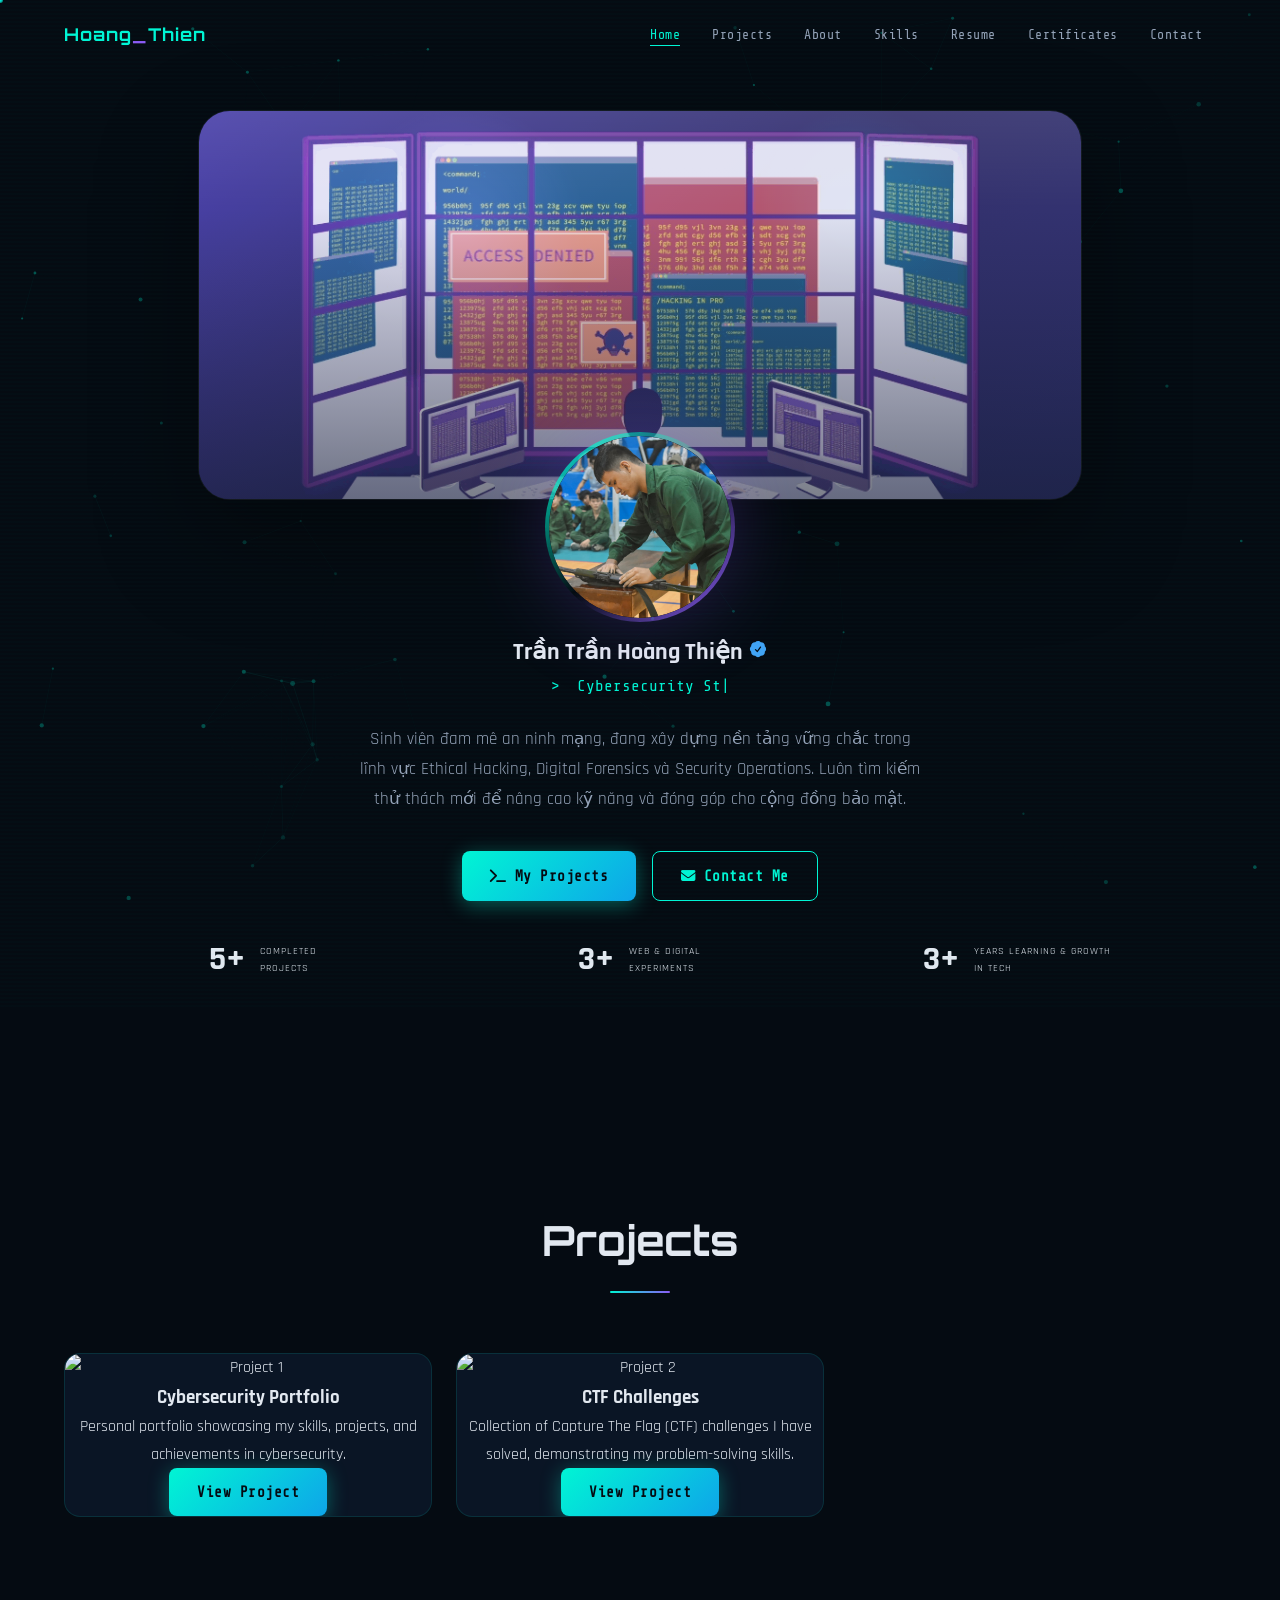
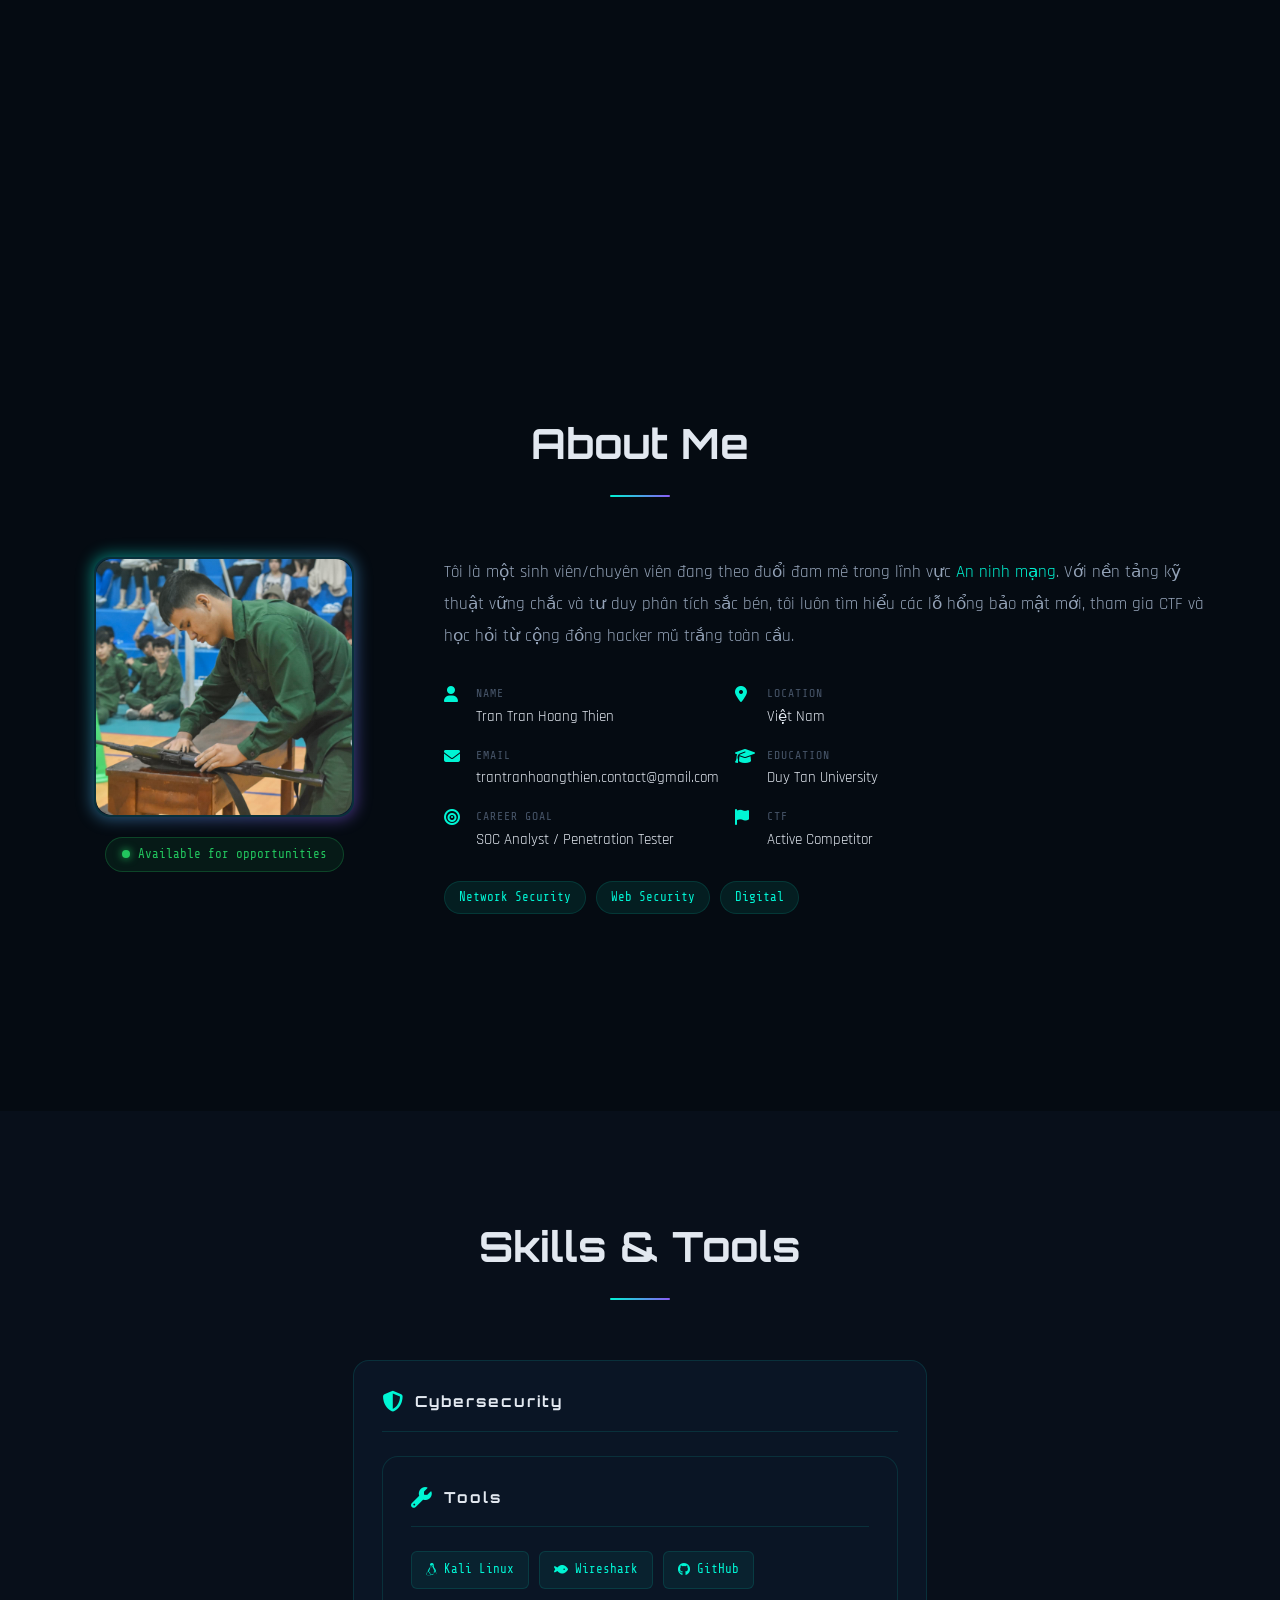
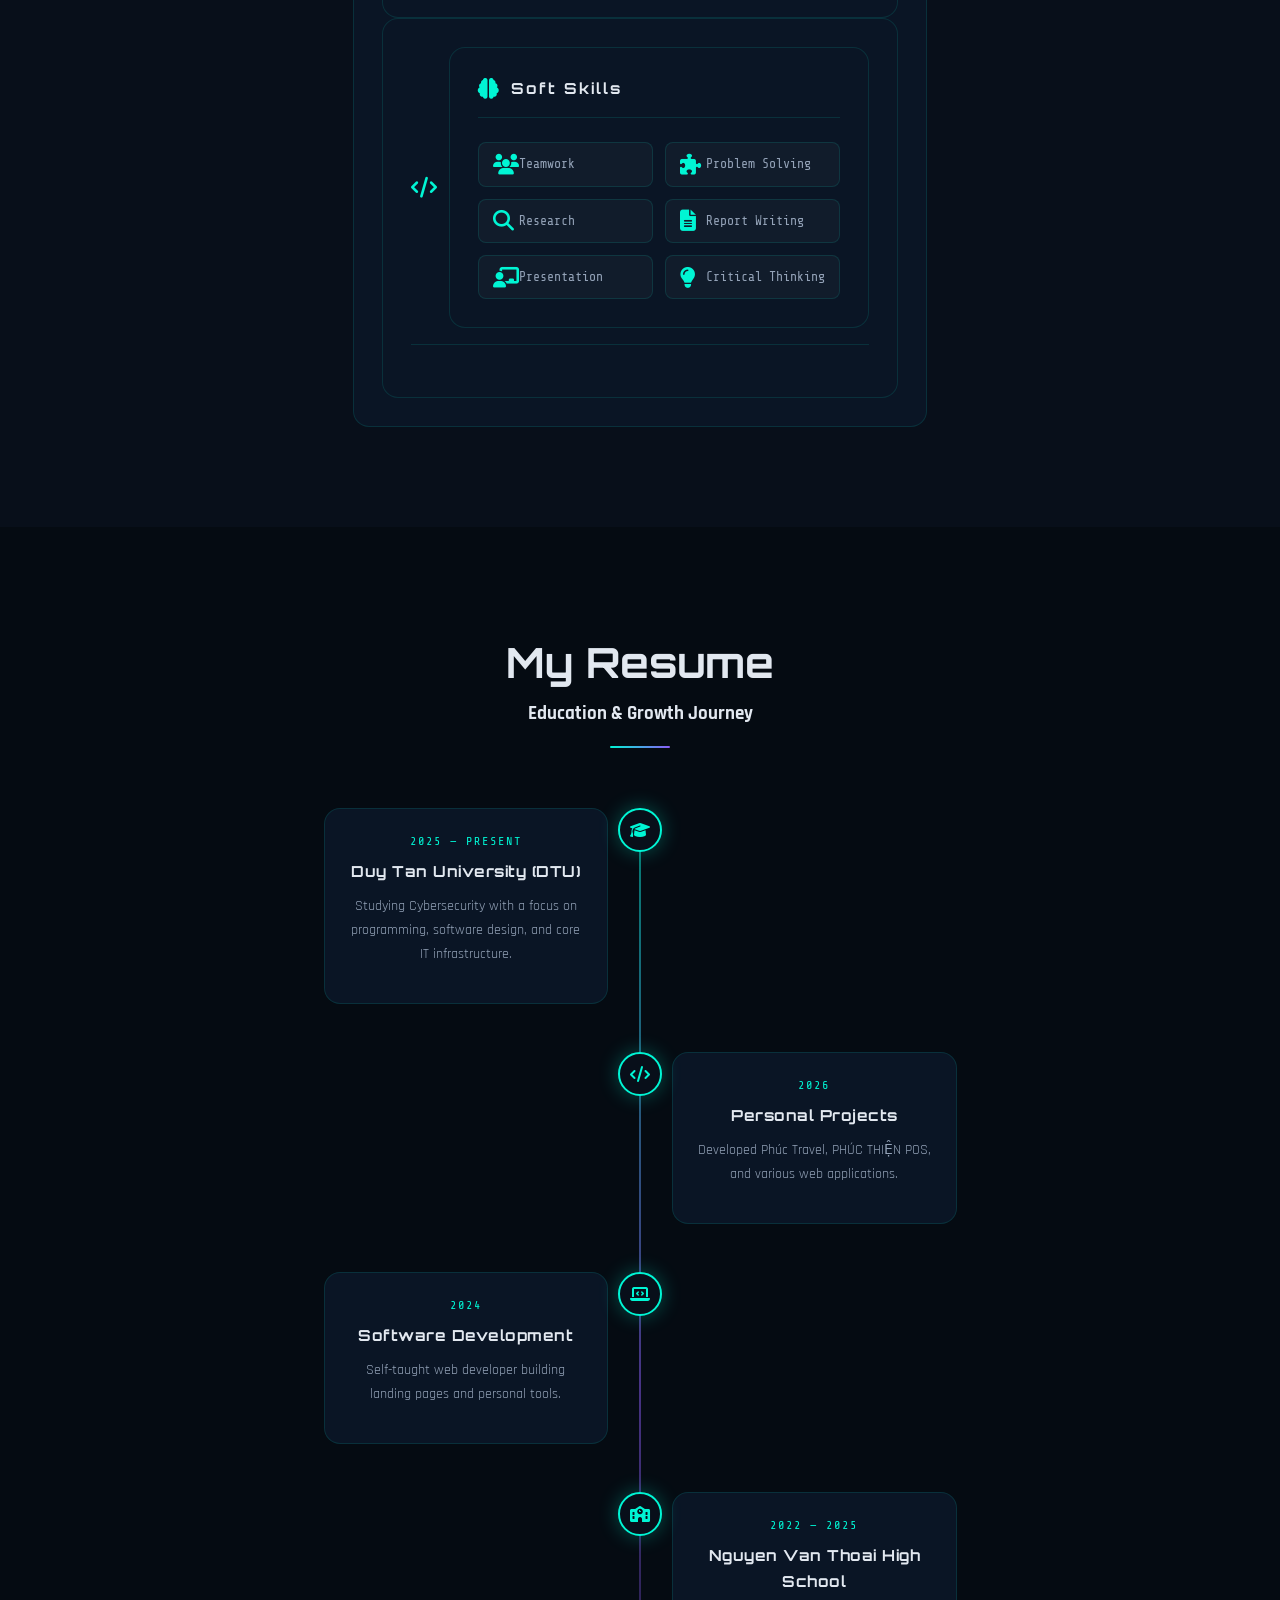
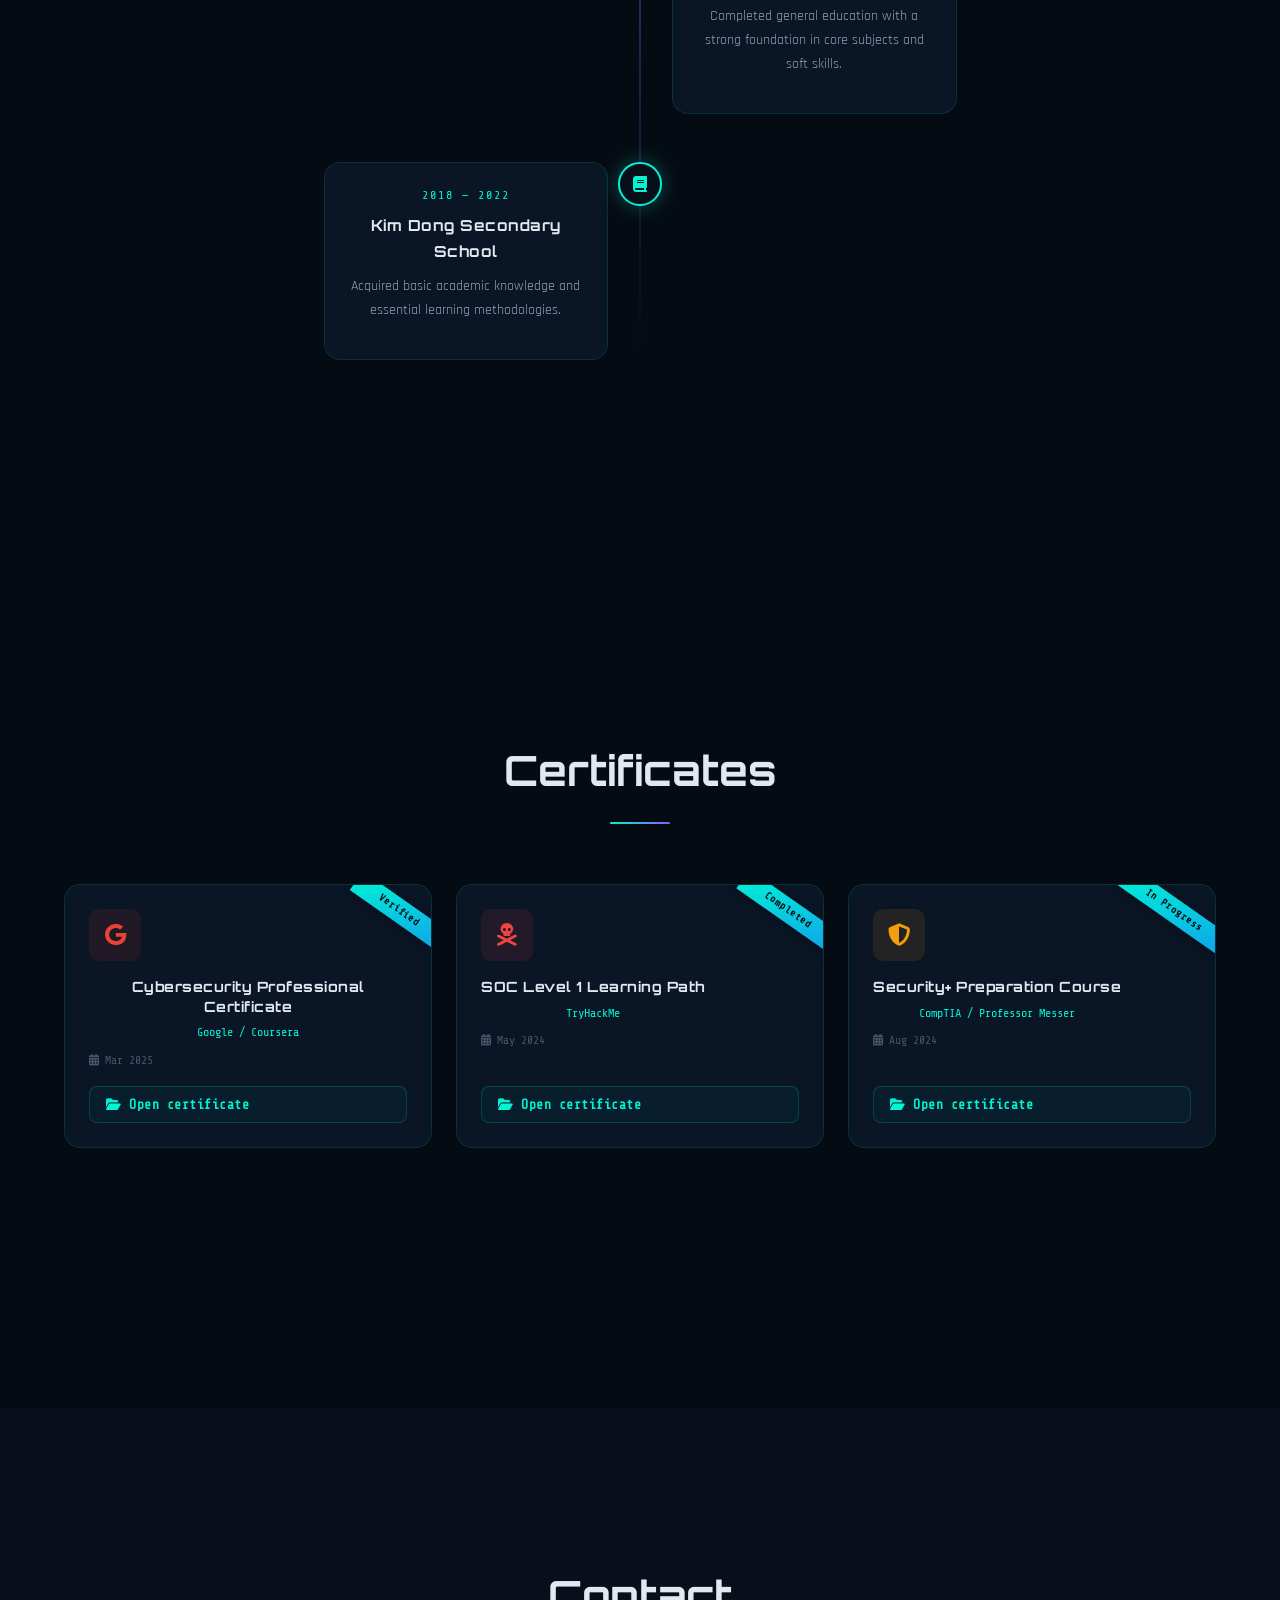
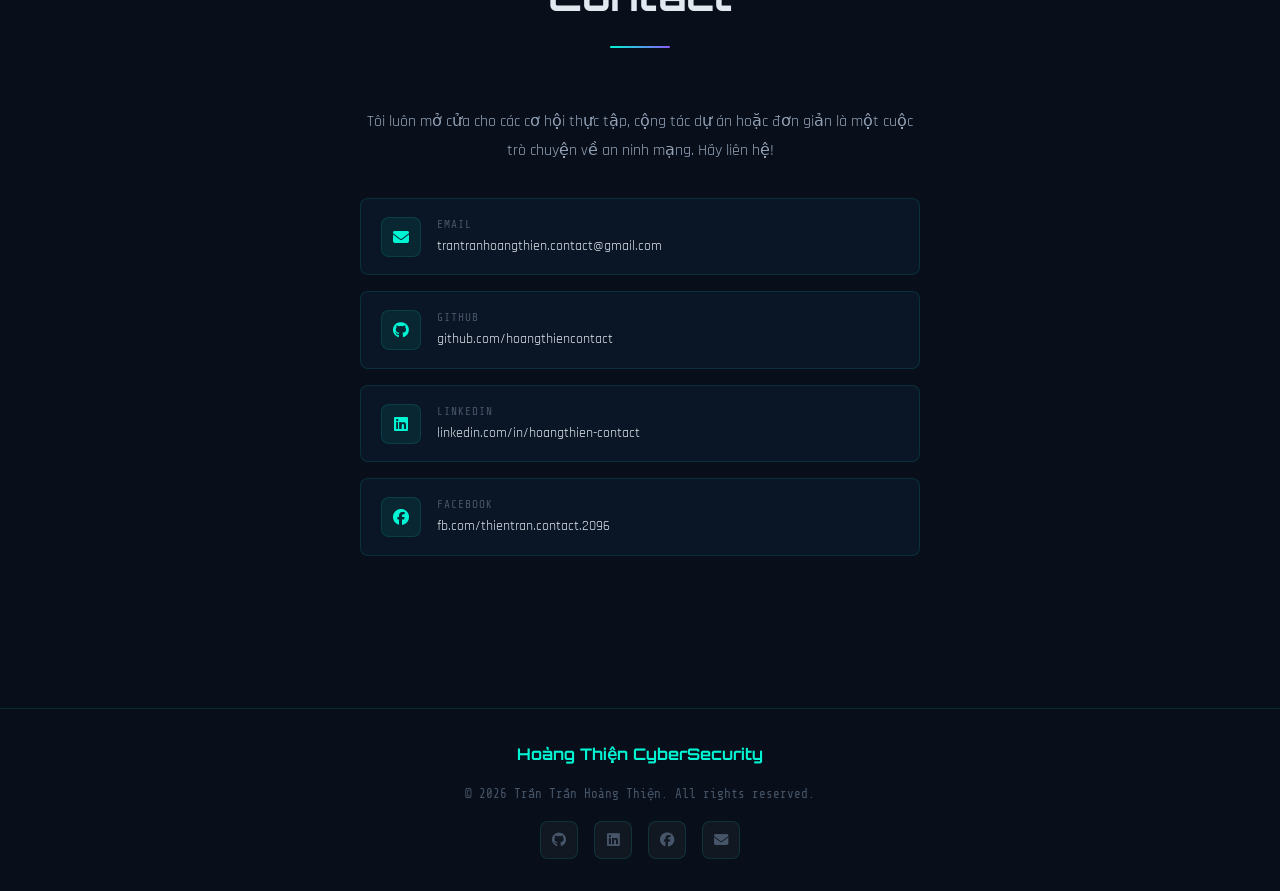
==== index.html @ 5433f338 "Update index.html" ====
<!DOCTYPE html>
<html lang="vi">
<head>
  <meta charset="UTF-8" />
  <meta name="viewport" content="width=device-width, initial-scale=1.0" />
  <meta name="description" content="Trần Trần Hoàng Thiện - Personal Portfolio">
  <title>Trần Trần Hoàng Thiện | Portfolio</title>
  <meta name="description" content="Cybersecurity Specialist Portfolio - Ethical Hacker, SOC Analyst Enthusiast" />

  <!-- Google Fonts -->
  <link rel="preconnect" href="https://fonts.googleapis.com" />
  <link rel="preconnect" href="https://fonts.gstatic.com" crossorigin />
  <link href="https://fonts.googleapis.com/css2?family=Share+Tech+Mono&family=Rajdhani:wght@300;400;500;600;700&family=Orbitron:wght@400;700;900&display=swap" rel="stylesheet" />

  <!-- Font Awesome -->
  <link rel="stylesheet" href="https://cdnjs.cloudflare.com/ajax/libs/font-awesome/6.5.0/css/all.min.css" />

  <!-- AOS Animation -->
  <link rel="stylesheet" href="https://cdnjs.cloudflare.com/ajax/libs/aos/2.3.4/aos.css" />

  <!-- Custom CSS -->
  <link rel="stylesheet" href="style.css" />
</head>
<body>

  <!-- ============================================================
       CANVAS: Particle Background
  ============================================================ -->
  <canvas id="particles-canvas"></canvas>

  <!-- ============================================================
       NAVBAR
  ============================================================ -->
  <nav id="navbar">
    <div class="nav-container">
      <a href="#home" class="nav-logo">
        <span class="logo-bracket">Hoang</span><span class="logo-accent">_</span><span class="logo-bracket">Thien</span>
      </a>

      <ul class="nav-menu" id="nav-menu">
        <li><a href="#home" class="nav-link active">Home</a></li>
        <li><a href="#projects" class="nav-link">Projects</a></li>
        <li><a href="#about" class="nav-link">About</a></li>
        <li><a href="#skills" class="nav-link">Skills</a></li>
        <li><a href="#resume" class="nav-link">Resume</a></li>
        <li><a href="#certificates" class="nav-link">Certificates</a></li>
        <li><a href="#contact" class="nav-link">Contact</a></li>
      </ul>

      <button class="hamburger" id="hamburger" aria-label="Toggle menu">
        <span></span><span></span><span></span>
      </button>
    </div>
  </nav>

  <!-- ============================================================
       HERO SECTION

    <section id="home" class="hero">
    <div class="hero-scanlines"></div>
    <div class="hero-content">
      <div class="hero-terminal-bar">
        <span class="terminal-dot dot-red"></span>
        <span class="terminal-dot dot-yellow"></span>
        <span class="terminal-dot dot-green"></span>
        <span class="terminal-title">root@cybersec:~</span>
      </div>

      <p class="hero-prompt"><span class="prompt-symbol">$</span> whoami</p>
      <h1 class="hero-name">
        Hi, I'm <span class="name-highlight" id="typed-name">Tran Tran Hoang Thien</span>
      </h1>

      <div class="hero-subtitle">
        <span class="prompt-symbol">></span>
        <span id="typing-text"></span><span class="cursor-blink">|</span>
      </div>

      <p class="hero-description">
        Sinh viên đam mê an ninh mạng, đang xây dựng nền tảng vững chắc trong lĩnh vực
        Ethical Hacking, Digital Forensics và Security Operations. Luôn tìm kiếm thử thách
        mới để nâng cao kỹ năng và đóng góp cho cộng đồng bảo mật.
      </p>

      <div class="hero-buttons">
        <a href="#projects" class="btn btn-primary">
          <i class="fas fa-terminal"></i> View My Work
        </a>
        <a href="#contact" class="btn btn-secondary">
          <i class="fas fa-envelope"></i> Contact Me
        </a>
      </div>
        <div class="stat-divider">|</div>
        <div class="stat-item">
          <span class="stat-num">6</span>
          <span class="stat-label">Certificates</span>
        </div>
      </div>
    </div>

    <div class="hero-visual">
      <div class="hex-grid">
        <div class="hex-item"><i class="fas fa-shield-halved"></i></div>
        <div class="hex-item"><i class="fas fa-bug"></i></div>
        <div class="hex-item"><i class="fas fa-network-wired"></i></div>
        <div class="hex-item"><i class="fas fa-lock"></i></div>
        <div class="hex-item"><i class="fas fa-code"></i></div>
        <div class="hex-item"><i class="fas fa-eye"></i></div>
        <div class="hex-item"><i class="fas fa-database"></i></div>
      </div>
    </div>

    <div class="scroll-indicator">
      <span>Scroll Down</span>
      <div class="scroll-arrow"></div>
    </div>
  </section>

  ============================================================ -->
  
  <section id="home" class="hero">
    <div class="hero-scanlines"></div>
    <div class="hero-content">
    
  <!-- ============================================================
       HERO SECTION
    <div class="hero-scanlines"></div>
    <div class="hero-content">
      <div class="hero-terminal-bar">
        <span class="terminal-dot dot-red"></span>
        <span class="terminal-dot dot-yellow"></span>
        <span class="terminal-dot dot-green"></span>
        <span class="terminal-title">root@cybersec:~</span>
      </div>
  ============================================================ -->

      <div class="hero-banner">
          <div class="bg_img">
            <img class="background_img" src="8bfd01c18be1b5059bc0d7770d9dabf1.gif" alt="background">
          </div>
      </div>
      <div class="avatar-ring">
        <div class="avatar">
          <img src="490177031_1246116394183710_8023457219837209022_n.jpg" alt="Avatar" />
        </div>
      </div>

      <h1>
        Trần Trần Hoàng Thiện
        <svg xmlns="http://www.w3.org/2000/svg" viewBox="0 0 24 24" fill="hsl(207, 90%, 61%)" width="20" height="20">
          <path fill-rule="evenodd" d="M8.603 3.799A4.49 4.49 0 0112 2.25c1.357 0 2.573.6 3.397 1.549a4.49 4.49 0 013.498 1.307 4.491 4.491 0 011.307 3.497A4.49 4.49 0 0121.75 12a4.49 4.49 0 01-1.549 3.397 4.491 4.491 0 01-1.307 3.497 4.491 4.491 0 01-3.497 1.307A4.49 4.49 0 0112 21.75a4.49 4.49 0 01-3.397-1.549 4.49 4.49 0 01-3.498-1.306 4.491 4.491 0 01-1.307-3.498A4.49 4.49 0 012.25 12c0-1.357.6-2.573 1.549-3.397a4.49 4.49 0 011.307-3.497 4.49 4.49 0 013.497-1.307zm7.007 6.387a.75.75 0 10-1.22-.872l-3.236 4.53L9.53 12.22a.75.75 0 00-1.06 1.06l2.25 2.25a.75.75 0 001.14-.094l3.75-5.25z" clip-rule="evenodd"></path>
        </svg>
      </h1>

      <div class="hero-subtitle">
        <span class="prompt-symbol">></span>
        <span id="typing-text"></span><span class="cursor-blink">|</span>
      </div>

      <p class="hero-description">
        Sinh viên đam mê an ninh mạng, đang xây dựng nền tảng vững chắc trong lĩnh vực
        Ethical Hacking, Digital Forensics và Security Operations. Luôn tìm kiếm thử thách
        mới để nâng cao kỹ năng và đóng góp cho cộng đồng bảo mật.
      </p>
      <div class="hero-buttons">
        <a href="#projects" class="btn btn-primary">
          <i class="fas fa-terminal"></i> My Projects
        </a>
        <a href="#contact" class="btn btn-secondary">
          <i class="fas fa-envelope"></i> Contact Me
        </a>
    </div>
  </section>

    <!-- ============================================================
       Stats SECTION
  ============================================================ -->

  <section class="stats">
      <div><strong>5+</strong><span>Completed<br>Projects</span></div>
      <div><strong>3+</strong><span>Web & Digital<br>Experiments</span></div>
      <div><strong>3+</strong><span>Years Learning & Growth<br>in Tech</span></div>
    </section>

  <!-- ============================================================
       Projects SECTION
  ============================================================ -->
  <section id="projects" class="projects section">
    <div class="container">
      <div class="section-header" data-aos="fade-up">
        <h2 class="section-title">Projects</h2>
        <div class="section-line"></div>
      </div>

      <div class="projects-grid">

        <!-- Project Card -->
        <div class="project-card" data-aos="fade-up" data-aos-delay="150">
          <img src="https://i.pinimg.com/originals/8b/fd/01/8bfd01c18be1b5059bc0d7770d9dabf1.gif" alt="Project 1" />
          <div class="project-info">
            <h3>Cybersecurity Portfolio</h3>
            <p>Personal portfolio showcasing my skills, projects, and achievements in cybersecurity.</p>
            <a href="#" target="_blank" class="btn btn-primary">View Project</a>
          </div>
        </div>
        <div class="project-card" data-aos="fade-up" data-aos-delay="200">
          <img src="https://i.pinimg.com/originals/8b/fd/01/8bfd01c18be1b5059bc0d7770d9dabf1.gif" alt="Project 2" />
          <div class="project-info">
            <h3>CTF Challenges</h3>
            <p>Collection of Capture The Flag (CTF) challenges I have solved, demonstrating my problem-solving skills.</p>
            <a href="#" target="_blank" class="btn btn-primary">View Project</a>
          </div>
        </div>
      </div>
    </div>
  </section>
  <!-- ============================================================
       ABOUT SECTION
  ============================================================ -->
  <section id="about" class="about section">
    <div class="container">
      <div class="section-header" data-aos="fade-up">
        <h2 class="section-title">About Me</h2>
        <div class="section-line"></div>
      </div>

      <div class="about-grid">
        <!-- Avatar -->
        <div class="about-avatar-col" data-aos="fade-right">
          <div class="avatar-frame">
            <div class="avatar-placeholder">
              <img src="490177031_1246116394183710_8023457219837209022_n.jpg" alt="Avatar" />
              <div class="avatar-glitch-overlay"></div>
            </div>
            <div class="avatar-border-glow"></div>
          </div>
          <div class="status-badge">
            <span class="status-dot"></span> Available for opportunities
          </div>
        </div>

        <!-- Info -->
        <div class="about-info-col" data-aos="fade-left">
          <p class="about-intro">
            Tôi là một sinh viên/chuyên viên đang theo đuổi đam mê trong lĩnh vực
            <span class="text-accent">An ninh mạng</span>. Với nền tảng kỹ thuật vững chắc
            và tư duy phân tích sắc bén, tôi luôn tìm hiểu các lỗ hổng bảo mật mới,
            tham gia CTF và học hỏi từ cộng đồng hacker mũ trắng toàn cầu.
          </p>

          <div class="info-grid">
            <div class="info-item">
              <i class="fas fa-user info-icon"></i>
              <div>
                <span class="info-label">Name</span>
                <span class="info-value">Tran Tran Hoang Thien</span>
              </div>
            </div>
            <div class="info-item">
              <i class="fas fa-map-marker-alt info-icon"></i>
              <div>
                <span class="info-label">Location</span>
                <span class="info-value">Việt Nam</span>
              </div>
            </div>
            <div class="info-item">
              <i class="fas fa-envelope info-icon"></i>
              <div>
                <span class="info-label">Email</span>
                <span class="info-value">trantranhoangthien.contact@gmail.com</span>
              </div>
            </div>
            <div class="info-item">
              <i class="fas fa-graduation-cap info-icon"></i>
              <div>
                <span class="info-label">Education</span>
                <span class="info-value">Duy Tan University</span>
              </div>
            </div>
            <div class="info-item">
              <i class="fas fa-bullseye info-icon"></i>
              <div>
                <span class="info-label">Career Goal</span>
                <span class="info-value">SOC Analyst / Penetration Tester</span>
              </div>
            </div>
            <div class="info-item">
              <i class="fas fa-flag info-icon"></i>
              <div>
                <span class="info-label">CTF</span>
                <span class="info-value">Active Competitor</span>
              </div>
            </div>
          </div>

          <div class="interest-tags">
            <span class="tag">Network Security</span>
            <span class="tag">Web Security</span>
            <span class="tag">Digital</span>
          </div>
        </div>
      </div>
    </div>
  </section>

  <!-- ============================================================
       SKILLS SECTION
  ============================================================ -->
  <section id="skills" class="skills section section-dark">
    <div class="container">
      <div class="section-header" data-aos="fade-up">
        <h2 class="section-title">Skills & Tools</h2>
        <div class="section-line"></div>
      </div>

      <div class="skills-categories-col">

        <!-- Cybersecurity Skills -->
        <div class="skill-category" data-aos="fade-up" data-aos-delay="100">
          <div class="category-header">
            <i class="fas fa-shield-halved"></i>
            <h3>Cybersecurity</h3>
            </div>

        <!-- Tools -->
        <div class="skill-category" data-aos="fade-up" data-aos-delay="200">
          <div class="category-header">
            <i class="fas fa-wrench"></i>
            <h3>Tools</h3>
          </div>
          <div class="tool-badges">
            <span class="tool-badge"><i class="fab fa-linux"></i> Kali Linux</span>
            <span class="tool-badge"><i class="fas fa-fish"></i> Wireshark</span>
            <span class="tool-badge"><i class="fab fa-github"></i> GitHub</span>
          </div>
        </div>

        <!-- Programming -->
        <div class="skill-category" data-aos="fade-up" data-aos-delay="300">
          <div class="category-header">
            <i class="fas fa-code"></i>
        <!-- Soft Skills -->
        <div class="skill-category" data-aos="fade-up" data-aos-delay="400">
          <div class="category-header">
            <i class="fas fa-brain"></i>
            <h3>Soft Skills</h3>
          </div>
          <div class="soft-skills-list">
            <div class="soft-skill-item">
              <i class="fas fa-users"></i>
              <span>Teamwork</span>
            </div>
            <div class="soft-skill-item">
              <i class="fas fa-puzzle-piece"></i>
              <span>Problem Solving</span>
            </div>
            <div class="soft-skill-item">
              <i class="fas fa-search"></i>
              <span>Research</span>
            </div>
            <div class="soft-skill-item">
              <i class="fas fa-file-alt"></i>
              <span>Report Writing</span>
            </div>
            <div class="soft-skill-item">
              <i class="fas fa-chalkboard-teacher"></i>
              <span>Presentation</span>
            </div>
            <div class="soft-skill-item">
              <i class="fas fa-lightbulb"></i>
              <span>Critical Thinking</span>
            </div>
          </div>
        </div>

      </div>
    </div>
  </section>
  
  <!-- ============================================================
       RESUME SECTION
  ============================================================ -->
  <section id="resume" class="resume section">
    <div class="container">
      <div class="section-header" data-aos="fade-up">
        <h2 class="section-title">My Resume</h2>
        <h3 class="section-subtitle">Education & Growth Journey</h3>
        <div class="section-line"></div>
      </div>

      <div class="resume-content">
        <div class="timeline">
          <div class="timeline-item">
            <div class="timeline-icon"><i class="fas fa-graduation-cap"></i></div>
            <div class="timeline-content">
              <div class="timeline-date">2025 — PRESENT</div>
              <h3>Duy Tan University (DTU)</h3>
              <p>Studying Cybersecurity with a focus on programming, software design, and core IT infrastructure.</p>
            </div>
          </div>
          <div class="timeline-item">
            <div class="timeline-icon"><i class="fas fa-code"></i></div>
            <div class="timeline-content">
              <div class="timeline-date">2026</div>
              <h3>Personal Projects</h3>
              <p>Developed Phúc Travel, PHÚC THIỆN POS, and various web applications.</p>
            </div>
          </div>
          <div class="timeline-item">
            <div class="timeline-icon"><i class="fas fa-laptop-code"></i></div>
            <div class="timeline-content">
              <div class="timeline-date">2024</div>
              <h3>Software Development</h3>
              <p>Self-taught web developer building landing pages and personal tools.</p>
            </div>
          </div>
          <div class="timeline-item">
            <div class="timeline-icon"><i class="fas fa-school"></i></div>
            <div class="timeline-content">
              <div class="timeline-date">2022 — 2025</div>
              <h3>Nguyen Van Thoai High School</h3>
              <p>Completed general education with a strong foundation in core subjects and soft skills.</p>
            </div>
          </div>
          <div class="timeline-item">
            <div class="timeline-icon"><i class="fas fa-book"></i></div>
            <div class="timeline-content">
              <div class="timeline-date">2018 — 2022</div>
              <h3>Kim Dong Secondary School</h3>
              <p>Acquired basic academic knowledge and essential learning methodologies.</p>
            </div>
          </div>
        </div>
      </div>
    </div>
  </section>

  <!-- ============================================================
       CERTIFICATES SECTION
  ============================================================ -->
  <section id="certificates" class="certificates section">
    <div class="container">
      <div class="section-header" data-aos="fade-up">
        <h2 class="section-title">Certificates</h2>
        <div class="section-line"></div>
      </div>

      <div class="certs-grid">

        <div class="cert-card" data-aos="zoom-in" data-aos-delay="150">
          <div class="cert-logo cert-google">
            <i class="fab fa-google"></i>
          </div>
          <div class="cert-info">
            <h3>Cybersecurity Professional Certificate</h3>
            <span class="cert-org">Google / Coursera</span>
            <span class="cert-date"><i class="fas fa-calendar-alt"></i> Mar 2025</span>
          </div>
          <div class="cert-ribbon">Verified</div>
          <button id="open-cert-folder" class="btn btn-secondary cert-open-btn" type="button">
            <a href="#google-coursera">
            <i class="fas fa-folder-open"></i> Open certificate
            </a>
          </button>
        </div>

        <div class="cert-card" data-aos="zoom-in" data-aos-delay="200">
          <div class="cert-logo cert-thm">
            <i class="fas fa-skull-crossbones"></i>
          </div>
          <div class="cert-info">
            <h3>SOC Level 1 Learning Path</h3>
            <span class="cert-org">TryHackMe</span>
            <span class="cert-date"><i class="fas fa-calendar-alt"></i> May 2024</span>
          </div>
          <div class="cert-ribbon">Completed</div>
          <button id="open-cert-folder" class="btn btn-secondary cert-open-btn" type="button">
            <a href="#tryhackme">
            <i class="fas fa-folder-open"></i> Open certificate
            </a>
          </button>
        </div>

        <div class="cert-card" data-aos="zoom-in" data-aos-delay="300">
          <div class="cert-logo cert-comptia">
            <i class="fas fa-shield-halved"></i>
          </div>
          <div class="cert-info">
            <h3>Security+ Preparation Course</h3>
            <span class="cert-org">CompTIA / Professor Messer</span>
            <span class="cert-date"><i class="fas fa-calendar-alt"></i> Aug 2024</span>
          </div>
          <div class="cert-ribbon">In Progress</div>
          <button id="open-cert-folder" class="btn btn-secondary cert-open-btn" type="button">
            <a href="#comp-tia">
            <i class="fas fa-folder-open"></i> Open certificate
            </a>
          </button>
        </div>
      </div>

      <div class="cert-folder-panel">
        <div id="cert-folder-contents" class="cert-folder-contents">
          <h3>Certificate folder contents</h3>
          <p class="cert-folder-note">Select a local folder with your certificate images to preview them here.</p>
          <div id="cert-folder-grid" class="cert-folder-grid"></div>
        </div>
      </div>
    </div>
  </section>

  <!-- ============================================================
       CONTACT SECTION
  ============================================================ -->
  <section id="contact" class="contact section section-dark">
    <div class="container">
      <div class="section-header" data-aos="fade-up">
        <h2 class="section-title">Contact</h2>
        <div class="section-line"></div>
      </div>

      <div class="contact-grid">

        <!-- Contact Info -->
        <div class="contact-info" data-aos="fade-right">
          <p class="contact-intro">
            Tôi luôn mở cửa cho các cơ hội thực tập, cộng tác dự án hoặc đơn giản là
            một cuộc trò chuyện về an ninh mạng. Hãy liên hệ!
          </p>

          <div class="contact-links">
            <a href="mailto:[email@domain.com]" class="contact-link">
              <div class="contact-link-icon"><i class="fas fa-envelope"></i></div>
              <div>
                <span class="contact-link-label">Email</span>
                <span class="contact-link-val">trantranhoangthien.contact@gmail.com</span>
              </div>
            </a>
            <a href="https://github.com/hoangthiencontact" target="_blank" class="contact-link">
              <div class="contact-link-icon"><i class="fab fa-github"></i></div>
              <div>
                <span class="contact-link-label">GitHub</span>
                <span class="contact-link-val">github.com/hoangthiencontact</span>
              </div>
            </a>
            <a href="https://www.linkedin.com/in/hoangthien-contact/" target="_blank" class="contact-link">
              <div class="contact-link-icon"><i class="fab fa-linkedin"></i></div>
              <div>
                <span class="contact-link-label">LinkedIn</span>
                <span class="contact-link-val">linkedin.com/in/hoangthien-contact</span>
              </div>
            </a>
            <a href="https://www.facebook.com/thientran.contact.2096" target="_blank" class="contact-link">
              <div class="contact-link-icon"><i class="fab fa-facebook"></i></div>
              <div>
                <span class="contact-link-label">Facebook</span>
                <span class="contact-link-val">fb.com/thientran.contact.2096</span>
              </div>
            </a>
          </div>
        </div>
      </div>
    </div>
  </section>

  <!-- ============================================================
       FOOTER
  ============================================================ -->
  <footer class="footer">
    <div class="footer-inner">
      <div class="footer-logo">
        <span class="logo-bracket">Hoàng Thiện CyberSecurity</span><span class="logo-accent"></span><span class="logo-bracket"></span>
      </div>
      <p class="footer-copy">
        &copy; <span id="current-year"></span> Trần Trần Hoàng Thiện. All rights reserved.
      </p>
      <div class="footer-socials">
        <a href="https://github.com/hoangthiencontact" target="_blank" aria-label="GitHub"><i class="fab fa-github"></i></a>
        <a href="https://www.linkedin.com/in/hoangthien-contact/" target="_blank" aria-label="LinkedIn"><i class="fab fa-linkedin"></i></a>
        <a href="https://www.facebook.com/thientran.contact.2096" target="_blank" aria-label="Facebook"><i class="fab fa-facebook"></i></a>
        <a href="mailto:[trantranhoangthien.contact@gmail.com]" aria-label="Email"><i class="fas fa-envelope"></i></a>
      </div>
    </div>
  </footer>

  <!-- Back to Top Button -->
  <button id="back-to-top" aria-label="Back to top">
    <i class="fas fa-chevron-up"></i>
  </button>

  <!-- AOS JS -->
  <script src="https://cdnjs.cloudflare.com/ajax/libs/aos/2.3.4/aos.js"></script>
  <!-- Custom JS -->
  <script src="script.js"></script>
</body>
</html>
---- style.css ----
/* ============================================================
   CYBERSEC PORTFOLIO — style.css
   Theme: Terminal Noir / Hacker Dark
   ============================================================ */

/* ── CSS Variables ─────────────────────────────────────────── */
:root {
  --bg-primary:    #050b12;
  --bg-secondary:  #080f1a;
  --bg-card:       #0a1525;
  --bg-card-hover: #0e1e35;

  --accent-cyan:   #00f5d4;
  --accent-purple: #8b5cf6;
  --accent-blue:   #0ea5e9;
  --accent-red:    #ef4444;
  --accent-yellow: #f59e0b;
  --accent-green:  #22c55e;

  --text-primary:  #e2e8f0;
  --text-secondary:#94a3b8;
  --text-dim:      #475569;
  --text-accent:   #00f5d4;

  --border:        rgba(0, 245, 212, 0.12);
  --border-glow:   rgba(0, 245, 212, 0.35);
  --glow-cyan:     0 0 20px rgba(0, 245, 212, 0.3);
  --glow-purple:   0 0 20px rgba(139, 92, 246, 0.3);

  --font-mono:     'Share Tech Mono', monospace;
  --font-display:  'Orbitron', monospace;
  --font-body:     'Rajdhani', sans-serif;

  --navbar-h:      70px;
  --transition:    0.3s cubic-bezier(0.4, 0, 0.2, 1);
  --radius:        8px;
  --radius-lg:     16px;
}

/* ── Reset & Base ───────────────────────────────────────────── */
*, *::before, *::after { box-sizing: border-box; margin: 0; padding: 0; }

html { scroll-behavior: smooth; font-size: 16px; }

body {
  background-color: var(--bg-primary);
  color: var(--text-primary);
  font-family: var(--font-body);
  line-height: 1.7;
  overflow-x: hidden;
}

a { text-decoration: none; color: inherit; }
ul { list-style: none; }
img { max-width: 100%; display: block; }

/* Particle canvas */
#particles-canvas {
  position: fixed;
  top: 0; left: 0;
  width: 100%; height: 100%;
  z-index: 0;
  pointer-events: none;
  opacity: 0.4;
}

/* ── Scrollbar ──────────────────────────────────────────────── */
::-webkit-scrollbar { width: 6px; }
::-webkit-scrollbar-track { background: var(--bg-primary); }
::-webkit-scrollbar-thumb {
  background: var(--accent-cyan);
  border-radius: 3px;
}

/* ── Selection ──────────────────────────────────────────────── */
::selection {
  background: rgba(0, 245, 212, 0.25);
  color: var(--accent-cyan);
}

/* ── Shared Utilities ───────────────────────────────────────── */
.container {
  max-width: 1200px;
  margin: 0 auto;
  padding: 0 24px;

  /* Center content horizontally and stack vertically by default */
  display: flex;
  flex-direction: column;
  align-items: center;
  justify-content: center;
}

/* Center each site section both horizontally and vertically */
.section {
  padding: 100px 0;
  position: relative;
  z-index: 1;

  /* Make each section at least full viewport height and center its content */
  min-height: 100vh;
  display: flex;
  flex-direction: column;
  align-items: center;
  justify-content: center;
  text-align: center;
}

.section-dark { background: var(--bg-secondary); }

.section-header {
  text-align: center;
  margin-bottom: 60px;
}

.section-tag {
  font-family: var(--font-mono);
  color: var(--accent-cyan);
  font-size: 0.85rem;
  letter-spacing: 3px;
  display: block;
  margin-bottom: 10px;
}

.section-title {
  font-family: var(--font-display);
  font-size: clamp(1.8rem, 4vw, 2.6rem);
  font-weight: 700;
  color: var(--text-primary);
  position: relative;
  display: inline-block;
}

.section-line {
  width: 60px;
  height: 2px;
  background: linear-gradient(90deg, var(--accent-cyan), var(--accent-purple));
  margin: 16px auto 0;
  border-radius: 2px;
}

.text-accent { color: var(--accent-cyan); }

/* ── Buttons ────────────────────────────────────────────────── */
.btn {
  display: inline-flex;
  align-items: center;
  gap: 8px;
  padding: 12px 28px;
  border-radius: var(--radius);
  font-family: var(--font-mono);
  font-size: 0.9rem;
  font-weight: 600;
  letter-spacing: 0.5px;
  cursor: pointer;
  transition: var(--transition);
  border: none;
  position: relative;
  overflow: hidden;
}

.btn::before {
  content: '';
  position: absolute;
  inset: 0;
  background: linear-gradient(45deg, transparent 30%, rgba(255,255,255,0.05) 50%, transparent 70%);
  transform: translateX(-100%);
  transition: transform 0.5s;
}

.btn:hover::before { transform: translateX(100%); }

.btn-primary {
  background: linear-gradient(135deg, var(--accent-cyan), var(--accent-blue));
  color: var(--bg-primary);
  box-shadow: 0 4px 20px rgba(0, 245, 212, 0.35);
}

.btn-primary:hover {
  transform: translateY(-2px);
  box-shadow: 0 8px 30px rgba(0, 245, 212, 0.5);
}

.btn-secondary {
  background: transparent;
  color: var(--accent-cyan);
  border: 1px solid var(--accent-cyan);
}

.btn-secondary:hover {
  background: rgba(0, 245, 212, 0.08);
  transform: translateY(-2px);
  box-shadow: var(--glow-cyan);
}

.btn-full { width: 100%; justify-content: center; }

/* ============================================================
   NAVBAR
============================================================ */
#navbar {
  position: fixed;
  top: 0; left: 0; right: 0;
  height: var(--navbar-h);
  z-index: 1000;
  transition: var(--transition);
  border-bottom: 1px solid transparent;
}

#navbar.scrolled {
  background: rgba(5, 11, 18, 0.92);
  backdrop-filter: blur(20px);
  border-bottom-color: var(--border);
  box-shadow: 0 2px 30px rgba(0, 0, 0, 0.5);
}

.nav-container {
  max-width: 1200px;
  margin: 0 auto;
  padding: 0 24px;
  height: 100%;
  display: flex;
  align-items: center;
  justify-content: space-between;
}

.nav-logo {
  font-family: var(--font-display);
  font-size: 1.1rem;
  font-weight: 700;
  color: var(--text-primary);
  letter-spacing: 1px;
}

.logo-bracket { color: var(--accent-cyan); }
.logo-accent  { color: var(--accent-purple); }

.nav-menu {
  display: flex;
  align-items: center;
  gap: 4px;
}

.nav-link {
  font-family: var(--font-mono);
  font-size: 0.82rem;
  color: var(--text-secondary);
  padding: 6px 14px;
  border-radius: var(--radius);
  transition: var(--transition);
  position: relative;
  letter-spacing: 0.5px;
}

.nav-link::after {
  content: '';
  position: absolute;
  bottom: 2px; left: 14px; right: 14px;
  height: 1px;
  background: var(--accent-cyan);
  transform: scaleX(0);
  transition: transform 0.3s;
}

.nav-link:hover, .nav-link.active {
  color: var(--accent-cyan);
}

.nav-link:hover::after, .nav-link.active::after {
  transform: scaleX(1);
}

/* Hamburger */
.hamburger {
  display: none;
  flex-direction: column;
  justify-content: center;
  gap: 5px;
  width: 36px; height: 36px;
  background: none;
  border: none;
  cursor: pointer;
  padding: 4px;
}

.hamburger span {
  display: block;
  height: 2px;
  background: var(--accent-cyan);
  border-radius: 2px;
  transition: var(--transition);
  transform-origin: center;
}

.hamburger.open span:nth-child(1) { transform: translateY(7px) rotate(45deg); }
.hamburger.open span:nth-child(2) { opacity: 0; }
.hamburger.open span:nth-child(3) { transform: translateY(-7px) rotate(-45deg); }

/* ============================================================
   HERO SECTION
============================================================ */
.hero {
  min-height: 100vh;
  display: flex;
  align-items: center;
  padding: calc(var(--navbar-h) + 40px) 24px 60px;
  position: relative;
  overflow: hidden;
  z-index: 1;
}

/* CRT scanlines overlay */
.hero-scanlines {
  position: absolute;
  inset: 0;
  background: repeating-linear-gradient(
    0deg,
    transparent,
    transparent 2px,
    rgba(0, 245, 212, 0.015) 2px,
    rgba(0, 245, 212, 0.015) 4px
  );
  pointer-events: none;
  z-index: 1;
}

.hero-banner {
    width:140%;
    max-width:none;
    height:390px;
    right:20%;
    border-radius:32px;
    overflow:hidden;
    position:relative;
    box-shadow:0 40px 100px rgba(0,0,0,.35);
    border:1px solid rgba(255,255,255,.06);
    margin: 0 auto 32px;
}

.hero-banner::before {
    content:'';
    position:absolute;
    inset:0;
    background:radial-gradient(circle at 30% 30%,rgba(99,102,241,.35),transparent 18%),radial-gradient(circle at 75% 25%,rgba(14,165,233,.2),transparent 14%),linear-gradient(135deg,rgba(79,70,229,.55),rgba(99,102,241,.25) 35%,rgba(129,140,248,.12) 55%,rgba(15,23,42,.95));
    filter:blur(0);
    mix-blend-mode:screen;
}

.hero-banner::after {
    content:'';
    position:absolute;
    inset:0;
    background:linear-gradient(180deg,rgba(255,255,255,.08),transparent 25%,rgba(15,23,42,.55));
}

.avatar-ring {
    width:190px;
    height:190px;
    border-radius:50%;
    margin: -100px auto 10px;
    padding:4px;
    display: grid;
    place-items: center;
    background: linear-gradient(135deg, var(--accent-cyan), transparent 50%, var(--accent-purple));
    box-shadow: 0 0 80px rgba(139, 92, 246, .25);
    position: relative;
    z-index: 10;
}

.avatar {
    width: 100%;
    height: 100%;
    border-radius: 50%;
    overflow: hidden;
    display: grid;
    place-items: center;
    background: radial-gradient(circle at 35% 30%, #283044, #10141d 60%);
}

.avatar img {
    width: 100%;
    height: 100%;
    object-fit: cover;
    border-radius: 50%;
    display: block;
}

.stats {
    border-top:1px solid var(--line);
    border-bottom:1px solid var(--line);
    max-width:1132px;
    margin:-110px auto;
    display:grid;
    grid-template-columns:repeat(3,1fr);
}

.stats div {
    padding:32px 20px;
    display:flex;
    align-items:center;
    justify-content:center;
    gap:15px;
    border-right:1px solid var(--line);
}

.stats div:last-child {
    border:0;
}

.stats strong {
    font-size:34px;
}

.stats span {
    font-size:10px;
    color:var(--muted);
    text-transform:uppercase;
    letter-spacing:1px;
}

.hero-content {
  max-width: 680px;
  margin: 0 auto;
  padding: 0 24px;
  position: relative;
  z-index: 2;
  display: flex;
  flex-direction: column;
  align-items: center;
  text-align: center;
}

/* Terminal bar decoration */
.hero-terminal-bar {
  display: inline-flex;
  align-items: center;
  gap: 6px;
  background: rgba(0, 245, 212, 0.05);
  border: 1px solid var(--border);
  border-radius: 6px;
  padding: 6px 16px;
  margin-bottom: 28px;
}

.terminal-dot {
  width: 10px; height: 10px;
  border-radius: 50%;
}
.dot-red    { background: #ef4444; }
.dot-yellow { background: #f59e0b; }
.dot-green  { background: #22c55e; }

.terminal-title {
  font-family: var(--font-mono);
  font-size: 0.75rem;
  color: var(--text-dim);
  margin-left: 8px;
}

.hero-prompt {
  font-family: var(--font-mono);
  color: var(--text-dim);
  margin-bottom: 8px;
  font-size: 0.9rem;
}

.prompt-symbol { color: var(--accent-cyan); margin-right: 8px; }

.hero-name {
  font-family: var(--font-display);
  font-size: clamp(2rem, 5.5vw, 3.8rem);
  font-weight: 900;
  line-height: 1.1;
  margin-bottom: 20px;
  letter-spacing: -0.5px;
}

.name-highlight {
  background: linear-gradient(135deg, var(--accent-cyan), var(--accent-purple));
  -webkit-background-clip: text;
  -webkit-text-fill-color: transparent;
  background-clip: text;
}

.hero-subtitle {
  font-family: var(--font-mono);
  font-size: clamp(0.85rem, 2vw, 1rem);
  color: var(--accent-cyan);
  margin-bottom: 24px;
  min-height: 1.5em;
}

.cursor-blink {
  animation: blink 0.8s step-end infinite;
  color: var(--accent-cyan);
}

@keyframes blink { 0%, 100% { opacity: 1; } 50% { opacity: 0; } }

.hero-description {
  font-size: 1.05rem;
  color: var(--text-secondary);
  line-height: 1.8;
  margin-bottom: 36px;
  max-width: 560px;
}

.hero-buttons {
  display: flex;
  gap: 16px;
  flex-wrap: wrap;
  margin-bottom: 48px;
}

.hero-stats {
  display: flex;
  align-items: center;
  gap: 24px;
  font-family: var(--font-mono);
}

.stat-item { text-align: center; }
.stat-num {
  display: block;
  font-size: 1.6rem;
  font-weight: 700;
  color: var(--accent-cyan);
  line-height: 1;
}
.stat-label {
  display: block;
  font-size: 0.7rem;
  color: var(--text-dim);
  margin-top: 4px;
  letter-spacing: 1px;
}
.stat-divider { color: var(--border-glow); font-size: 1.2rem; }

/* Hero Visual — Hex Grid */
.hero-visual {
  position: absolute;
  right: calc((100vw - 1200px) / 2 + 24px);
  top: 50%;
  transform: translateY(-50%);
  z-index: 2;
  display: grid;
  grid-template-columns: repeat(3, 80px);
  gap: 12px;
  opacity: 0.7;
}

.hex-item {
  width: 80px; height: 80px;
  display: flex;
  align-items: center;
  justify-content: center;
  border: 1px solid var(--border);
  border-radius: 12px;
  font-size: 1.5rem;
  color: var(--accent-cyan);
  background: rgba(0, 245, 212, 0.04);
  transition: var(--transition);
  animation: hexPulse 3s ease-in-out infinite;
}

.hex-item:nth-child(2n) { animation-delay: 0.5s; border-color: rgba(139, 92, 246, 0.25); color: var(--accent-purple); }
.hex-item:nth-child(3n) { animation-delay: 1s; }

@keyframes hexPulse {
  0%, 100% { box-shadow: none; }
  50% { box-shadow: 0 0 20px rgba(0, 245, 212, 0.2); }
}

/* Scroll indicator */
.scroll-indicator {
  position: absolute;
  bottom: 32px;
  left: 50%;
  transform: translateX(-50%);
  display: flex;
  flex-direction: column;
  align-items: center;
  gap: 8px;
  font-family: var(--font-mono);
  font-size: 0.7rem;
  color: var(--text-dim);
  letter-spacing: 2px;
  z-index: 2;
}

.scroll-arrow {
  width: 16px; height: 16px;
  border-right: 2px solid var(--text-dim);
  border-bottom: 2px solid var(--text-dim);
  transform: rotate(45deg);
  animation: scrollBounce 1.5s ease-in-out infinite;
}

@keyframes scrollBounce {
  0%, 100% { transform: rotate(45deg) translateY(0); }
  50% { transform: rotate(45deg) translateY(4px); }
}

/* ============================================================
   ABOUT SECTION
============================================================ */
.about-grid {
  display: grid;
  grid-template-columns: 320px 1fr;
  gap: 60px;
  align-items: start;
}

/* Avatar */
.about-avatar-col { display: flex; flex-direction: column; align-items: center; gap: 20px; }

.about-info-col {
  display: flex;
  flex-direction: column;
  align-items: flex-start;
  text-align: left;
}

.avatar-frame {
  position: relative;
  width: 260px; height: 260px;
}

.avatar-placeholder {
  width: 100%; height: 100%;
  border-radius: var(--radius-lg);
  background: var(--bg-card);
  border: 2px solid var(--border);
  display: flex;
  align-items: center;
  justify-content: center;
  overflow: hidden;
  position: relative;
}

/* If you put a real <img> inside .avatar-placeholder */
.avatar-placeholder img {
  width: 100%; height: 100%;
  object-fit: cover;
  border-radius: inherit;
}

.avatar-icon {
  font-size: 5rem;
  color: var(--accent-cyan);
  opacity: 0.6;
  z-index: 1;
}

.avatar-glitch-overlay {
  position: absolute;
  inset: 0;
  background: linear-gradient(
    135deg,
    rgba(0, 245, 212, 0.05) 0%,
    transparent 50%,
    rgba(139, 92, 246, 0.05) 100%
  );
}

.avatar-border-glow {
  position: absolute;
  inset: -2px;
  border-radius: calc(var(--radius-lg) + 2px);
  background: linear-gradient(135deg, var(--accent-cyan), var(--accent-purple));
  z-index: -1;
  opacity: 0.5;
  filter: blur(8px);
}

.status-badge {
  display: flex;
  align-items: center;
  gap: 8px;
  font-family: var(--font-mono);
  font-size: 0.78rem;
  color: var(--accent-green);
  background: rgba(34, 197, 94, 0.08);
  border: 1px solid rgba(34, 197, 94, 0.25);
  padding: 6px 16px;
  border-radius: 100px;
}

.status-dot {
  width: 8px; height: 8px;
  border-radius: 50%;
  background: var(--accent-green);
  box-shadow: 0 0 8px var(--accent-green);
  animation: statusPulse 2s ease-in-out infinite;
}

@keyframes statusPulse {
  0%, 100% { opacity: 1; }
  50% { opacity: 0.4; }
}

/* About info */
.about-intro {
  font-size: 1.05rem;
  color: var(--text-secondary);
  line-height: 1.9;
  margin-bottom: 32px;
  text-align: left;
}

.info-grid {
  display: grid;
  grid-template-columns: 1fr 1fr;
  gap: 16px;
  margin-bottom: 28px;
}

.info-item {
  display: flex;
  align-items: flex-start;
  gap: 12px;
}

.info-icon {
  color: var(--accent-cyan);
  width: 20px;
  margin-top: 2px;
  flex-shrink: 0;
}

.info-label {
  display: block;
  font-family: var(--font-mono);
  font-size: 0.72rem;
  color: var(--text-dim);
  letter-spacing: 1px;
  text-transform: uppercase;
}

.info-value {
  display: block;
  font-size: 0.95rem;
  color: var(--text-primary);
}

.interest-tags {
  display: flex;
  flex-wrap: wrap;
  gap: 10px;
  justify-content: flex-start;
}

.tag {
  font-family: var(--font-mono);
  font-size: 0.78rem;
  color: var(--accent-cyan);
  background: rgba(0, 245, 212, 0.08);
  border: 1px solid var(--border);
  padding: 5px 14px;
  border-radius: 100px;
  transition: var(--transition);
}

.tag:hover {
  background: rgba(0, 245, 212, 0.15);
  border-color: var(--accent-cyan);
  box-shadow: var(--glow-cyan);
}

/* ============================================================
   SKILLS SECTION
============================================================ */
.skills-categories {
  display: grid;
  grid-template-columns: repeat(2, 1fr);
  gap: 28px;
}

.skills-category-col {
  display: flex;
  flex-direction: column;
  align-items: flex-start;
  text-align: left;
}

.skill-category {
  background: var(--bg-card);
  border: 1px solid var(--border);
  border-radius: var(--radius-lg);
  padding: 28px;
  transition: var(--transition);
}

.skill-category:hover {
  border-color: var(--border-glow);
  box-shadow: var(--glow-cyan);
  transform: translateY(-3px);
}

.category-header {
  display: flex;
  align-items: center;
  gap: 12px;
  margin-bottom: 24px;
  padding-bottom: 16px;
  border-bottom: 1px solid var(--border);
}

.category-header i {
  font-size: 1.3rem;
  color: var(--accent-cyan);
}

.category-header h3 {
  font-family: var(--font-display);
  font-size: 0.95rem;
  font-weight: 700;
  letter-spacing: 2px;
  color: var(--text-primary);
}

/* Skill Bars */
.skill-bars { display: flex; flex-direction: column; gap: 14px; }

.skill-bar-header {
  display: flex;
  justify-content: space-between;
  font-family: var(--font-mono);
  font-size: 0.8rem;
  color: var(--text-secondary);
  margin-bottom: 6px;
}

.skill-pct { color: var(--accent-cyan); }

.skill-bar-track {
  height: 6px;
  background: rgba(255,255,255,0.06);
  border-radius: 3px;
  overflow: hidden;
}

.skill-bar-fill {
  height: 100%;
  background: linear-gradient(90deg, var(--accent-cyan), var(--accent-purple));
  border-radius: 3px;
  width: 0;
  transition: width 1.4s cubic-bezier(0.4, 0, 0.2, 1);
  position: relative;
}

.skill-bar-fill::after {
  content: '';
  position: absolute;
  right: 0; top: 0;
  width: 4px; height: 100%;
  background: white;
  opacity: 0.6;
  border-radius: 2px;
}

/* Tool Badges */
.tool-badges {
  display: flex;
  flex-wrap: wrap;
  gap: 10px;
}

.tool-badge {
  font-family: var(--font-mono);
  font-size: 0.78rem;
  color: var(--accent-cyan);
  background: rgba(0, 245, 212, 0.06);
  border: 1px solid var(--border);
  padding: 7px 14px;
  border-radius: 6px;
  display: flex;
  align-items: center;
  gap: 7px;
  transition: var(--transition);
  cursor: default;
}

.tool-badge:hover {
  background: rgba(0, 245, 212, 0.15);
  border-color: var(--accent-cyan);
  transform: translateY(-2px);
  box-shadow: 0 4px 15px rgba(0, 245, 212, 0.2);
}

/* Language Cards */
.lang-grid {
  display: grid;
  grid-template-columns: repeat(3, 1fr);
  gap: 12px;
}

.lang-card {
  display: flex;
  flex-direction: column;
  align-items: center;
  gap: 8px;
  padding: 14px 8px;
  background: rgba(255,255,255,0.03);
  border: 1px solid var(--border);
  border-radius: var(--radius);
  transition: var(--transition);
}

.lang-card:hover {
  border-color: var(--accent-cyan);
  background: rgba(0, 245, 212, 0.06);
  transform: translateY(-3px);
}

.lang-card i { font-size: 1.6rem; color: var(--accent-cyan); }
.lang-card span { font-family: var(--font-mono); font-size: 0.75rem; color: var(--text-secondary); }

.lang-level {
  display: flex;
  gap: 3px;
}

.lang-dot {
  width: 8px; height: 8px;
  border-radius: 50%;
  background: var(--border);
}

.lang-dot.filled {
  background: linear-gradient(135deg, var(--accent-cyan), var(--accent-purple));
}

/* Soft Skills */
.soft-skills-list {
  display: grid;
  grid-template-columns: 1fr 1fr;
  gap: 12px;
}

.soft-skill-item {
  display: flex;
  align-items: center;
  gap: 10px;
  font-family: var(--font-mono);
  font-size: 0.82rem;
  color: var(--text-secondary);
  padding: 10px 14px;
  background: rgba(255,255,255,0.03);
  border: 1px solid var(--border);
  border-radius: var(--radius);
  transition: var(--transition);
}

.soft-skill-item i { color: var(--accent-cyan); width: 16px; }

.soft-skill-item:hover {
  border-color: var(--border-glow);
  color: var(--text-primary);
  transform: translateX(4px);
}

/* ============================================================
   PROJECTS SECTION
============================================================ */
.projects-grid {
  display: grid;
  grid-template-columns: repeat(3, 1fr);
  gap: 24px;
}

.project-card {
  background: var(--bg-card);
  border: 1px solid var(--border);
  border-radius: var(--radius-lg);
  overflow: hidden;
  transition: var(--transition);
  position: relative;
}

.project-card::before {
  content: '';
  position: absolute;
  top: 0; left: 0; right: 0;
  height: 2px;
  background: linear-gradient(90deg, var(--accent-cyan), var(--accent-purple));
  transform: scaleX(0);
  transition: transform 0.4s;
  transform-origin: left;
}

.project-card:hover {
  border-color: var(--border-glow);
  box-shadow: 0 8px 40px rgba(0, 0, 0, 0.4), var(--glow-cyan);
  transform: translateY(-6px);
}

.project-card:hover::before { transform: scaleX(1); }

.project-card-inner { padding: 28px; }

.project-top {
  display: flex;
  justify-content: space-between;
  align-items: flex-start;
  margin-bottom: 20px;
}

.project-icon {
  width: 50px; height: 50px;
  background: rgba(0, 245, 212, 0.08);
  border: 1px solid var(--border);
  border-radius: 10px;
  display: flex;
  align-items: center;
  justify-content: center;
  font-size: 1.3rem;
  color: var(--accent-cyan);
}

.project-links { display: flex; gap: 10px; }

.proj-link {
  width: 34px; height: 34px;
  border-radius: 8px;
  background: rgba(255,255,255,0.04);
  border: 1px solid var(--border);
  display: flex;
  align-items: center;
  justify-content: center;
  color: var(--text-dim);
  font-size: 0.85rem;
  transition: var(--transition);
}

.proj-link:hover {
  color: var(--accent-cyan);
  border-color: var(--accent-cyan);
  background: rgba(0, 245, 212, 0.08);
}

.project-title {
  font-family: var(--font-display);
  font-size: 1rem;
  font-weight: 700;
  color: var(--text-primary);
  margin-bottom: 12px;
  letter-spacing: 0.5px;
}

.project-desc {
  font-size: 0.9rem;
  color: var(--text-secondary);
  line-height: 1.7;
  margin-bottom: 20px;
}

.project-tech {
  display: flex;
  flex-wrap: wrap;
  gap: 8px;
}

.project-tech span {
  font-family: var(--font-mono);
  font-size: 0.72rem;
  color: var(--accent-purple);
  background: rgba(139, 92, 246, 0.08);
  border: 1px solid rgba(139, 92, 246, 0.2);
  padding: 3px 10px;
  border-radius: 4px;
}

/* ============================================================
   ACHIEVEMENTS / TIMELINE
============================================================ */
.timeline {
  position: relative;
  max-width: 800px;
  margin: 0 auto;
}

.timeline::before {
  content: '';
  position: absolute;
  left: 50%;
  top: 0; bottom: 0;
  width: 1px;
  background: linear-gradient(180deg, var(--accent-cyan), var(--accent-purple), transparent);
  transform: translateX(-50%);
}

.timeline-item {
  display: flex;
  align-items: flex-start;
  gap: 0;
  margin-bottom: 48px;
  position: relative;
}

.timeline-item:nth-child(odd) {
  flex-direction: row;
  padding-right: calc(50% + 32px);
}

.timeline-item:nth-child(even) {
  flex-direction: row-reverse;
  padding-left: calc(50% + 32px);
}

.timeline-icon {
  position: absolute;
  left: 50%;
  transform: translateX(-50%);
  width: 44px; height: 44px;
  background: var(--bg-secondary);
  border: 2px solid var(--accent-cyan);
  border-radius: 50%;
  display: flex;
  align-items: center;
  justify-content: center;
  color: var(--accent-cyan);
  font-size: 1rem;
  z-index: 2;
  box-shadow: var(--glow-cyan);
}

.timeline-content {
  background: var(--bg-card);
  border: 1px solid var(--border);
  border-radius: var(--radius-lg);
  padding: 22px 24px;
  transition: var(--transition);
  width: 100%;
}

.timeline-content:hover {
  border-color: var(--border-glow);
  box-shadow: var(--glow-cyan);
  transform: translateY(-3px);
}

.timeline-date {
  font-family: var(--font-mono);
  font-size: 0.75rem;
  color: var(--accent-cyan);
  letter-spacing: 2px;
  margin-bottom: 8px;
}

.timeline-content h3 {
  font-family: var(--font-display);
  font-size: 0.95rem;
  font-weight: 700;
  color: var(--text-primary);
  margin-bottom: 10px;
  letter-spacing: 0.5px;
}

.timeline-content p {
  font-size: 0.88rem;
  color: var(--text-secondary);
  line-height: 1.7;
  margin-bottom: 14px;
}

.timeline-badge {
  font-family: var(--font-mono);
  font-size: 0.7rem;
  color: var(--accent-purple);
  background: rgba(139, 92, 246, 0.1);
  border: 1px solid rgba(139, 92, 246, 0.25);
  padding: 3px 12px;
  border-radius: 100px;
  letter-spacing: 1px;
}

/* ============================================================
   CERTIFICATES SECTION
============================================================ */
.certs-grid {
  display: grid;
  grid-template-columns: repeat(3, 1fr);
  gap: 24px;
}

.cert-card {
  background: var(--bg-card);
  border: 1px solid var(--border);
  border-radius: var(--radius-lg);
  padding: 24px;
  display: flex;
  flex-direction: column;
  align-items: flex-start;
  gap: 16px;
  transition: var(--transition);
  position: relative;
  overflow: hidden;
}

.cert-card:hover {
  border-color: var(--border-glow);
  box-shadow: 0 8px 40px rgba(0,0,0,0.4), var(--glow-cyan);
  transform: translateY(-5px);
}

.cert-logo {
  width: 52px; height: 52px;
  border-radius: 10px;
  display: flex;
  align-items: center;
  justify-content: center;
  font-size: 1.4rem;
}

.cert-cisco  { background: rgba(14, 165, 233, 0.12); color: var(--accent-blue); }
.cert-google { background: rgba(234, 67, 53, 0.1); color: #ea4335; }
.cert-thm    { background: rgba(239, 68, 68, 0.1); color: #ef4444; }
.cert-htb    { background: rgba(0, 245, 212, 0.08); color: var(--accent-cyan); }
.cert-comptia{ background: rgba(245, 158, 11, 0.1); color: var(--accent-yellow); }
.cert-ec     { background: rgba(139, 92, 246, 0.1); color: var(--accent-purple); }

.cert-info { flex: 1; }

.cert-info h3 {
  font-family: var(--font-display);
  font-size: 0.88rem;
  font-weight: 700;
  color: var(--text-primary);
  margin-bottom: 6px;
  letter-spacing: 0.5px;
  line-height: 1.4;
}

.cert-org {
  display: block;
  font-family: var(--font-mono);
  font-size: 0.75rem;
  color: var(--accent-cyan);
  margin-bottom: 8px;
}

.cert-date {
  display: flex;
  align-items: center;
  gap: 6px;
  font-family: var(--font-mono);
  font-size: 0.72rem;
  color: var(--text-dim);
}

.cert-ribbon {
  position: absolute;
  top: 14px; right: -20px;
  background: linear-gradient(135deg, var(--accent-cyan), var(--accent-blue));
  color: var(--bg-primary);
  font-family: var(--font-mono);
  font-size: 0.62rem;
  font-weight: 700;
  padding: 3px 28px;
  transform: rotate(35deg);
  letter-spacing: 1px;
  box-shadow: 0 2px 10px rgba(0,0,0,0.3);
}

.cert-open-btn {
  align-self: stretch;
  justify-self: flex-start;
  display: inline-flex;
  align-items: center;
  gap: 8px;
  padding: 10px 16px;
  border-radius: var(--radius);
  font-family: var(--font-mono);
  font-size: 0.82rem;
  color: var(--accent-cyan);
  border: 1px solid rgba(0, 245, 212, 0.18);
  background: rgba(0, 245, 212, 0.04);
  cursor: pointer;
  transition: var(--transition);
}

.cert-open-btn:hover {
  background: rgba(0, 245, 212, 0.1);
  border-color: var(--accent-cyan);
}

.cert-folder-panel {
  margin-top: 32px;
}

.cert-folder-contents {
  display: none;
  background: var(--bg-card);
  border: 1px solid var(--border);
  border-radius: var(--radius-lg);
  padding: 24px;
  box-shadow: 0 10px 40px rgba(0, 0, 0, 0.2);
}

.cert-folder-contents.visible {
  display: block;
}

.cert-folder-contents h3 {
  font-family: var(--font-display);
  font-size: 1rem;
  margin-bottom: 12px;
  color: var(--text-primary);
}

.cert-folder-note {
  font-family: var(--font-mono);
  font-size: 0.82rem;
  color: var(--text-secondary);
  margin-bottom: 18px;
}

.cert-folder-grid {
  display: grid;
  grid-template-columns: repeat(auto-fit, minmax(160px, 1fr));
  gap: 16px;
}

.cert-folder-item {
  background: rgba(255,255,255,0.03);
  border: 1px solid var(--border);
  border-radius: var(--radius);
  overflow: hidden;
  padding: 12px;
  display: grid;
  gap: 10px;
  align-items: center;
  text-align: center;
}

.cert-folder-thumb {
  width: 100%;
  height: 120px;
  object-fit: cover;
  border-radius: 10px;
  background: rgba(255,255,255,0.05);
}

.cert-folder-name {
  font-family: var(--font-mono);
  font-size: 0.78rem;
  color: var(--text-secondary);
  word-break: break-word;
}

.cert-folder-empty {
  grid-column: 1 / -1;
  font-family: var(--font-mono);
  color: var(--text-dim);
  text-align: center;
}

/* In Progress ribbon */
.cert-card:has(.cert-ribbon:contains("In Progress")) .cert-ribbon {
  background: linear-gradient(135deg, var(--accent-yellow), #f97316);
}

/* ============================================================
   CONTACT SECTION
============================================================ */
.contact-grid {
  display: grid;
  grid-template-columns: 1fr;
  gap: 60px;
  align-items: start;
  width: min(680px, 100%);
  margin: 0 auto;
}

.contact-info {
  display: flex;
  flex-direction: column;
  align-items: flex-start;
  text-align: center;
  width: 100%;
  max-width: 560px;
}

.contact-info-col { display: flex; flex-direction: column; align-items: flex-start; text-align: center; }

.contact-intro {
  font-size: 1rem;
  color: var(--text-secondary);
  line-height: 1.8;
  margin-bottom: 32px;
}

.contact-links { display: flex; flex-direction: column; gap: 16px; text-align: left; width: 100%; }

.contact-link {
  display: flex;
  align-items: center;
  gap: 16px;
  padding: 16px 20px;
  background: var(--bg-card);
  border: 1px solid var(--border);
  border-radius: var(--radius);
  transition: var(--transition);
}

.contact-link:hover {
  border-color: var(--border-glow);
  transform: translateX(6px);
  box-shadow: var(--glow-cyan);
}

.contact-link-icon {
  width: 40px; height: 40px;
  background: rgba(0, 245, 212, 0.08);
  border: 1px solid var(--border);
  border-radius: 8px;
  display: flex;
  align-items: center;
  justify-content: center;
  color: var(--accent-cyan);
  font-size: 1rem;
  flex-shrink: 0;
}

.contact-link-label {
  display: block;
  font-family: var(--font-mono);
  font-size: 0.7rem;
  color: var(--text-dim);
  letter-spacing: 1px;
  text-transform: uppercase;
}

.contact-link-val {
  display: block;
  font-size: 0.9rem;
  color: var(--text-primary);
}

/* Form */
.contact-form-wrap {
  background: var(--bg-card);
  border: 1px solid var(--border);
  border-radius: var(--radius-lg);
  overflow: hidden;
}

.form-terminal-bar {
  display: flex;
  align-items: center;
  gap: 6px;
  padding: 10px 20px;
  background: rgba(255,255,255,0.03);
  border-bottom: 1px solid var(--border);
}

#contact-form { padding: 28px; }

.form-group { margin-bottom: 20px; }

.form-group label {
  display: block;
  font-family: var(--font-mono);
  font-size: 0.78rem;
  color: var(--text-secondary);
  letter-spacing: 1px;
  margin-bottom: 8px;
}

.form-prompt { color: var(--accent-cyan); margin-right: 6px; }

.form-group input,
.form-group textarea {
  width: 100%;
  background: rgba(255,255,255,0.03);
  border: 1px solid var(--border);
  border-radius: var(--radius);
  padding: 12px 16px;
  color: var(--text-primary);
  font-family: var(--font-mono);
  font-size: 0.88rem;
  transition: var(--transition);
  outline: none;
  resize: vertical;
}

.form-group input:focus,
.form-group textarea:focus {
  border-color: var(--accent-cyan);
  background: rgba(0, 245, 212, 0.04);
  box-shadow: 0 0 0 3px rgba(0, 245, 212, 0.08);
}

.form-group input::placeholder,
.form-group textarea::placeholder {
  color: var(--text-dim);
}

.form-error {
  display: block;
  font-family: var(--font-mono);
  font-size: 0.72rem;
  color: var(--accent-red);
  margin-top: 6px;
  min-height: 1em;
}

.form-group input.invalid,
.form-group textarea.invalid {
  border-color: var(--accent-red);
  background: rgba(239, 68, 68, 0.04);
}

.form-success {
  display: none;
  flex-direction: column;
  align-items: center;
  gap: 12px;
  padding: 40px 28px;
  text-align: center;
}

.form-success.visible { display: flex; }
.form-success i { font-size: 2.5rem; color: var(--accent-green); }
.form-success p { font-family: var(--font-mono); color: var(--text-secondary); }

/* ============================================================
   FOOTER
============================================================ */
.footer {
  background: var(--bg-secondary);
  border-top: 1px solid var(--border);
  padding: 32px 24px;
  position: relative;
  z-index: 1;
}

.footer-inner {
  max-width: 1200px;
  margin: 0 auto;
  display: flex;
  flex-direction: column;
  align-items: center;
  gap: 16px;
  text-align: center;
}

.footer-logo {
  font-family: var(--font-display);
  font-size: 1rem;
  font-weight: 700;
}

.footer-copy {
  font-family: var(--font-mono);
  font-size: 0.78rem;
  color: var(--text-dim);
}

.footer-socials {
  display: flex;
  gap: 16px;
}

.footer-socials a {
  width: 38px; height: 38px;
  border-radius: 8px;
  background: rgba(255,255,255,0.04);
  border: 1px solid var(--border);
  display: flex;
  align-items: center;
  justify-content: center;
  color: var(--text-dim);
  font-size: 0.9rem;
  transition: var(--transition);
}

.footer-socials a:hover {
  color: var(--accent-cyan);
  border-color: var(--accent-cyan);
  box-shadow: var(--glow-cyan);
  transform: translateY(-3px);
}

/* ── Back to Top ────────────────────────────────────────────── */
#back-to-top {
  position: fixed;
  bottom: 32px; right: 32px;
  width: 44px; height: 44px;
  background: rgba(0, 245, 212, 0.12);
  border: 1px solid var(--accent-cyan);
  border-radius: 10px;
  color: var(--accent-cyan);
  font-size: 1rem;
  cursor: pointer;
  z-index: 999;
  display: flex;
  align-items: center;
  justify-content: center;
  transition: var(--transition);
  opacity: 0;
  pointer-events: none;
  transform: translateY(16px);
}

#back-to-top.visible {
  opacity: 1;
  pointer-events: all;
  transform: translateY(0);
}

#back-to-top:hover {
  background: rgba(0, 245, 212, 0.22);
  box-shadow: var(--glow-cyan);
}

/* ============================================================
   RESPONSIVE — TABLET
============================================================ */
@media (max-width: 1024px) {
  .hero-visual { display: none; }
  .hero-content { margin: 0 auto; }
  /* Reset banner positioning that was sized for large desktop layouts */
  .hero-banner {
    width: 100%;
    right: auto;
    max-width: 100%;
    height: auto;
    border-radius: 20px;
    margin: 0 auto 24px;
  }
  /* Reduce avatar ring so it doesn't overlap too much on tablets */
  .avatar-ring {
    width: 160px;
    height: 160px;
    margin: -80px auto 10px;
  }
  .about-grid { grid-template-columns: 1fr; }
  .about-avatar-col { flex-direction: row; align-items: center; justify-content: center; }
  .skills-categories { grid-template-columns: 1fr; }
  .projects-grid { grid-template-columns: repeat(2, 1fr); }
  .certs-grid { grid-template-columns: repeat(2, 1fr); }
  .contact-grid { grid-template-columns: 1fr; gap: 40px; }
}

/* ============================================================
   RESPONSIVE — MOBILE
============================================================ */
@media (max-width: 768px) {
  .section { padding: 70px 0; }

  /* Nav */
  .hamburger { display: flex; }

  .nav-menu {
    position: fixed;
    top: var(--navbar-h); left: 0; right: 0;
    background: rgba(5, 11, 18, 0.98);
    backdrop-filter: blur(20px);
    flex-direction: column;
    padding: 20px;
    gap: 4px;
    border-bottom: 1px solid var(--border);
    transform: translateY(-120%);
    opacity: 0;
    transition: transform 0.3s, opacity 0.3s;
    z-index: 999;
  }

  .nav-menu.open {
    transform: translateY(0);
    opacity: 1;
  }

  .nav-link { padding: 12px 20px; width: 100%; text-align: center; }

  /* Hero */
  .hero { padding: calc(var(--navbar-h) + 20px) 24px 40px; }
  .hero-buttons { flex-direction: column; }
  .btn { width: 100%; justify-content: center; }
  .hero-stats { justify-content: center; gap: 16px; }

  /* Banner adjustments for mobile */
  .hero-banner {
    width: 100%;
    height: auto;
    right: auto;
    max-width: 100%;
    border-radius: 16px;
    margin: 0 auto 18px;
  }

  /* Avatar scaling for small screens */
  .avatar-ring {
    width: 140px;
    height: 140px;
    margin: -70px auto 8px;
  }

  /* About */
  .about-avatar-col { flex-direction: column; }
  .info-grid { grid-template-columns: 1fr; }

  /* Projects */
  .projects-grid { grid-template-columns: 1fr; }

  /* Timeline */
  .timeline::before { left: 20px; }
  .timeline-item,
  .timeline-item:nth-child(odd),
  .timeline-item:nth-child(even) {
    flex-direction: row;
    padding-left: 56px;
    padding-right: 0;
  }
  .timeline-icon { left: 0; transform: none; }

  /* Certs */
  .certs-grid { grid-template-columns: 1fr; }

  /* Lang grid */
  .lang-grid { grid-template-columns: repeat(2, 1fr); }

  /* Soft skills */
  .soft-skills-list { grid-template-columns: 1fr; }
}

@media (max-width: 480px) {
  .hero-name { font-size: 1.9rem; }
  .section-title { font-size: 1.6rem; }
  .contact-link { flex-direction: column; text-align: center; }
}
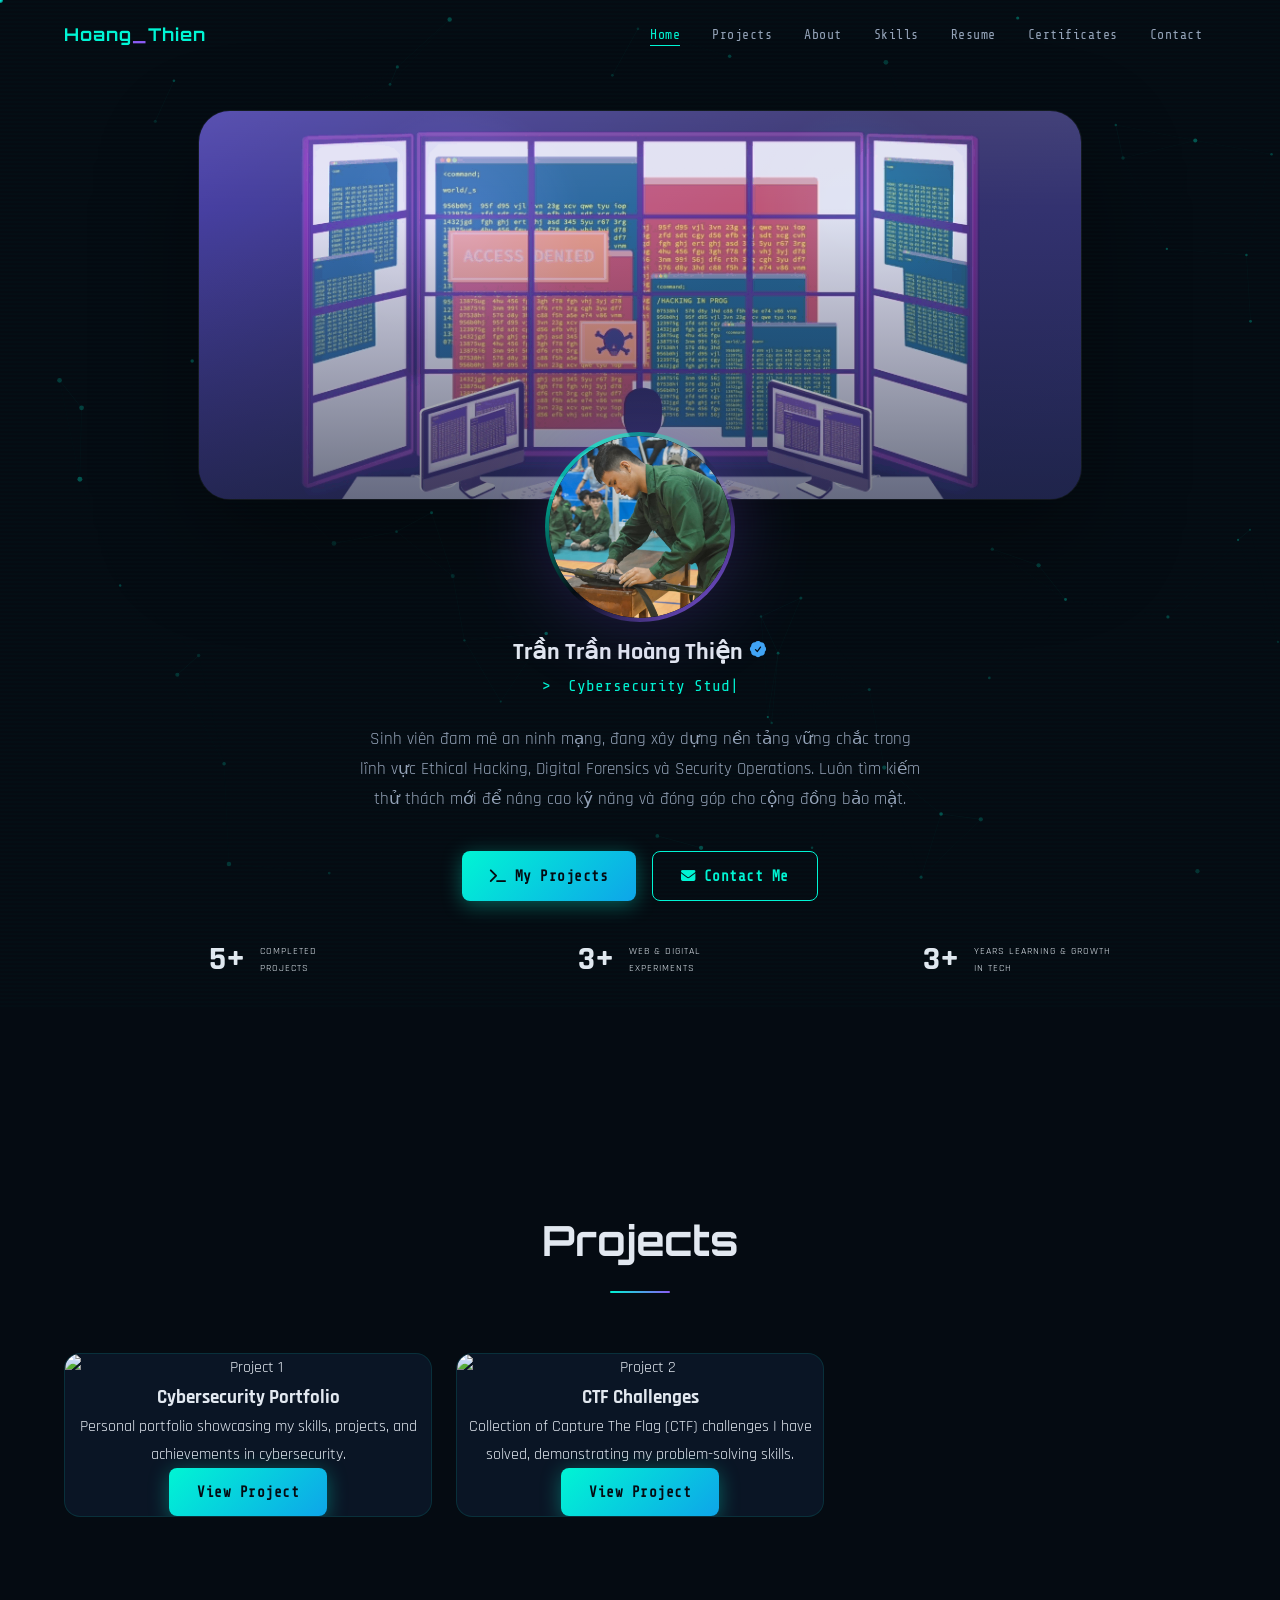
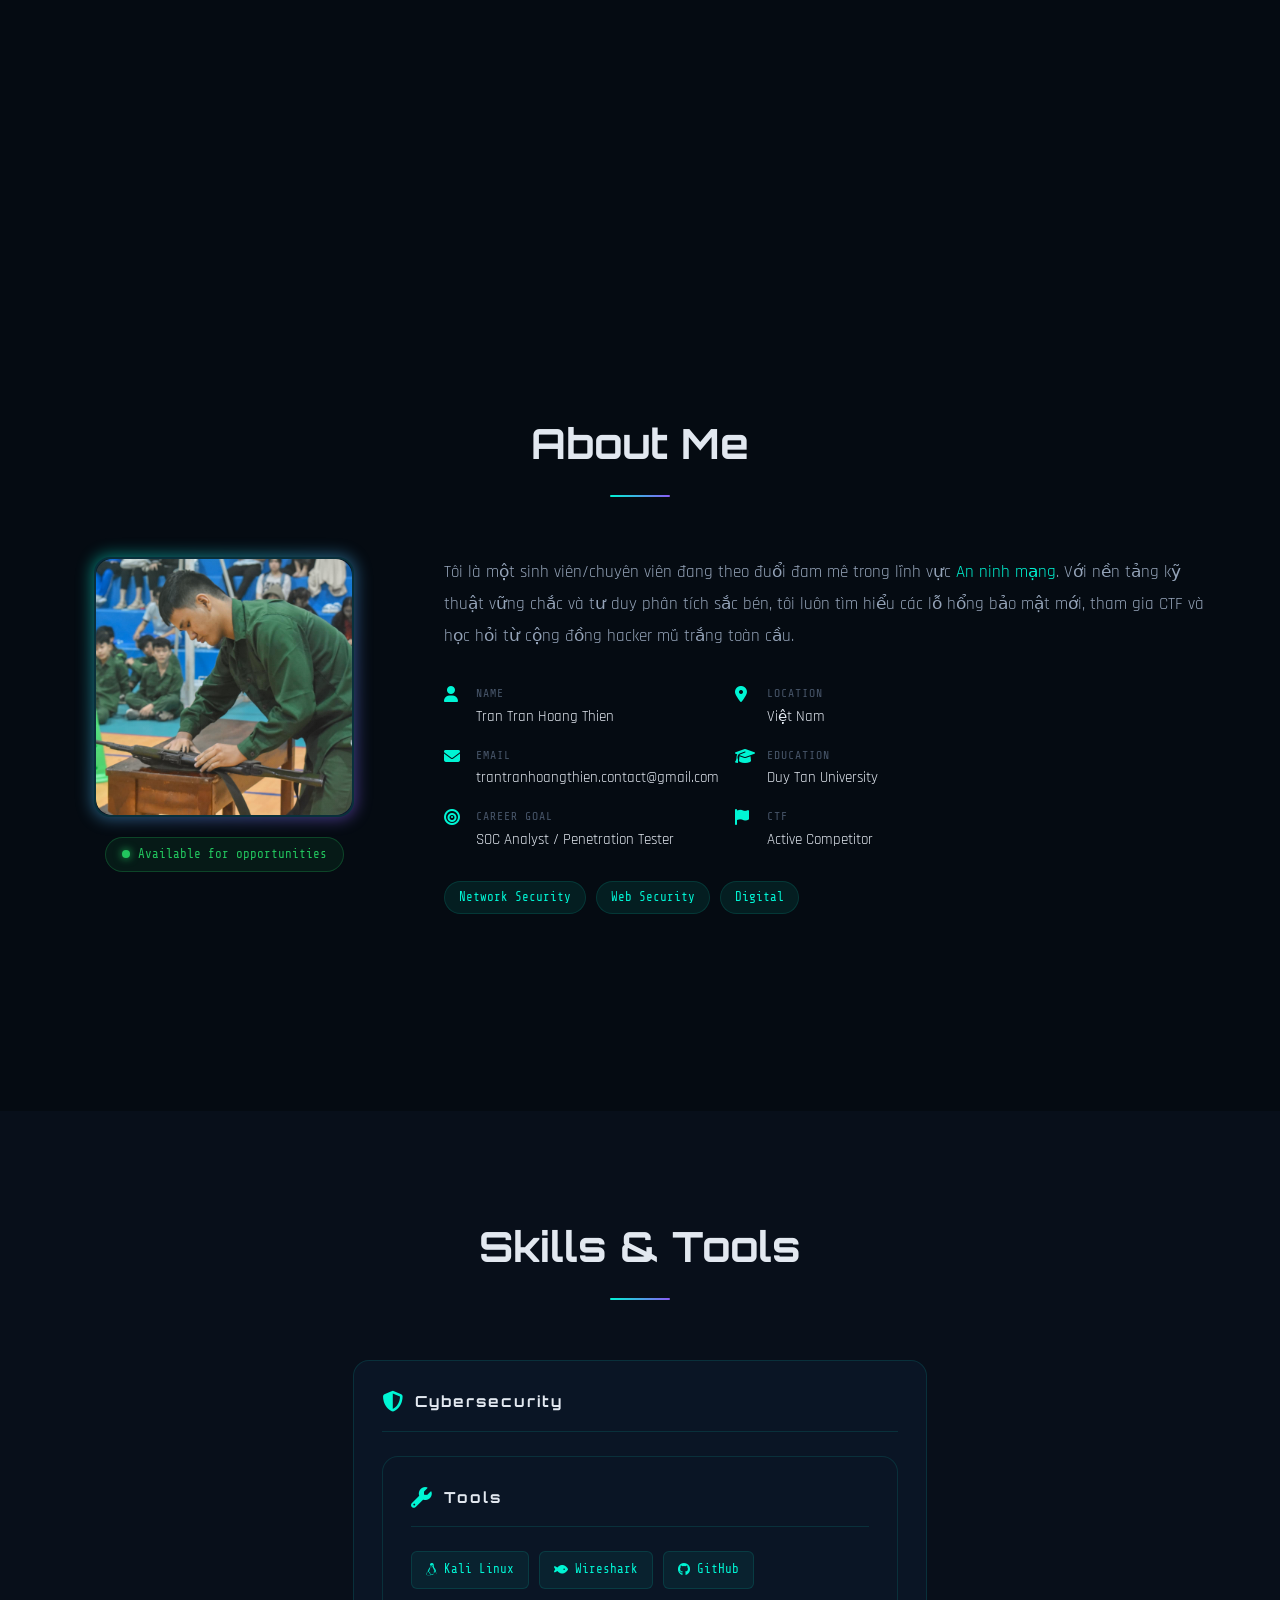
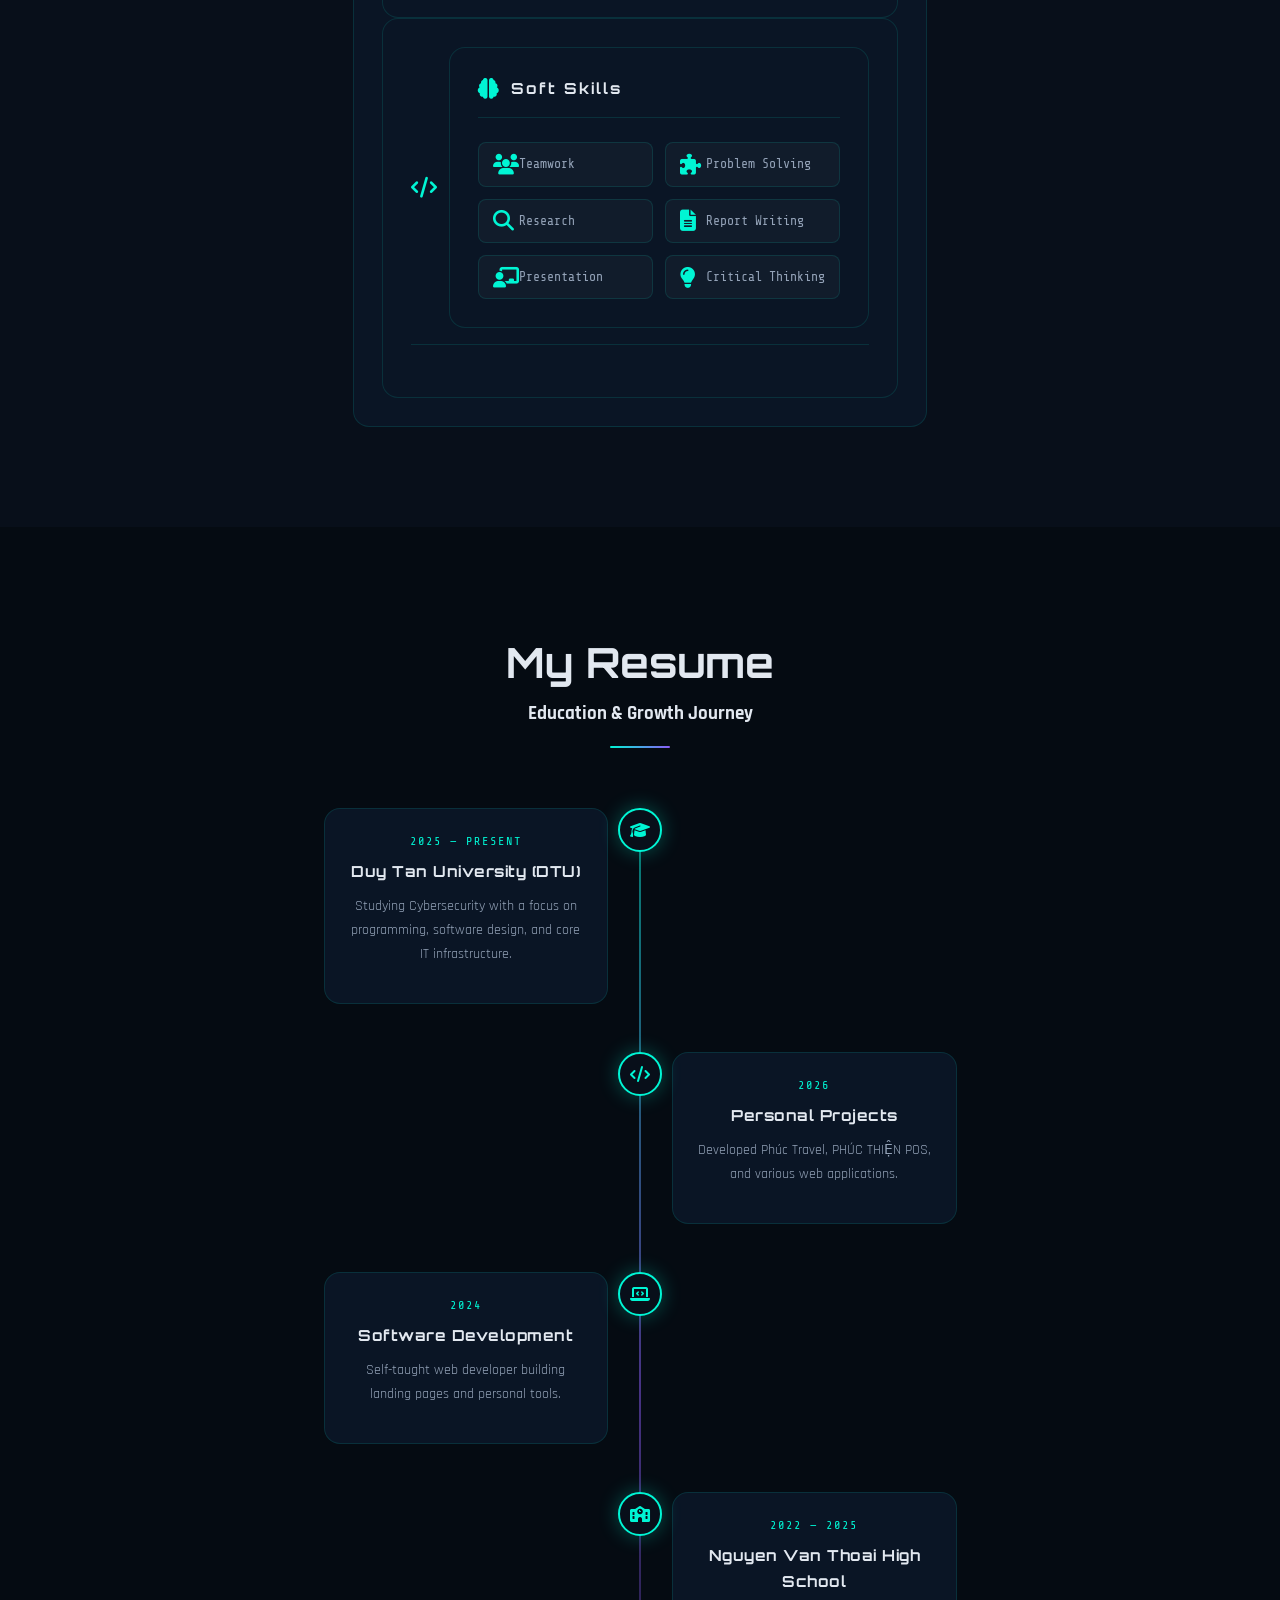
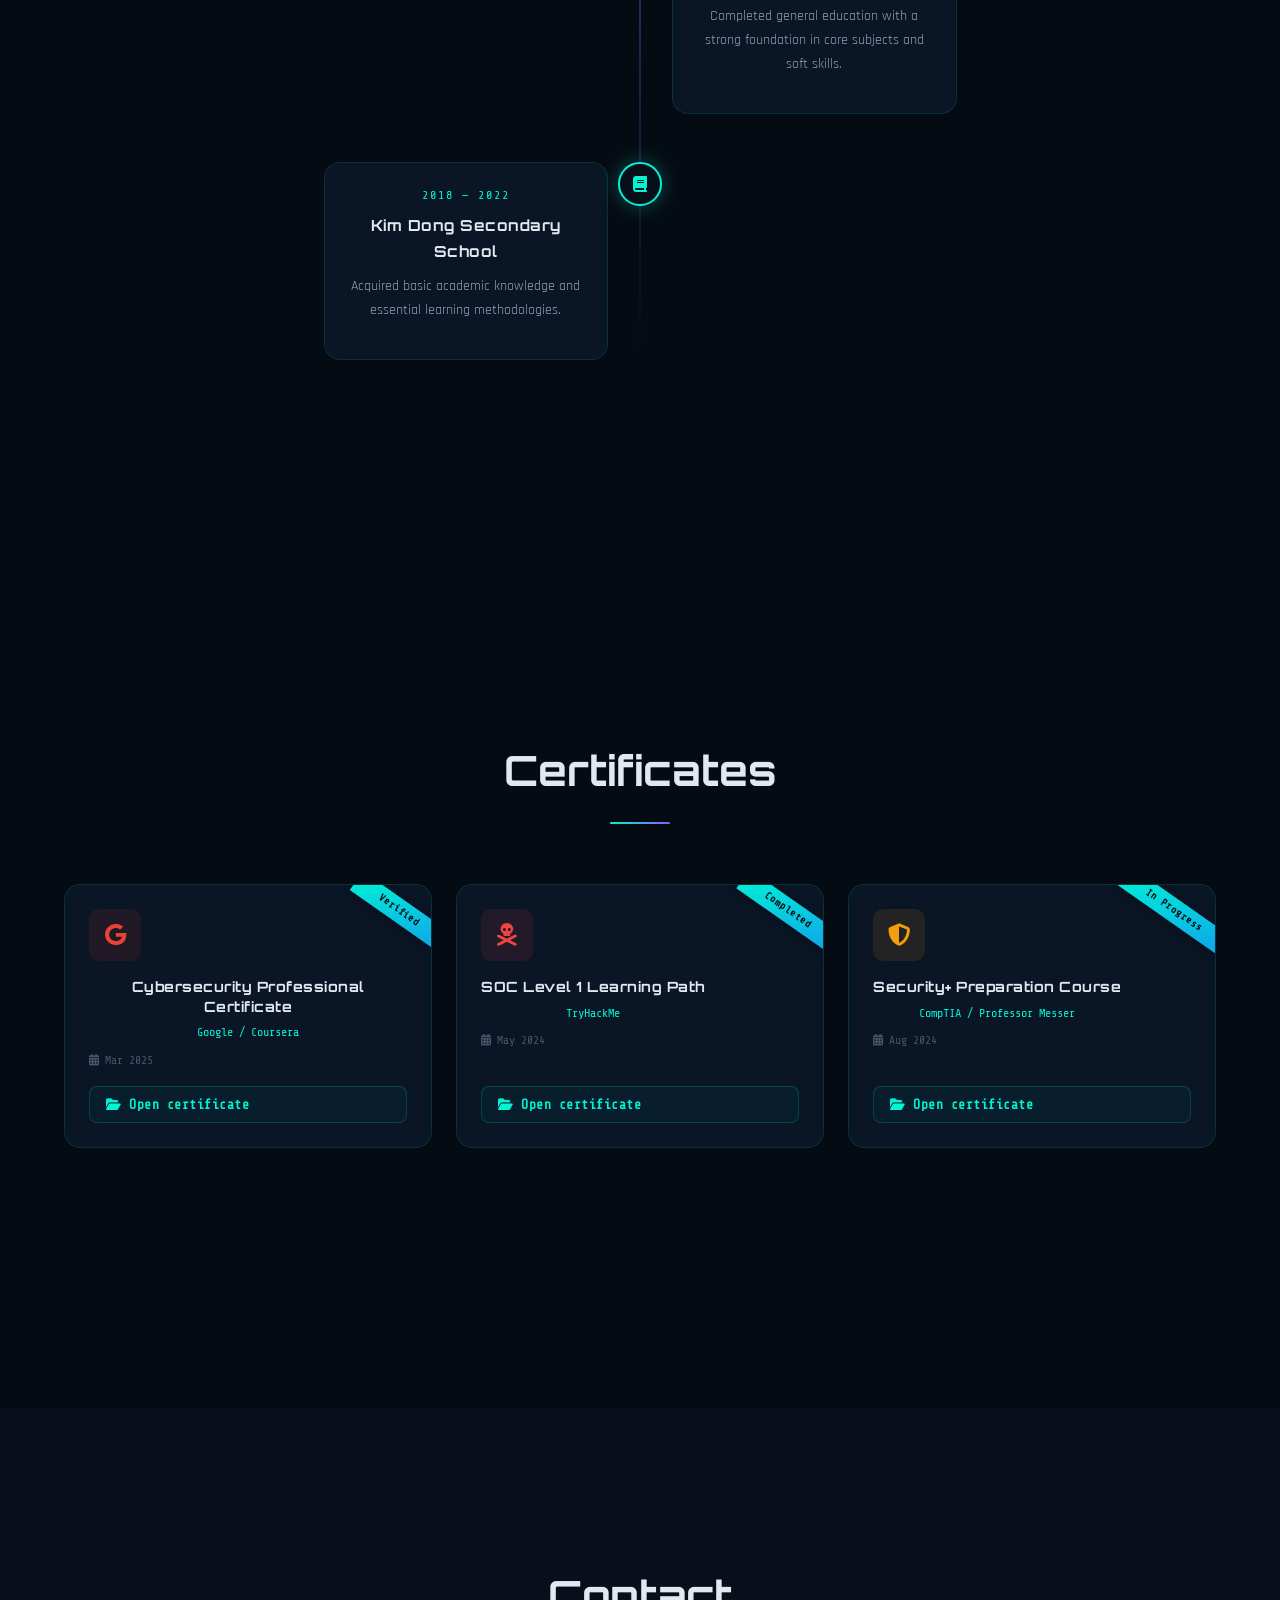
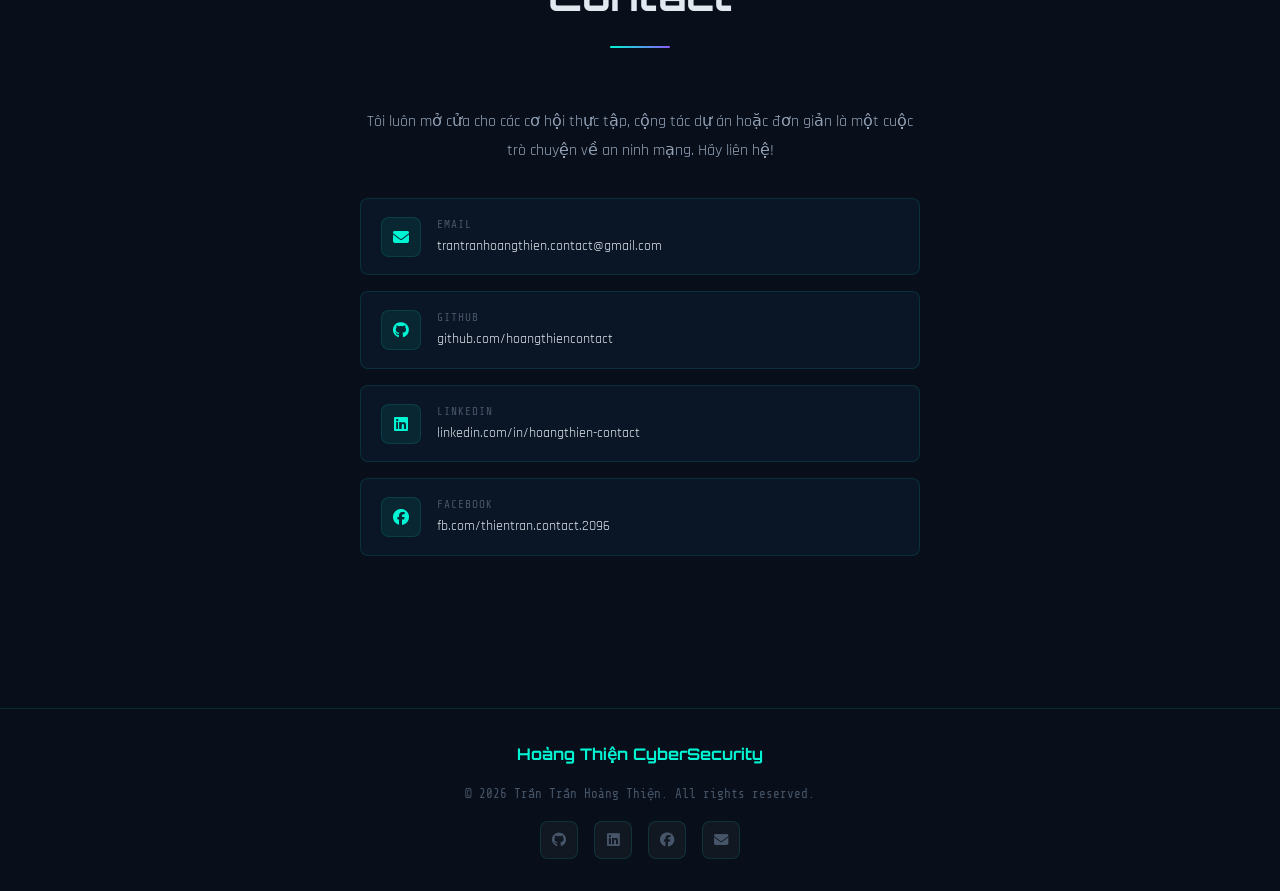
==== commit e15807eb: "Update index.html" ====
--- a/index.html
+++ b/index.html
@@ -3,9 +3,9 @@
 <head>
   <meta charset="UTF-8" />
   <meta name="viewport" content="width=device-width, initial-scale=1.0" />
-  <meta name="description" content="Trần Trần Hoàng Thiện - Personal Portfolio">
-  <title>Trần Trần Hoàng Thiện | Portfolio</title>
-  <meta name="description" content="Cybersecurity Specialist Portfolio - Ethical Hacker, SOC Analyst Enthusiast" />
+  <meta name="description" content="Trần Trần Hoàng Thiện - Personal Profile">
+  <title>Trần Trần Hoàng Thiện | PROFILE</title>
+  <meta name="description" content="Cybersecurity Specialist Profile - Ethical Hacker, SOC Analyst Enthusiast" />
 
   <!-- Google Fonts -->
   <link rel="preconnect" href="https://fonts.googleapis.com" />
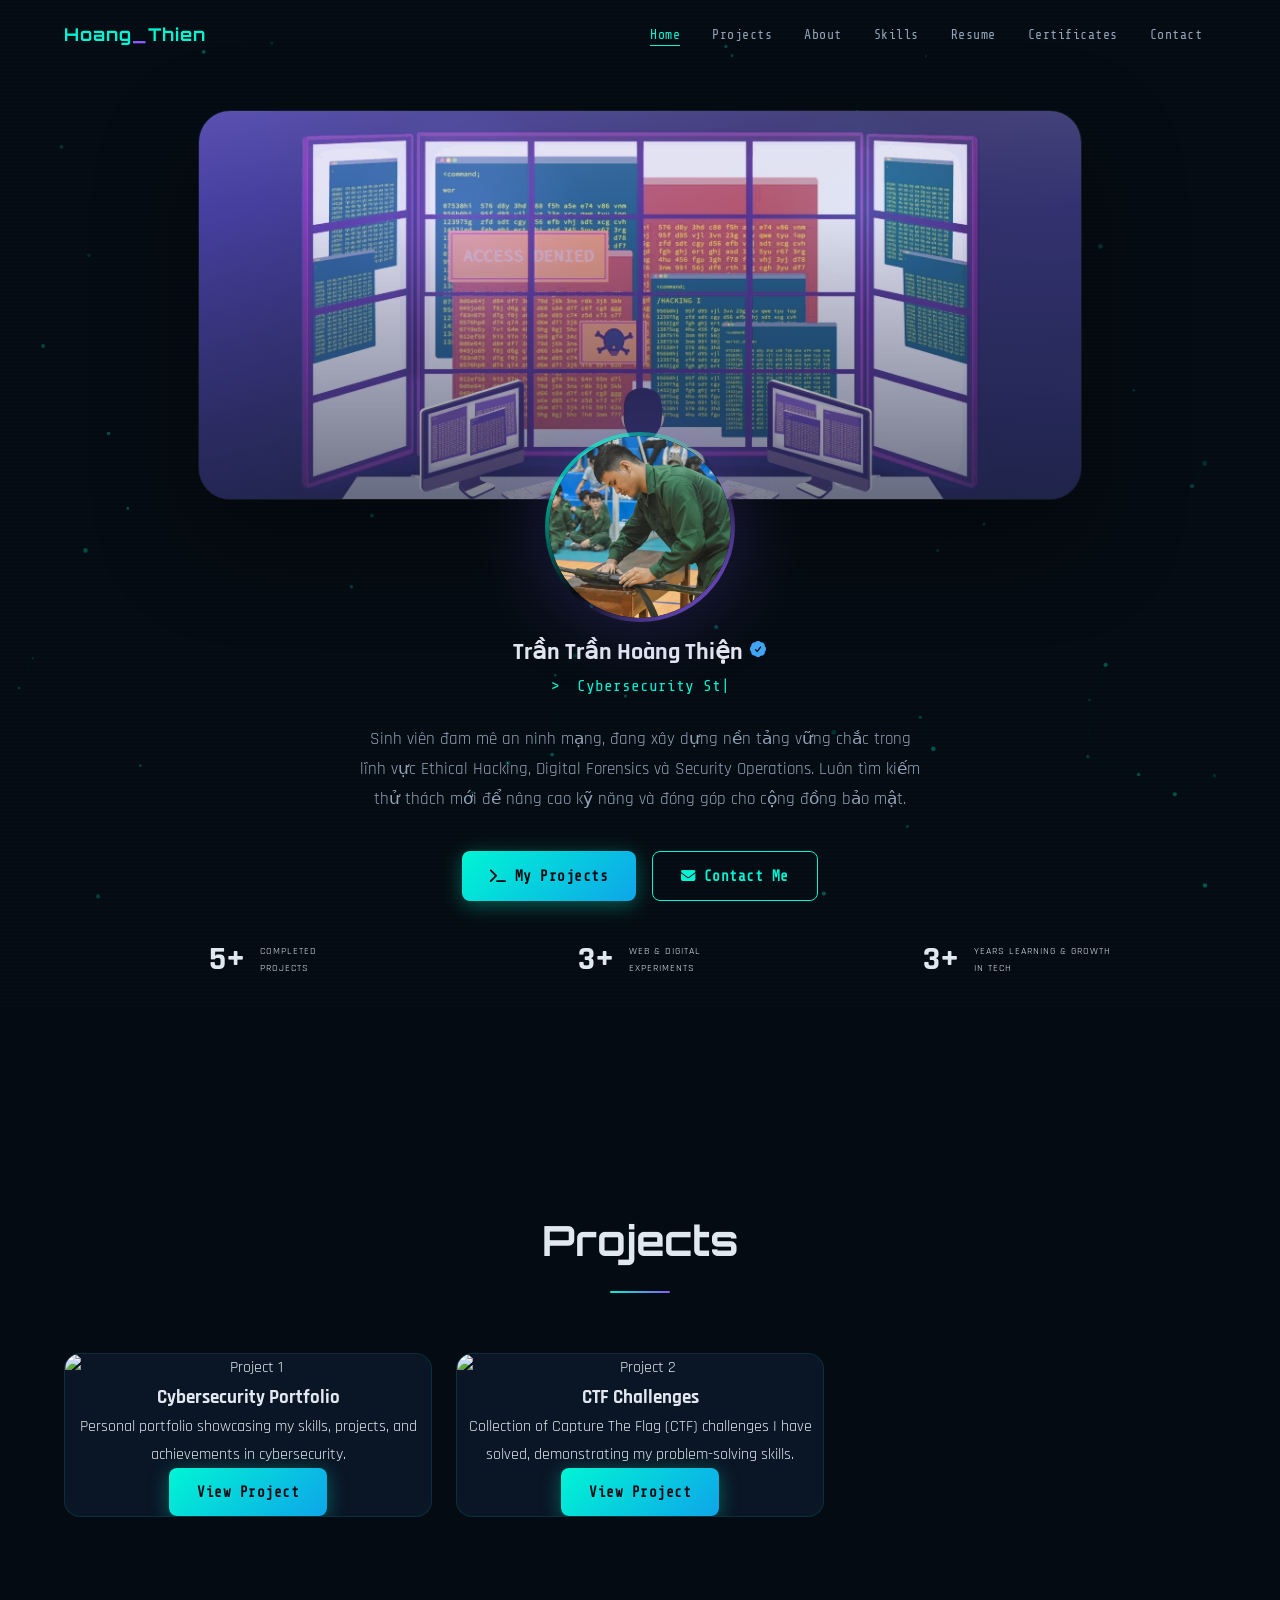
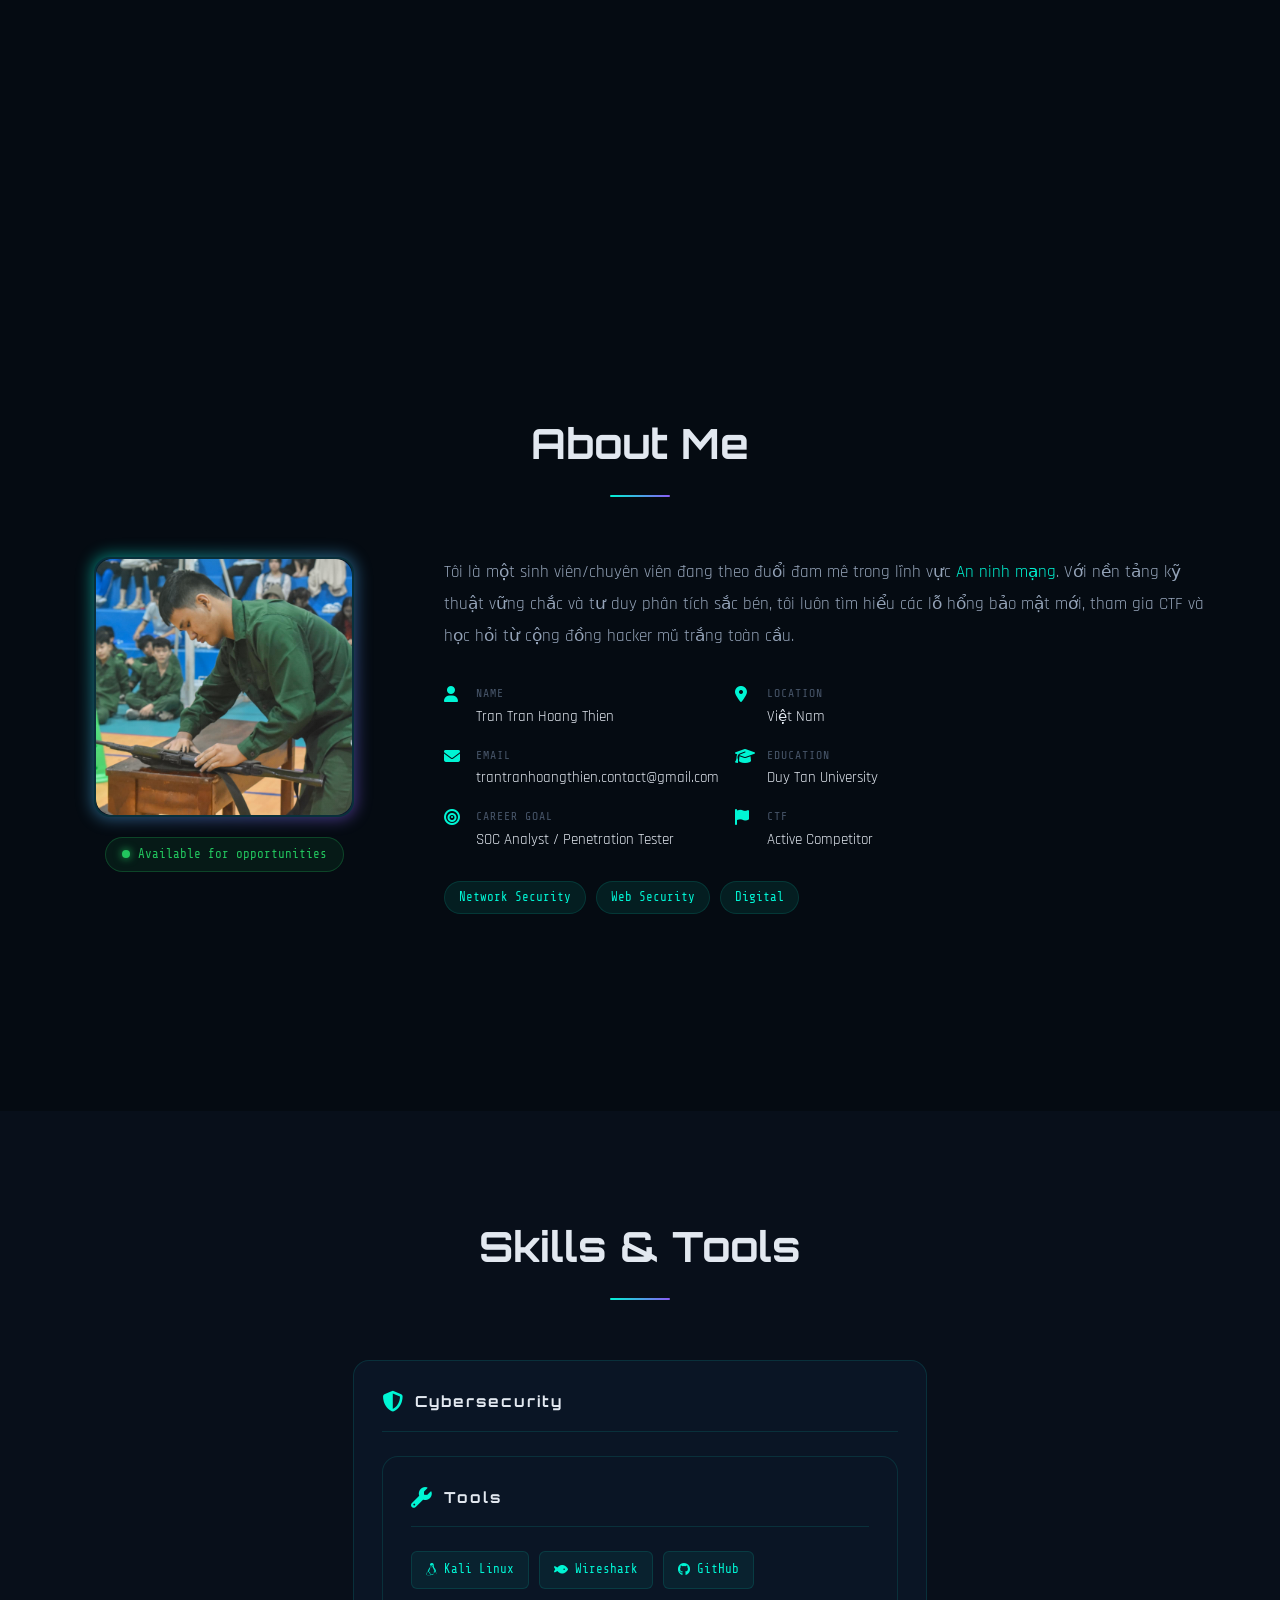
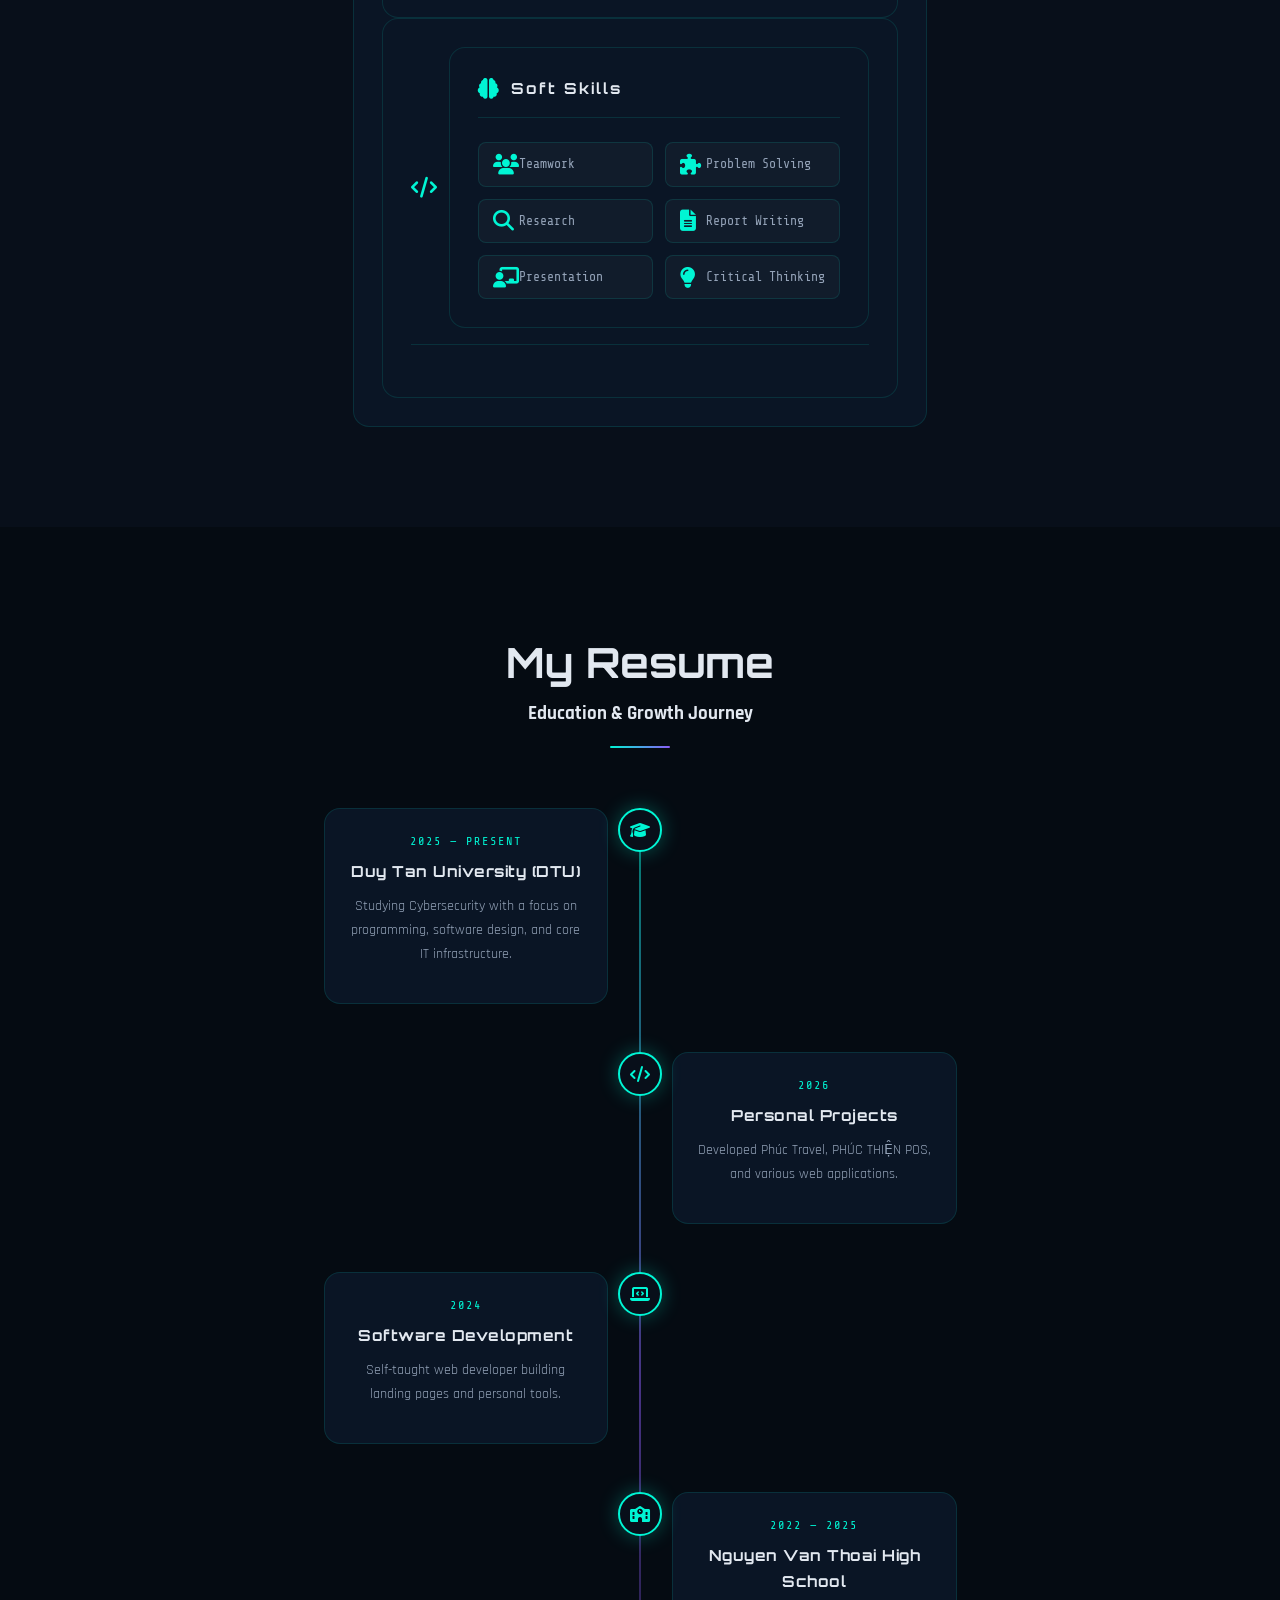
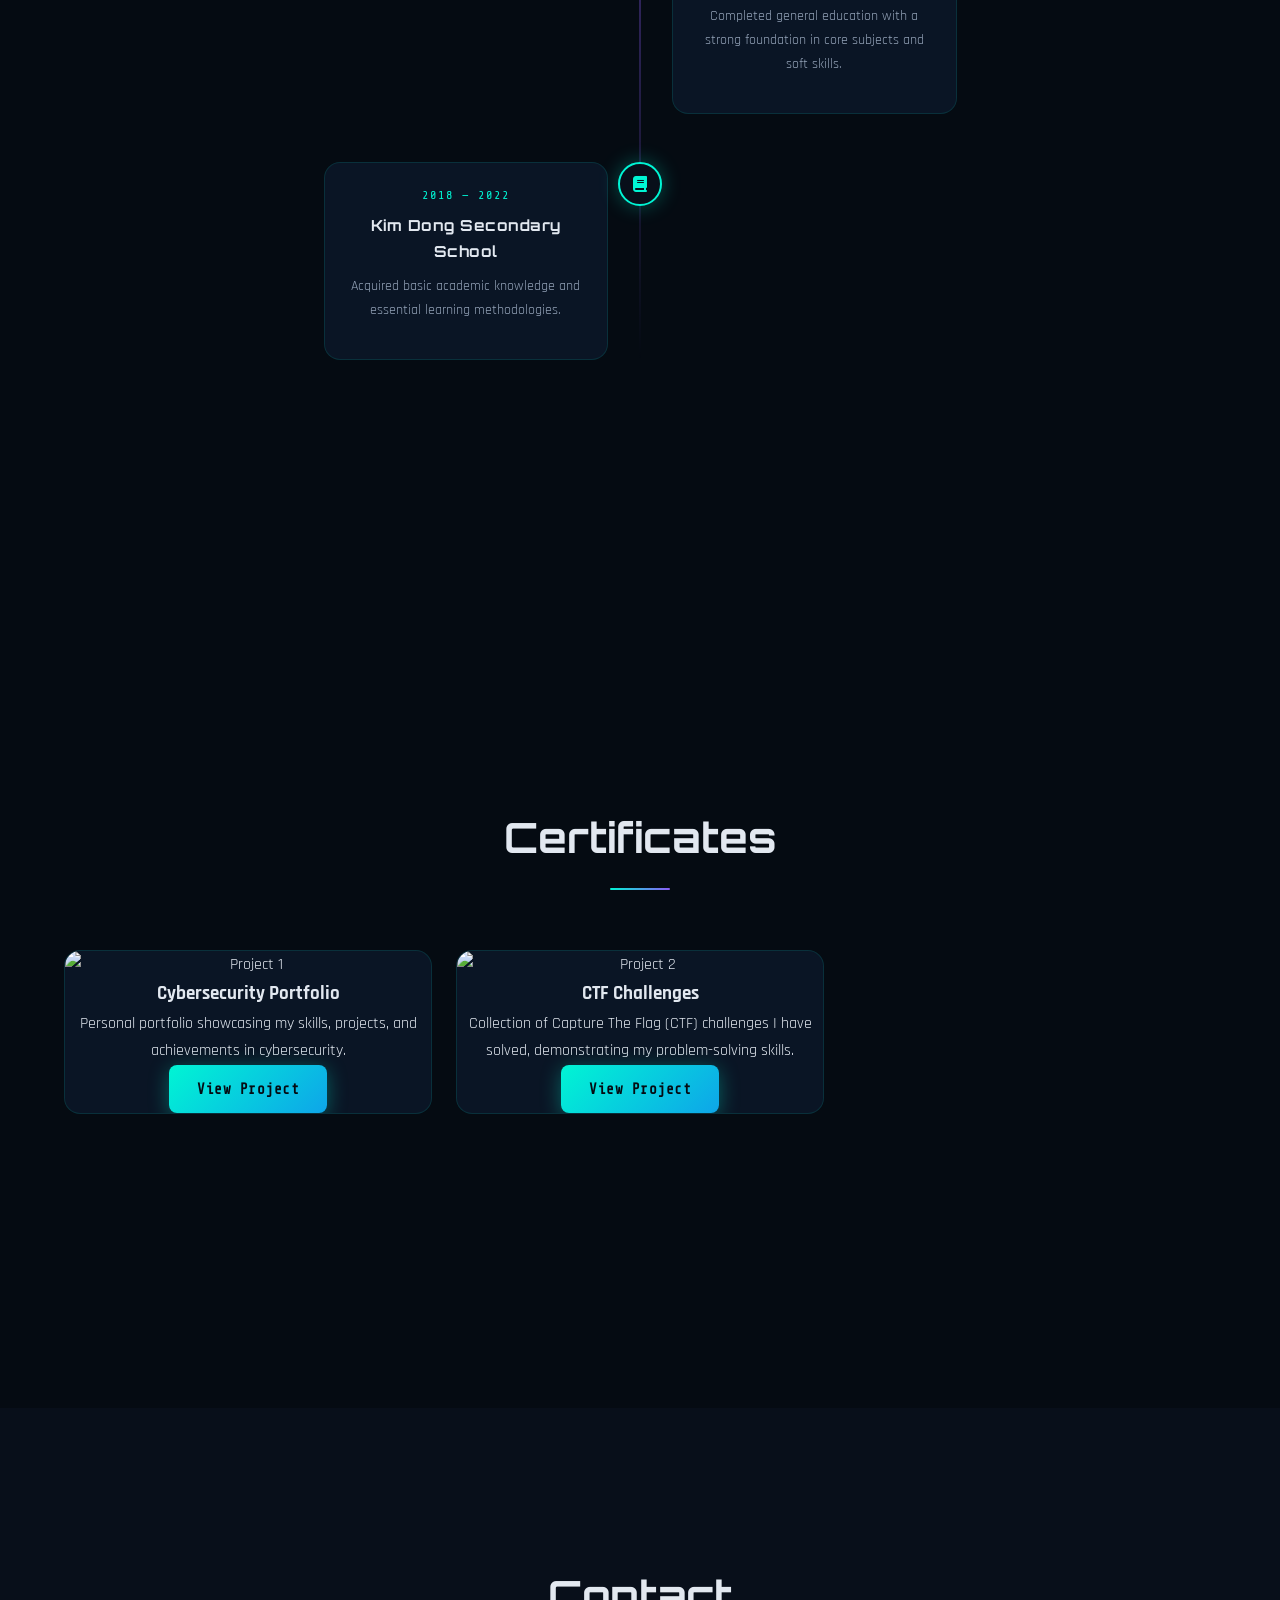
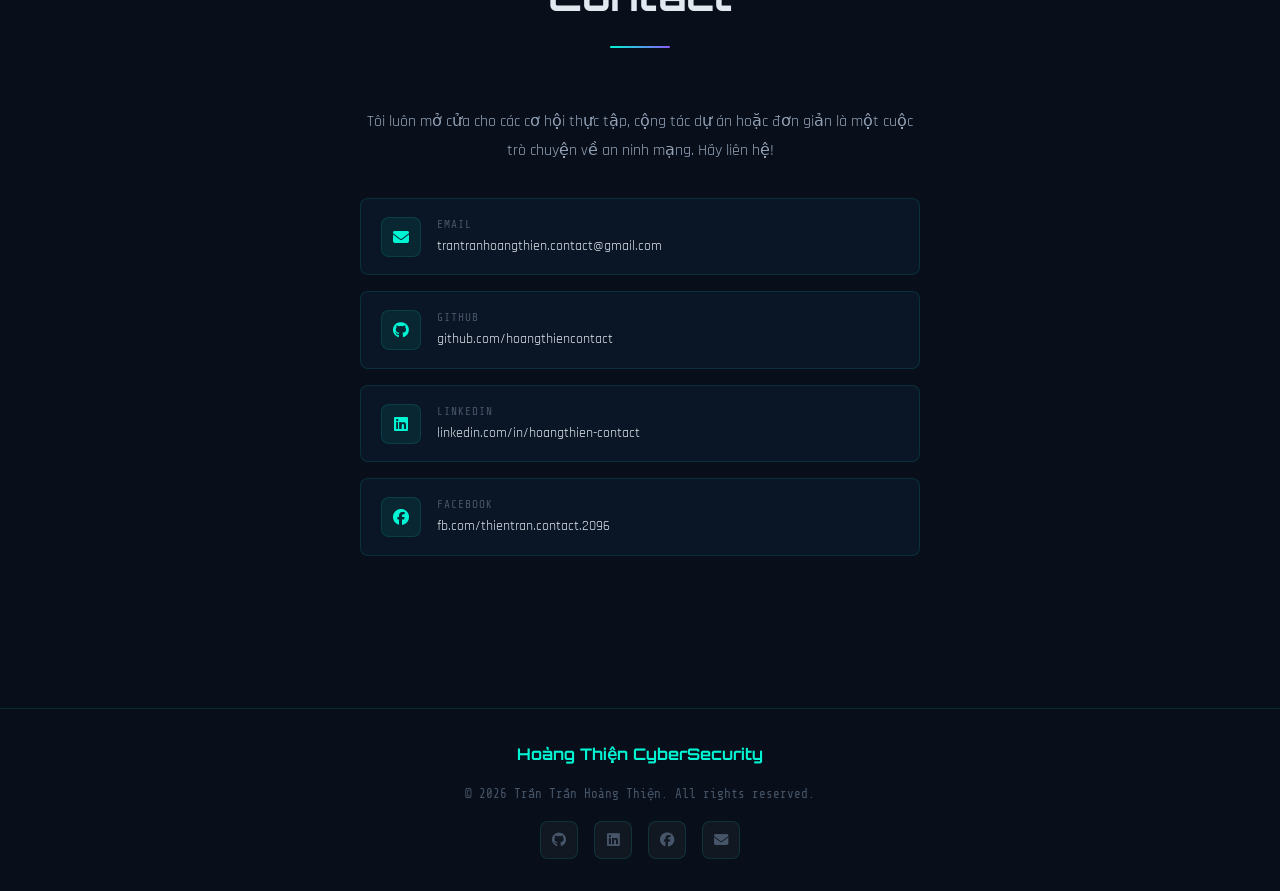
==== commit 74728d27: "Update index.html" ====
--- a/index.html
+++ b/index.html
@@ -438,7 +438,7 @@
   <!-- ============================================================
        CERTIFICATES SECTION
   ============================================================ -->
-  <section id="certificates" class="certificates section">
+<!--  <section id="certificates" class="certificates section">
     <div class="container">
       <div class="section-header" data-aos="fade-up">
         <h2 class="section-title">Certificates</h2>
@@ -504,6 +504,40 @@
           <h3>Certificate folder contents</h3>
           <p class="cert-folder-note">Select a local folder with your certificate images to preview them here.</p>
           <div id="cert-folder-grid" class="cert-folder-grid"></div>
+        </div>
+      </div>
+    </div>
+  </section>
+-->
+
+<!-- ============================================================
+       CERTIFICATES SECTION
+  ============================================================ -->
+  <section id="certificates" class="certificates section">
+    <div class="container">
+      <div class="section-header" data-aos="fade-up">
+        <h2 class="section-title">Certificates</h2>
+        <div class="section-line"></div>
+      </div>
+
+      <div class="projects-grid">
+
+        <!-- Project Card -->
+        <div class="project-card" data-aos="fade-up" data-aos-delay="150">
+          <img src="https://i.pinimg.com/originals/8b/fd/01/8bfd01c18be1b5059bc0d7770d9dabf1.gif" alt="Project 1" />
+          <div class="project-info">
+            <h3>Cybersecurity Portfolio</h3>
+            <p>Personal portfolio showcasing my skills, projects, and achievements in cybersecurity.</p>
+            <a href="#" target="_blank" class="btn btn-primary">View Project</a>
+          </div>
+        </div>
+        <div class="project-card" data-aos="fade-up" data-aos-delay="200">
+          <img src="https://i.pinimg.com/originals/8b/fd/01/8bfd01c18be1b5059bc0d7770d9dabf1.gif" alt="Project 2" />
+          <div class="project-info">
+            <h3>CTF Challenges</h3>
+            <p>Collection of Capture The Flag (CTF) challenges I have solved, demonstrating my problem-solving skills.</p>
+            <a href="#" target="_blank" class="btn btn-primary">View Project</a>
+          </div>
         </div>
       </div>
     </div>
--- a/style.css
+++ b/style.css
@@ -1730,4 +1730,4 @@
   .hero-name { font-size: 1.9rem; }
   .section-title { font-size: 1.6rem; }
   .contact-link { flex-direction: column; text-align: center; }
-}
+}
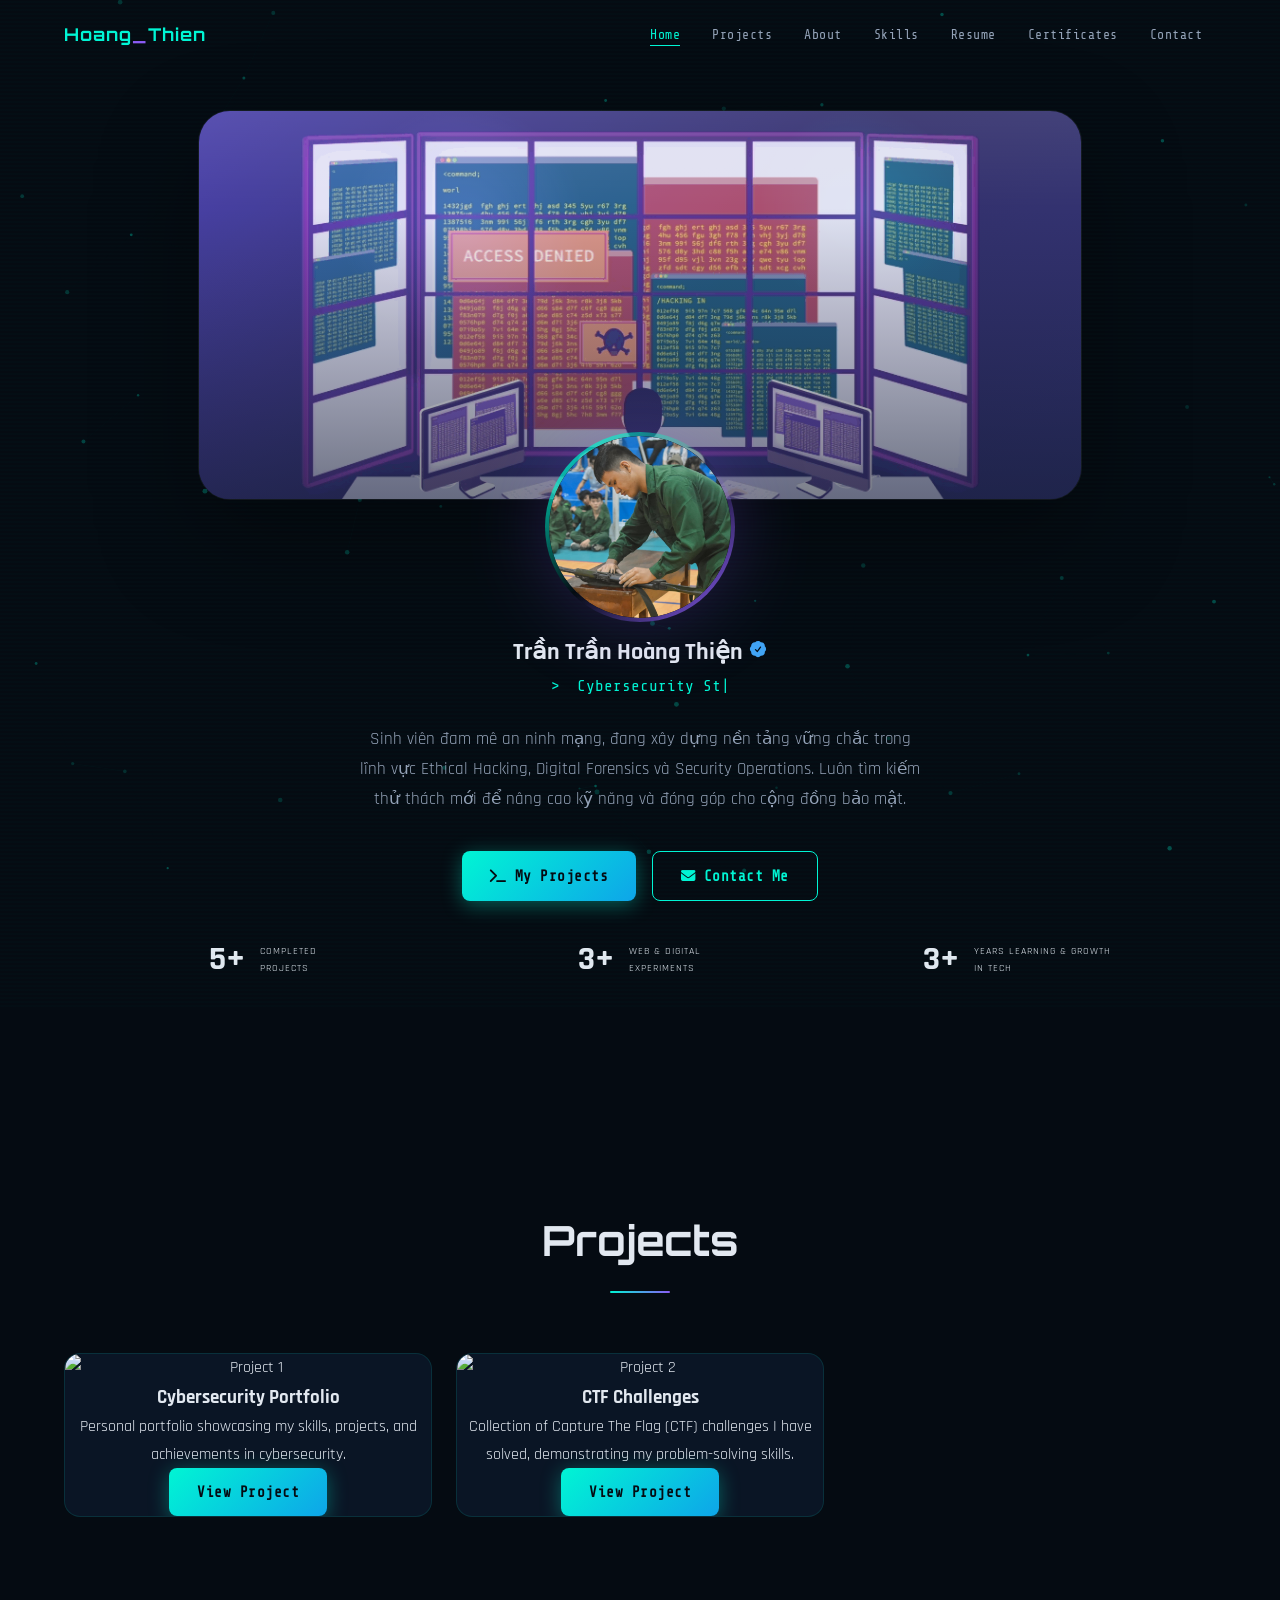
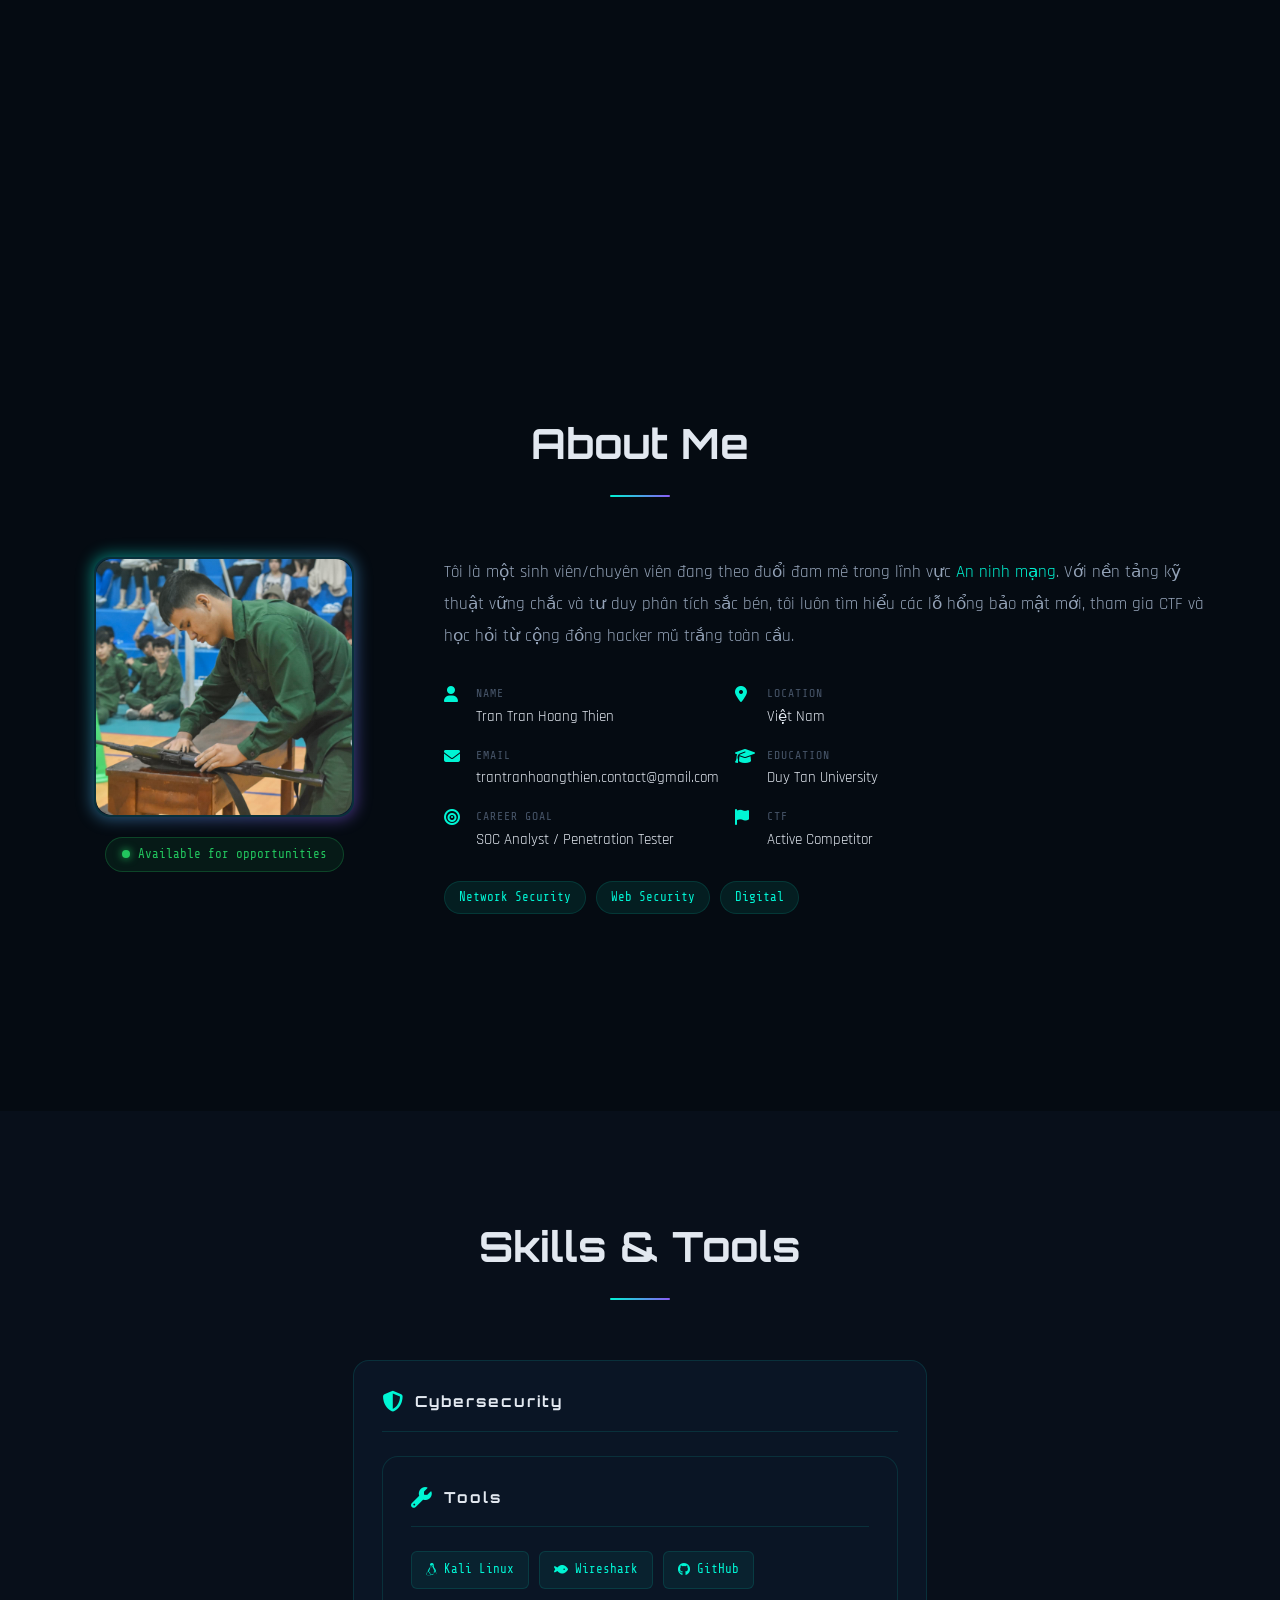
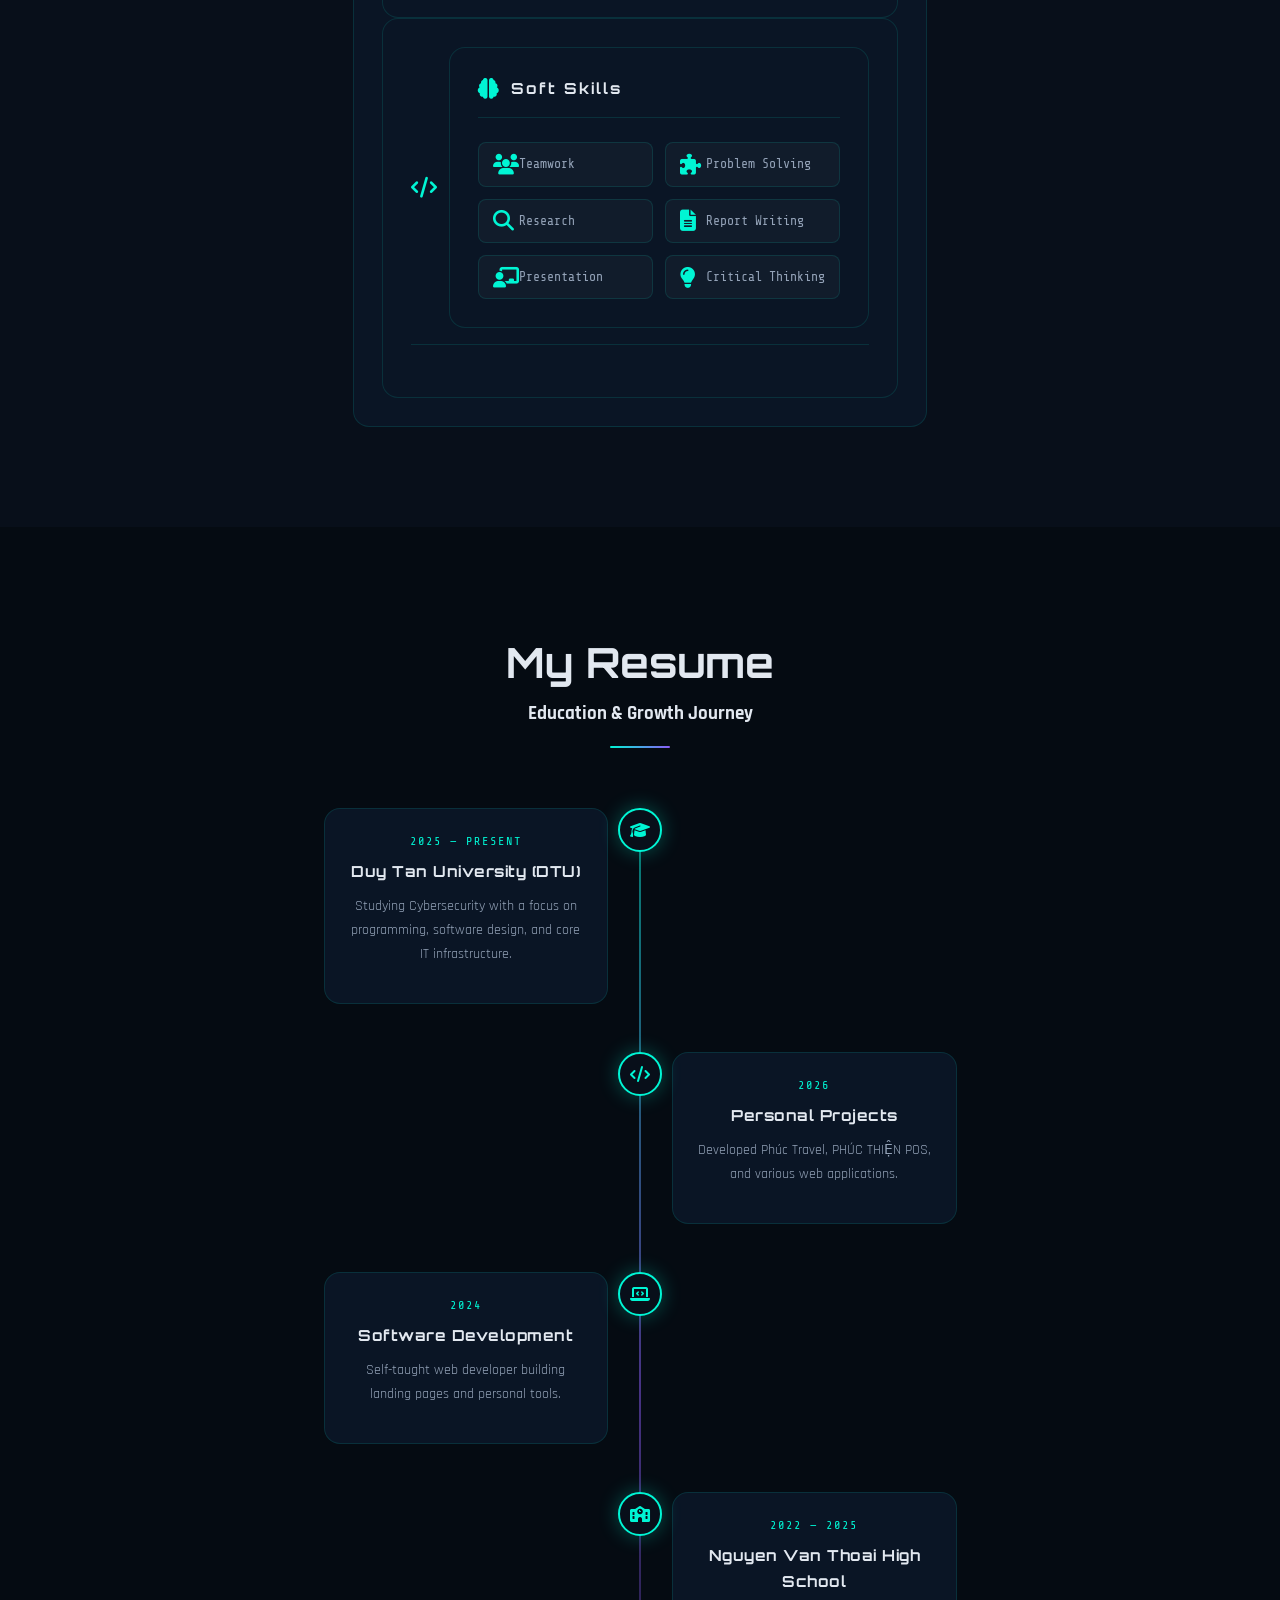
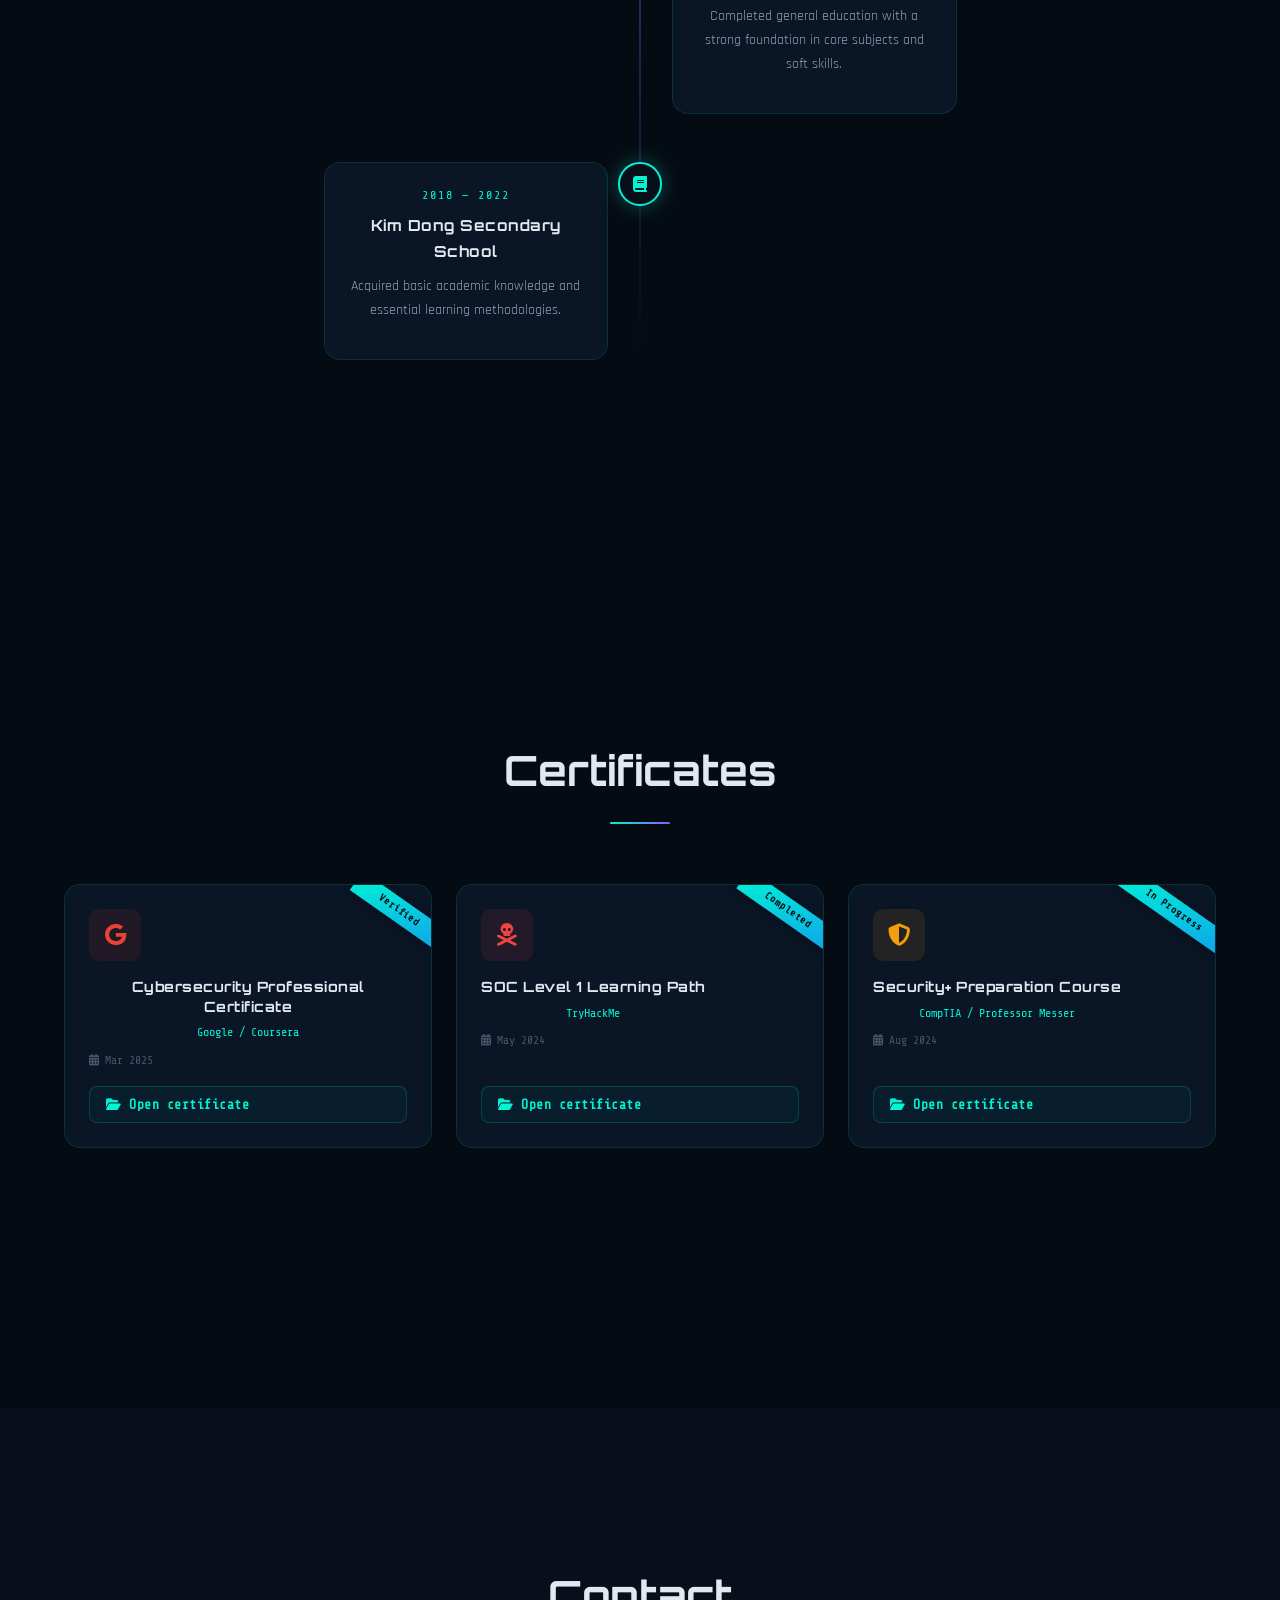
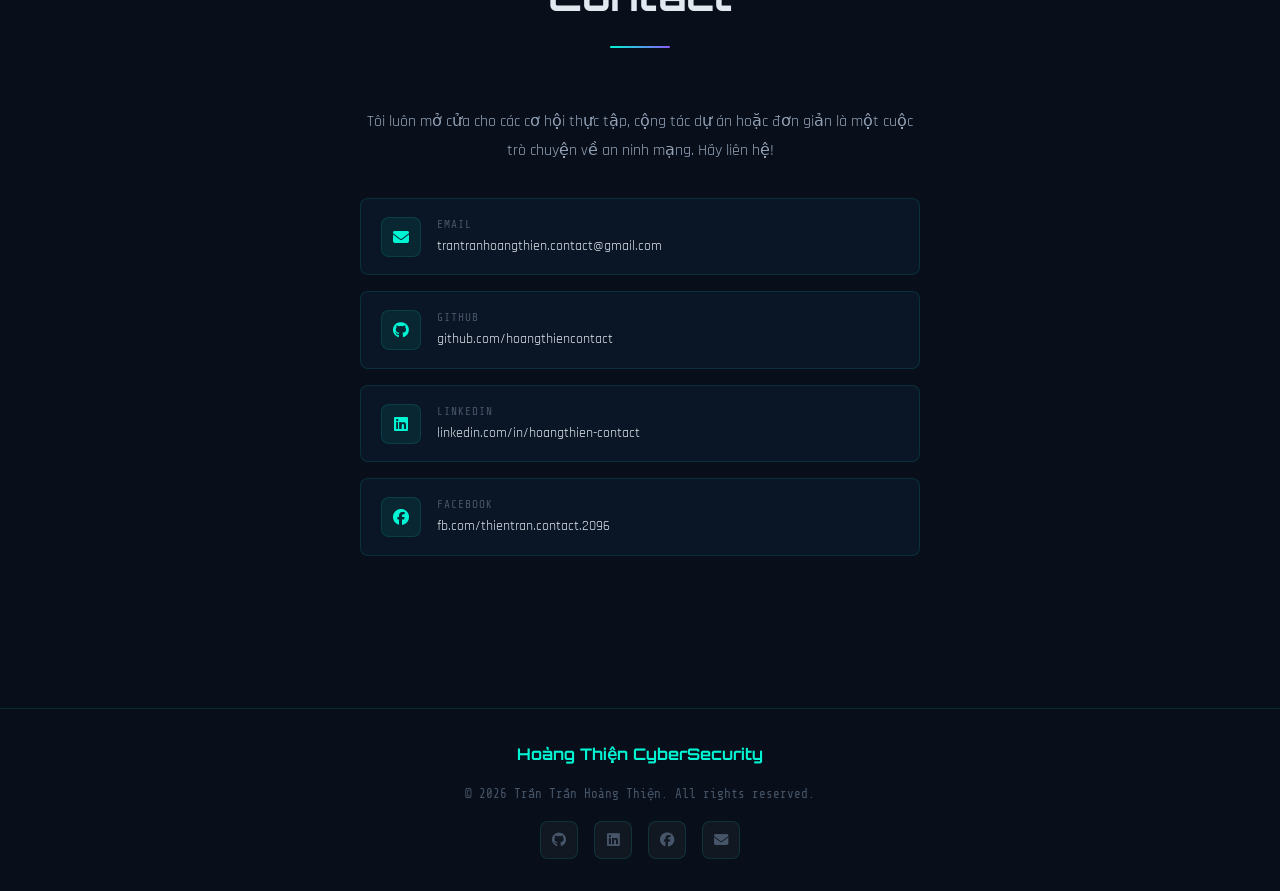
==== commit de8853a1: "Update index.html" ====
--- a/index.html
+++ b/index.html
@@ -438,7 +438,7 @@
   <!-- ============================================================
        CERTIFICATES SECTION
   ============================================================ -->
-<!--  <section id="certificates" class="certificates section">
+  <section id="certificates" class="certificates section">
     <div class="container">
       <div class="section-header" data-aos="fade-up">
         <h2 class="section-title">Certificates</h2>
@@ -508,40 +508,7 @@
       </div>
     </div>
   </section>
--->
-
-<!-- ============================================================
-       CERTIFICATES SECTION
-  ============================================================ -->
-  <section id="certificates" class="certificates section">
-    <div class="container">
-      <div class="section-header" data-aos="fade-up">
-        <h2 class="section-title">Certificates</h2>
-        <div class="section-line"></div>
-      </div>
-
-      <div class="projects-grid">
-
-        <!-- Project Card -->
-        <div class="project-card" data-aos="fade-up" data-aos-delay="150">
-          <img src="https://i.pinimg.com/originals/8b/fd/01/8bfd01c18be1b5059bc0d7770d9dabf1.gif" alt="Project 1" />
-          <div class="project-info">
-            <h3>Cybersecurity Portfolio</h3>
-            <p>Personal portfolio showcasing my skills, projects, and achievements in cybersecurity.</p>
-            <a href="#" target="_blank" class="btn btn-primary">View Project</a>
-          </div>
-        </div>
-        <div class="project-card" data-aos="fade-up" data-aos-delay="200">
-          <img src="https://i.pinimg.com/originals/8b/fd/01/8bfd01c18be1b5059bc0d7770d9dabf1.gif" alt="Project 2" />
-          <div class="project-info">
-            <h3>CTF Challenges</h3>
-            <p>Collection of Capture The Flag (CTF) challenges I have solved, demonstrating my problem-solving skills.</p>
-            <a href="#" target="_blank" class="btn btn-primary">View Project</a>
-          </div>
-        </div>
-      </div>
-    </div>
-  </section>
+
 
   <!-- ============================================================
        CONTACT SECTION
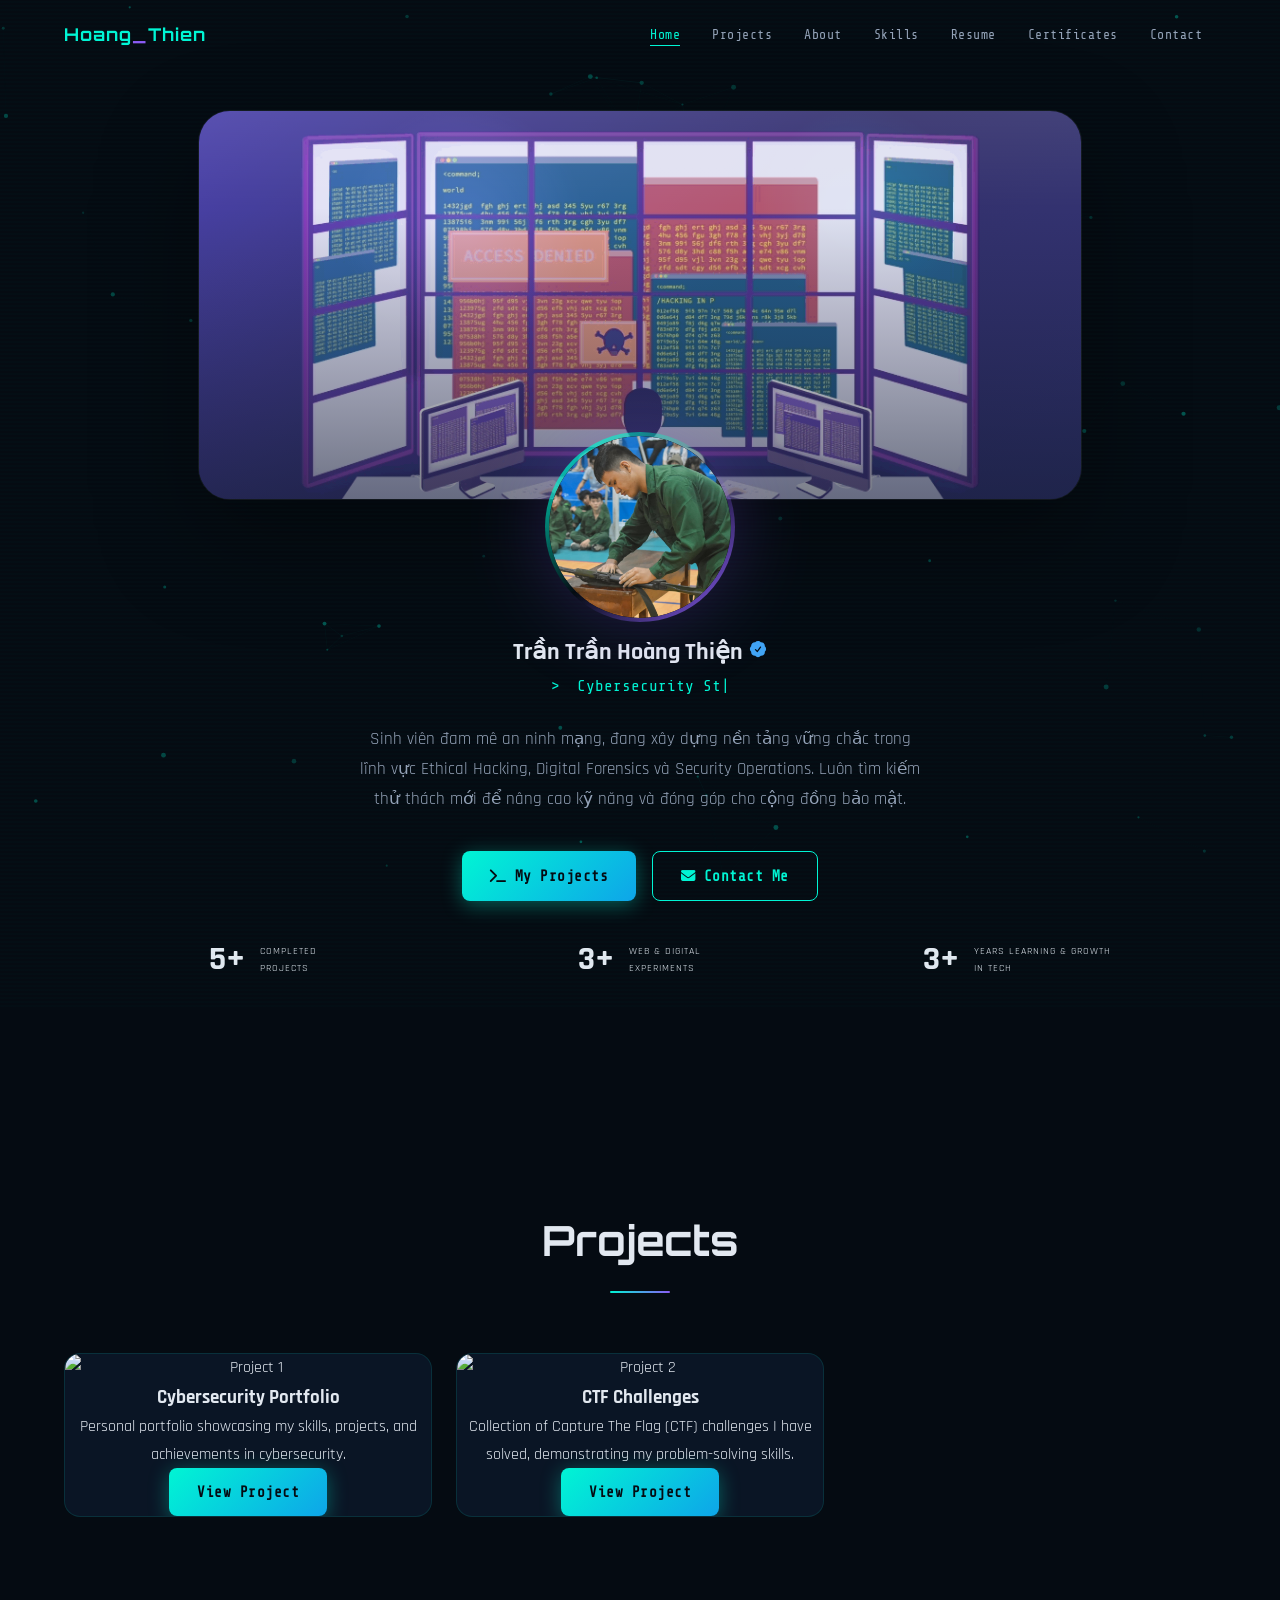
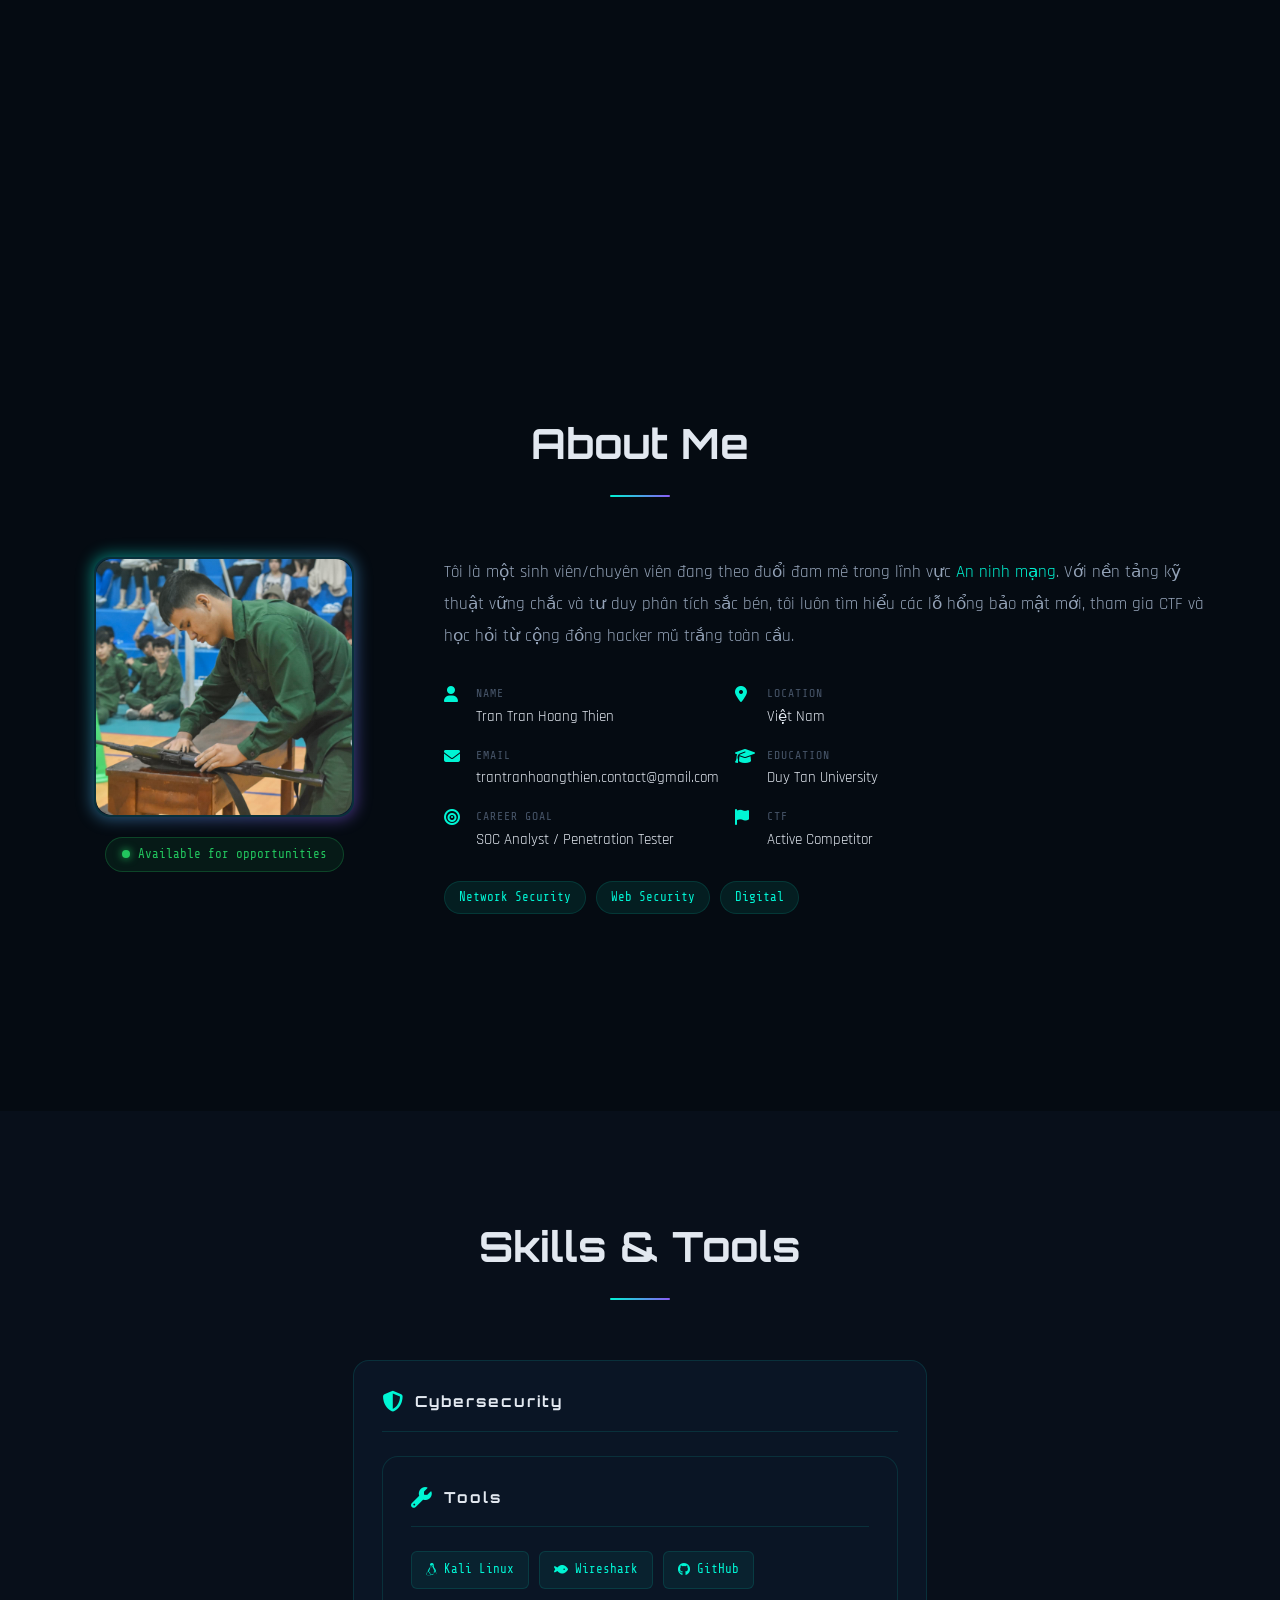
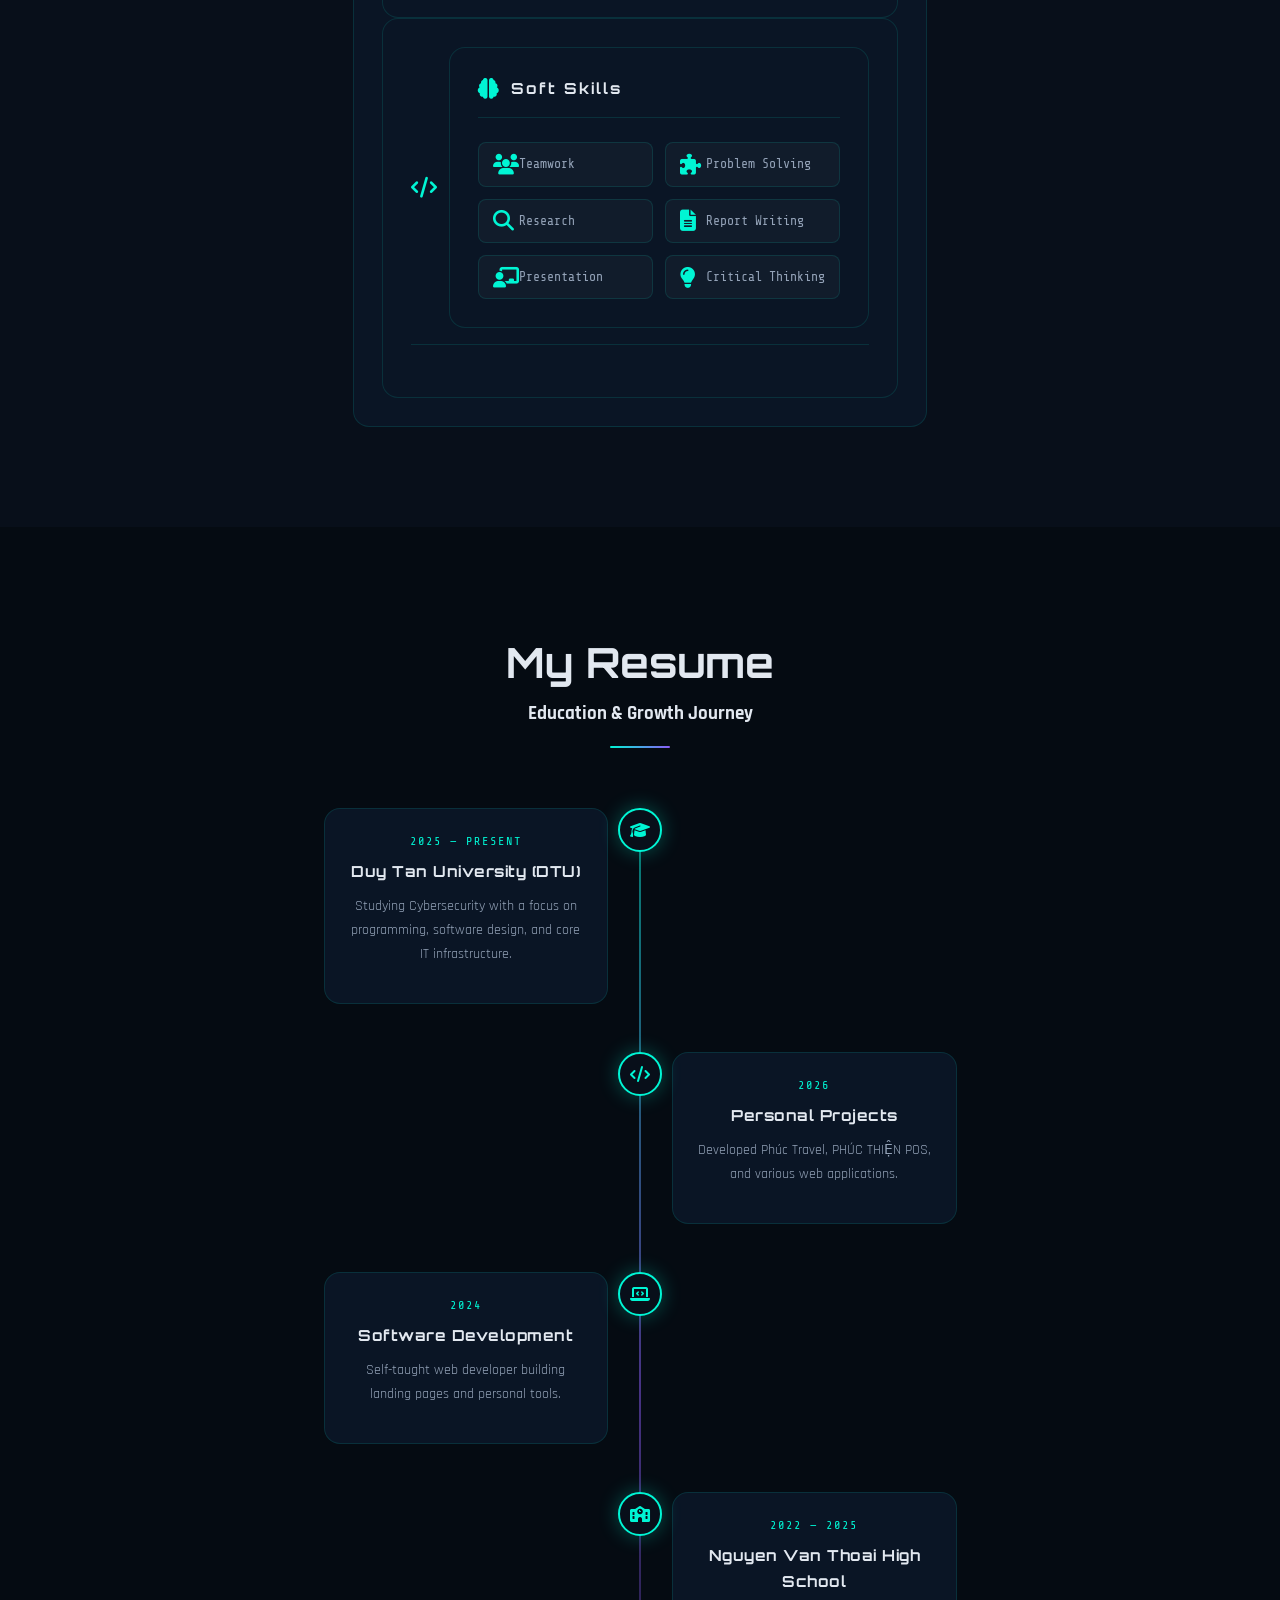
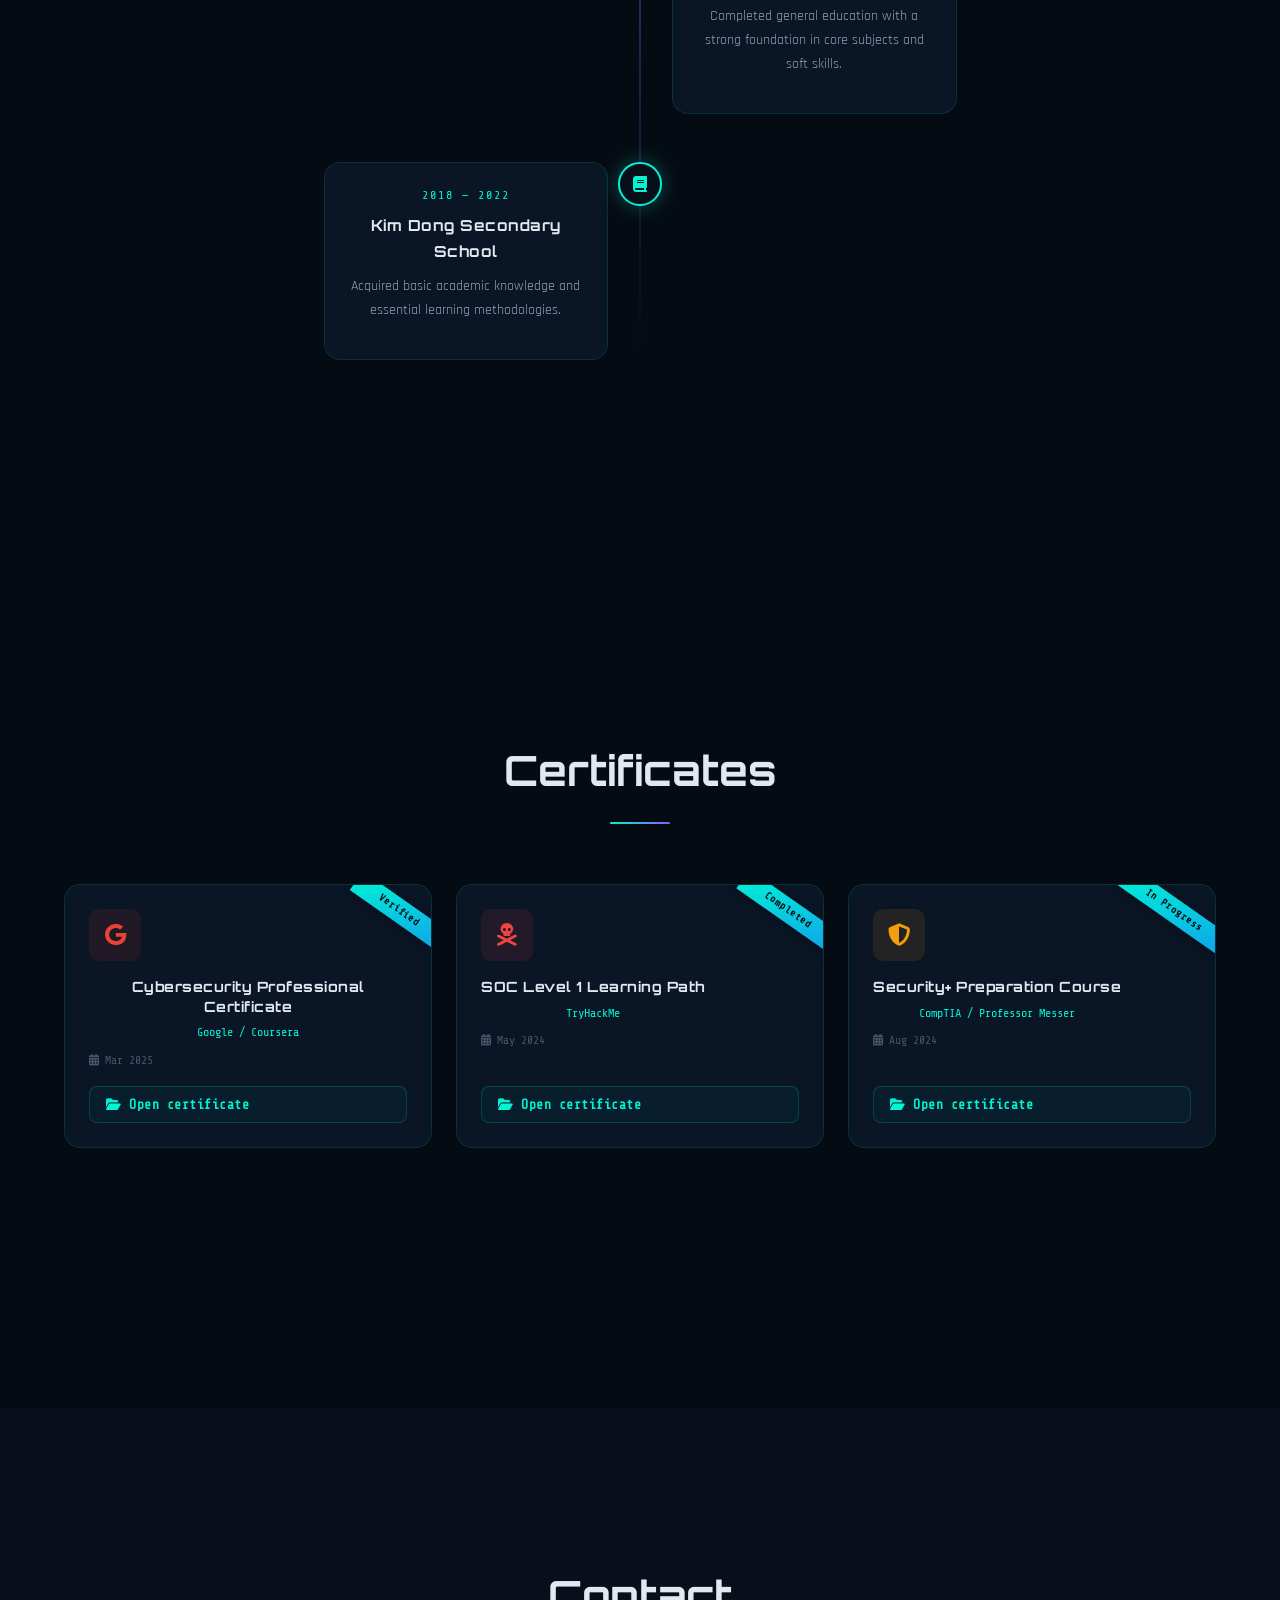
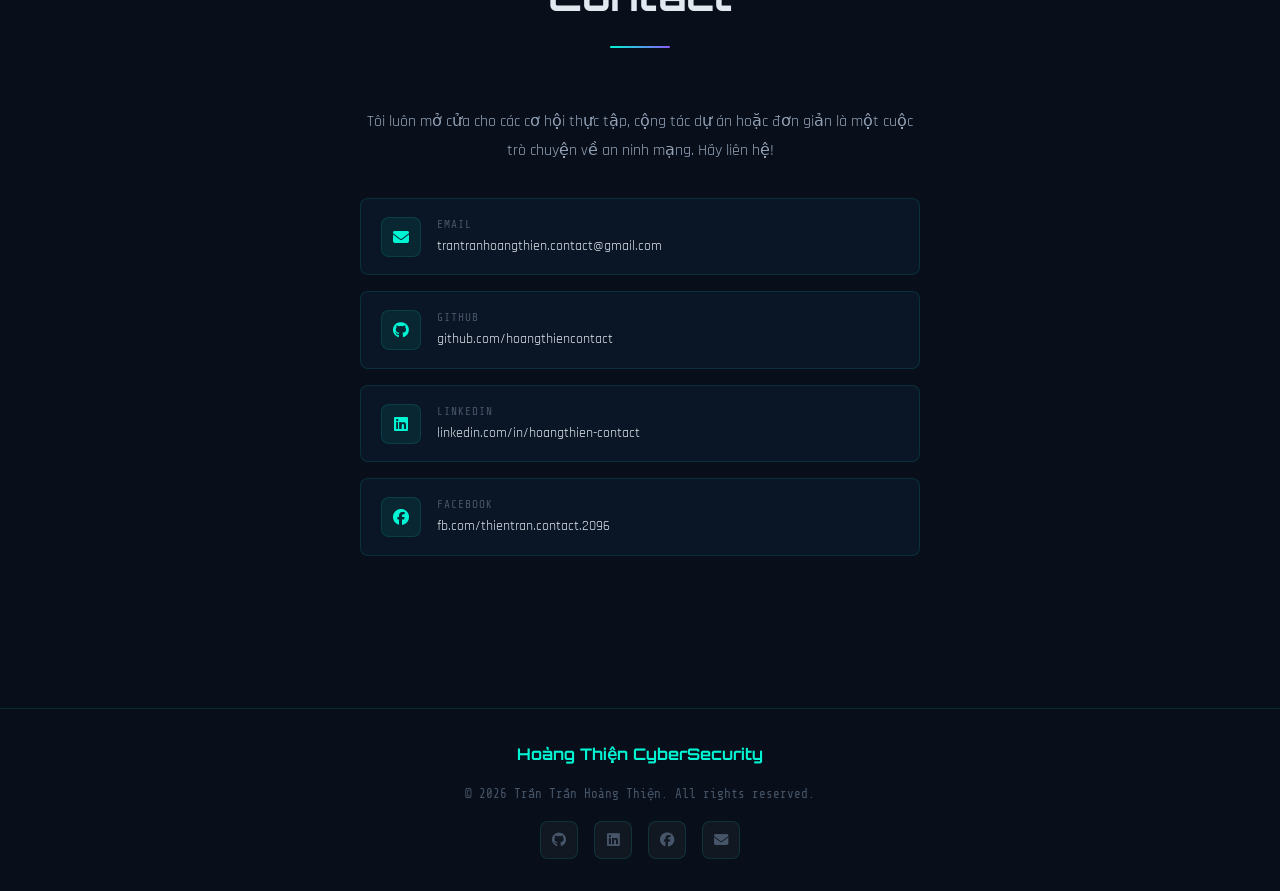
==== commit 1ddadcc5: "Update index.html" ====
--- a/index.html
+++ b/index.html
@@ -438,7 +438,7 @@
   <!-- ============================================================
        CERTIFICATES SECTION
   ============================================================ -->
-  <section id="certificates" class="certificates section">
+ <section id="certificates" class="certificates section">
     <div class="container">
       <div class="section-header" data-aos="fade-up">
         <h2 class="section-title">Certificates</h2>
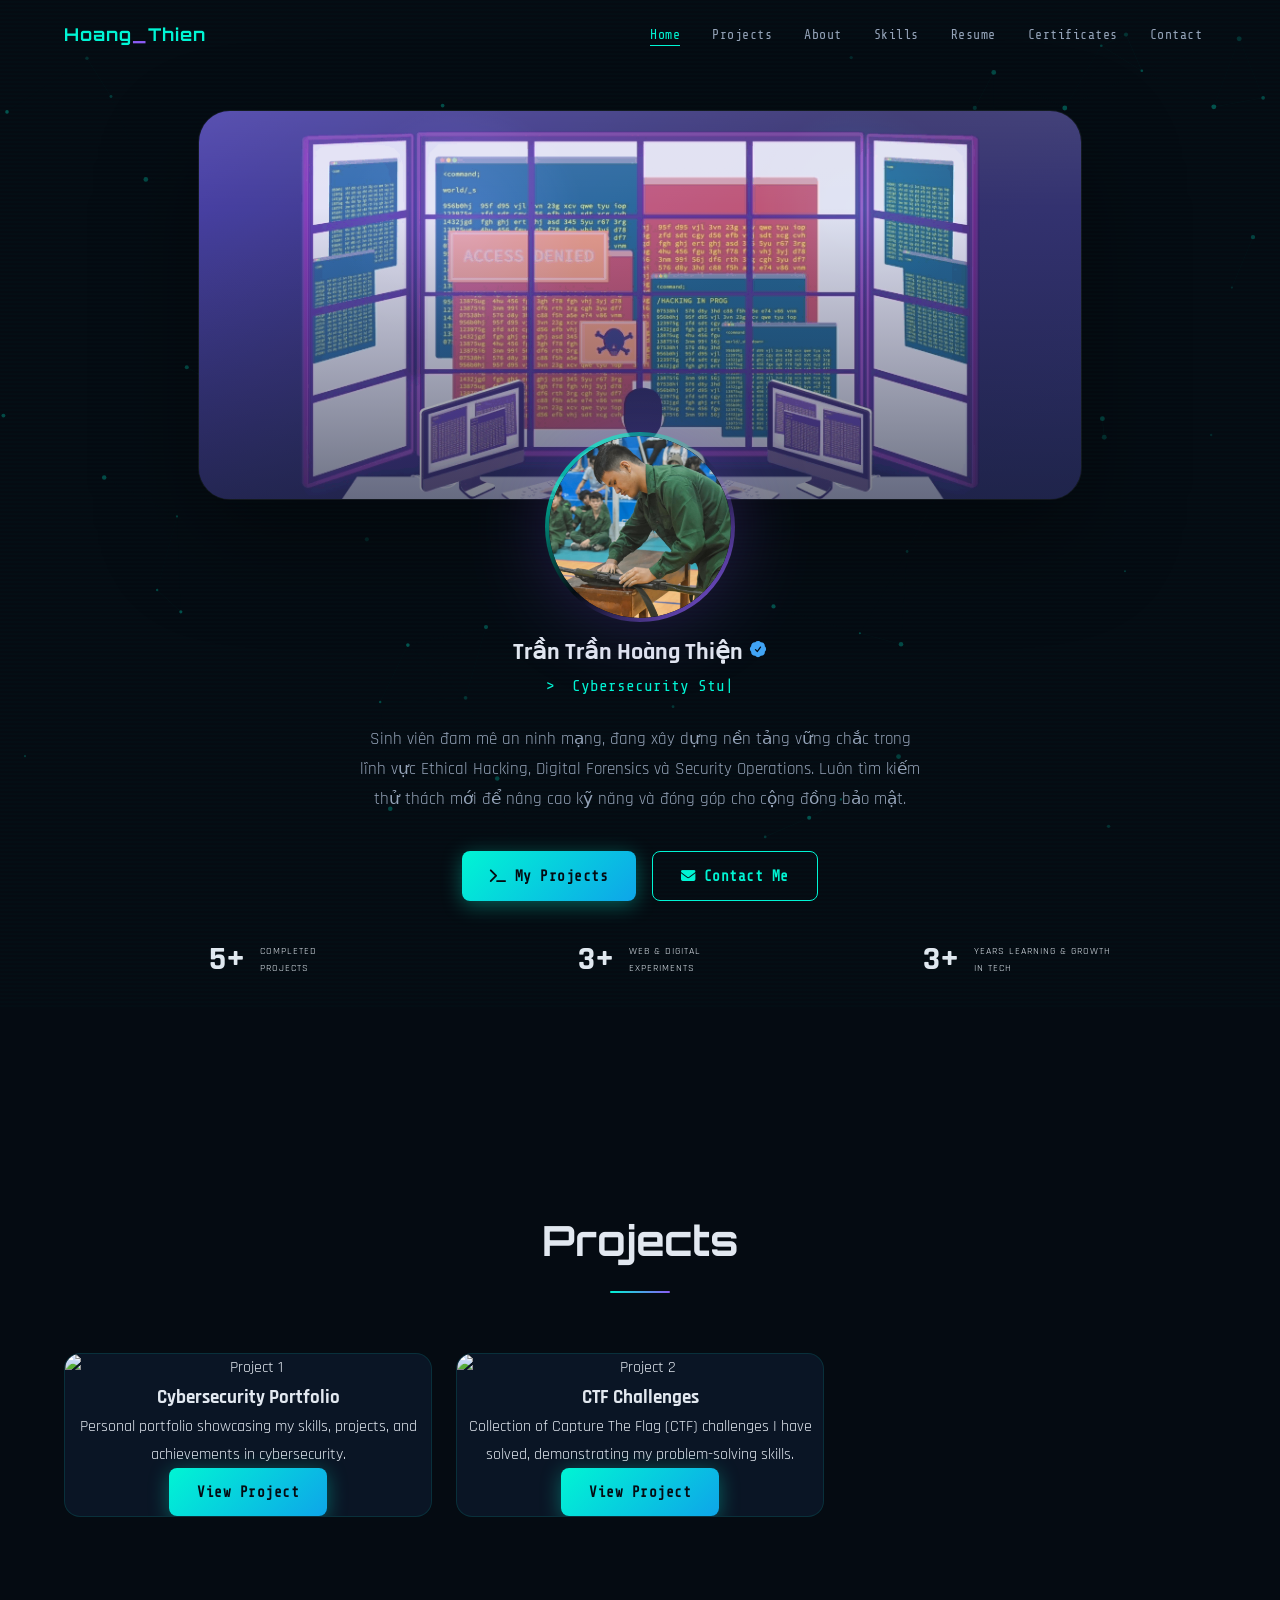
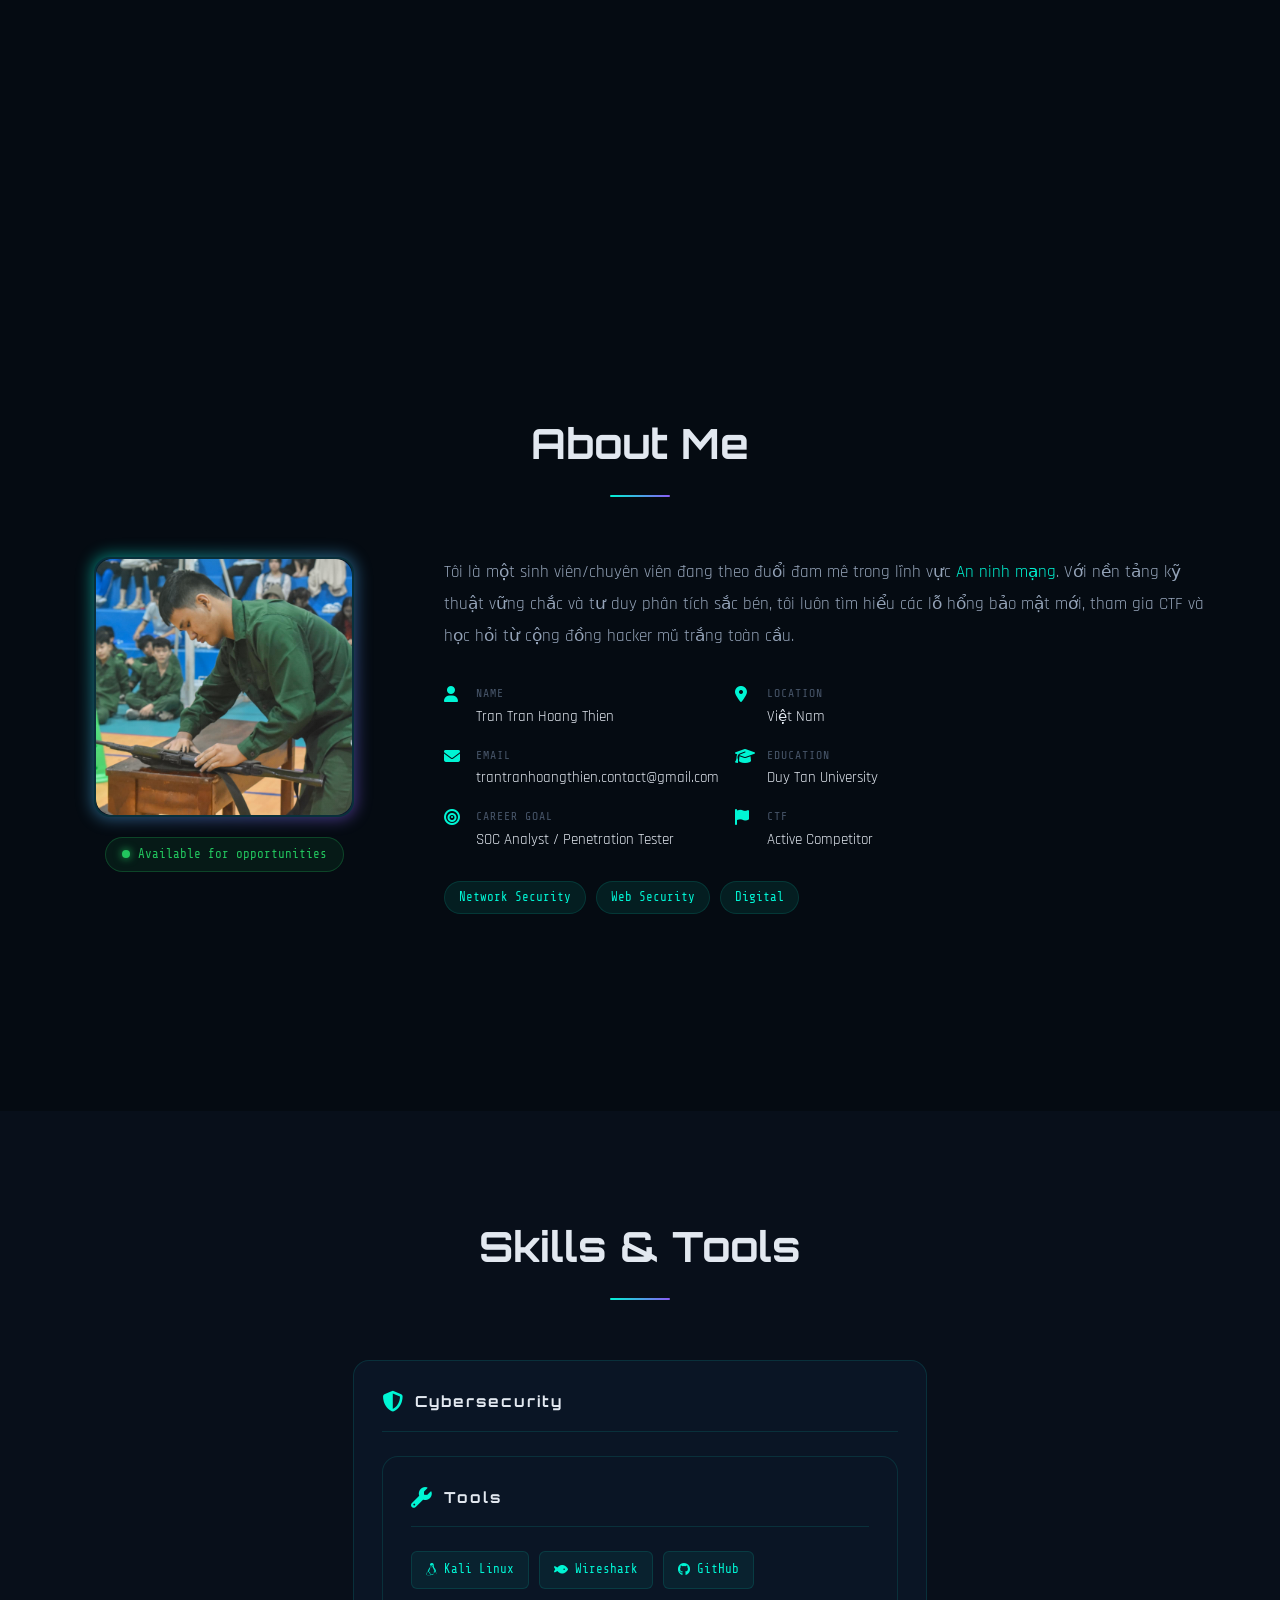
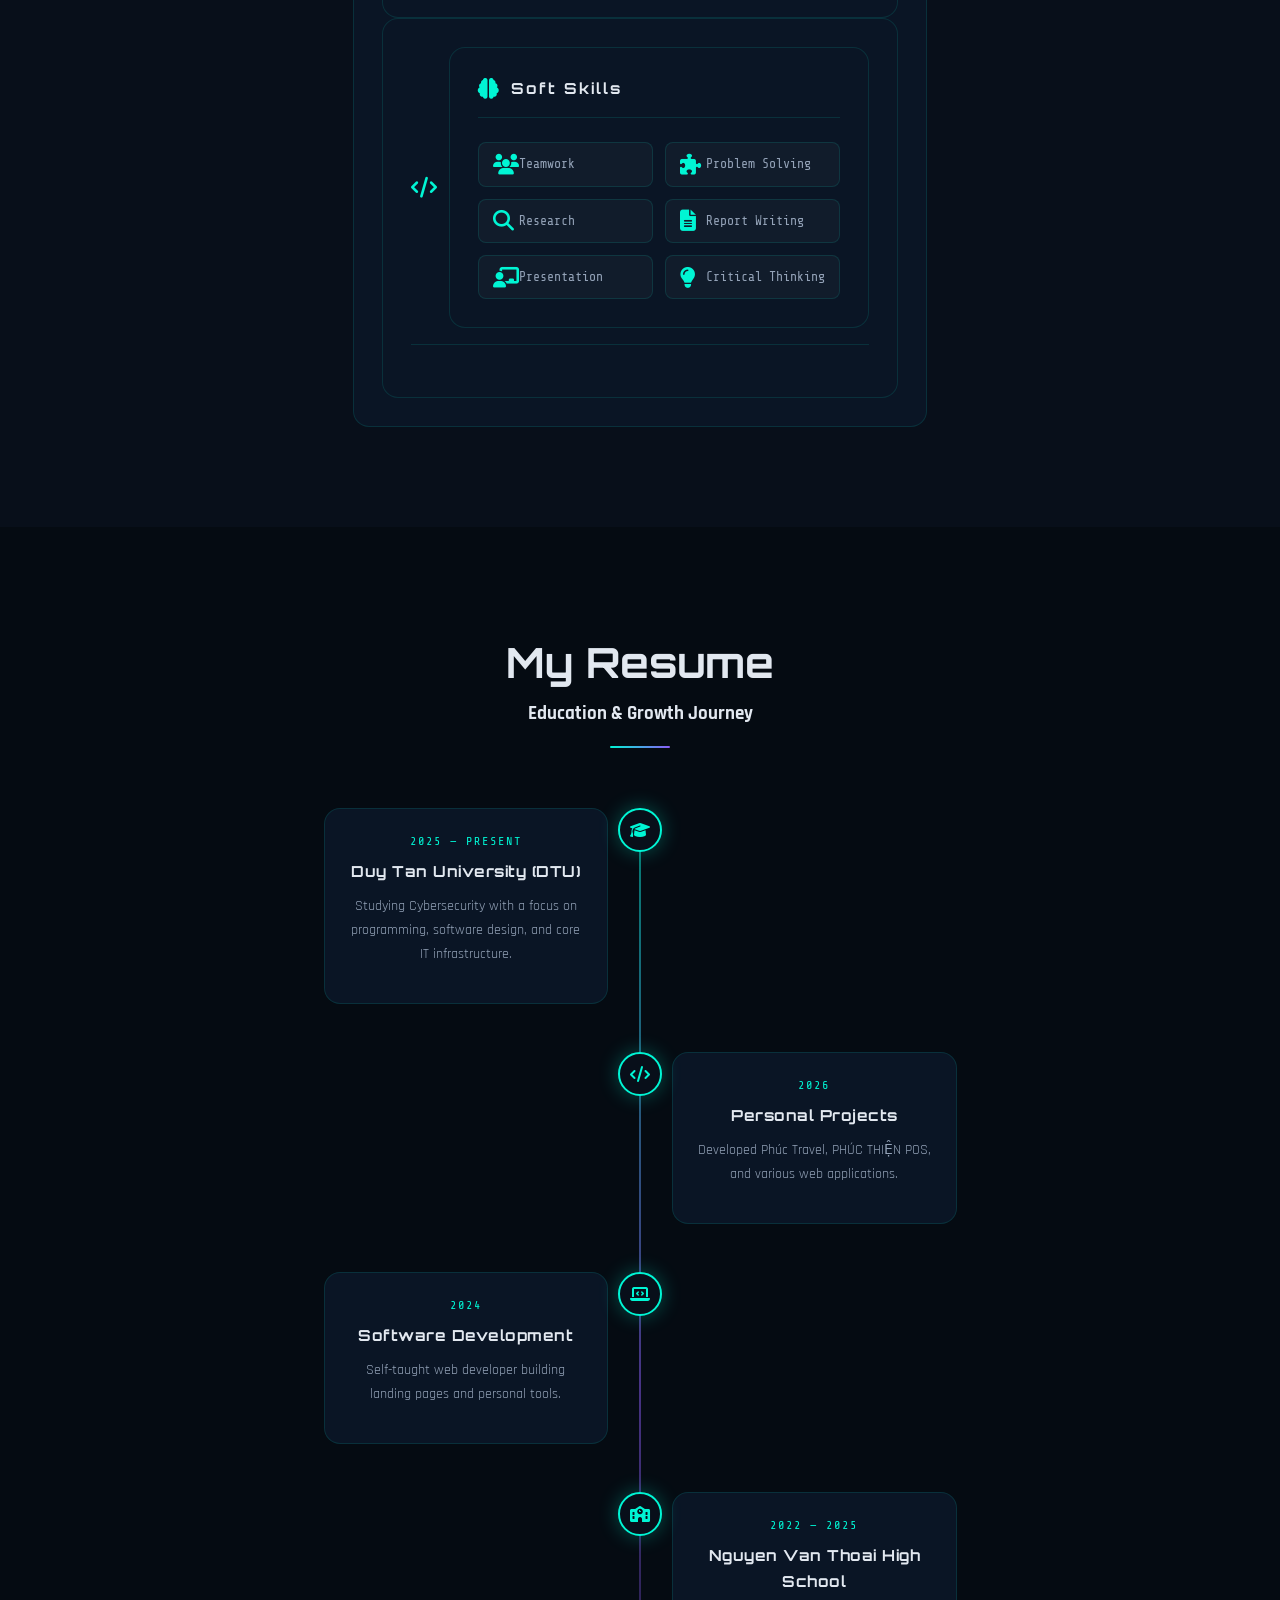
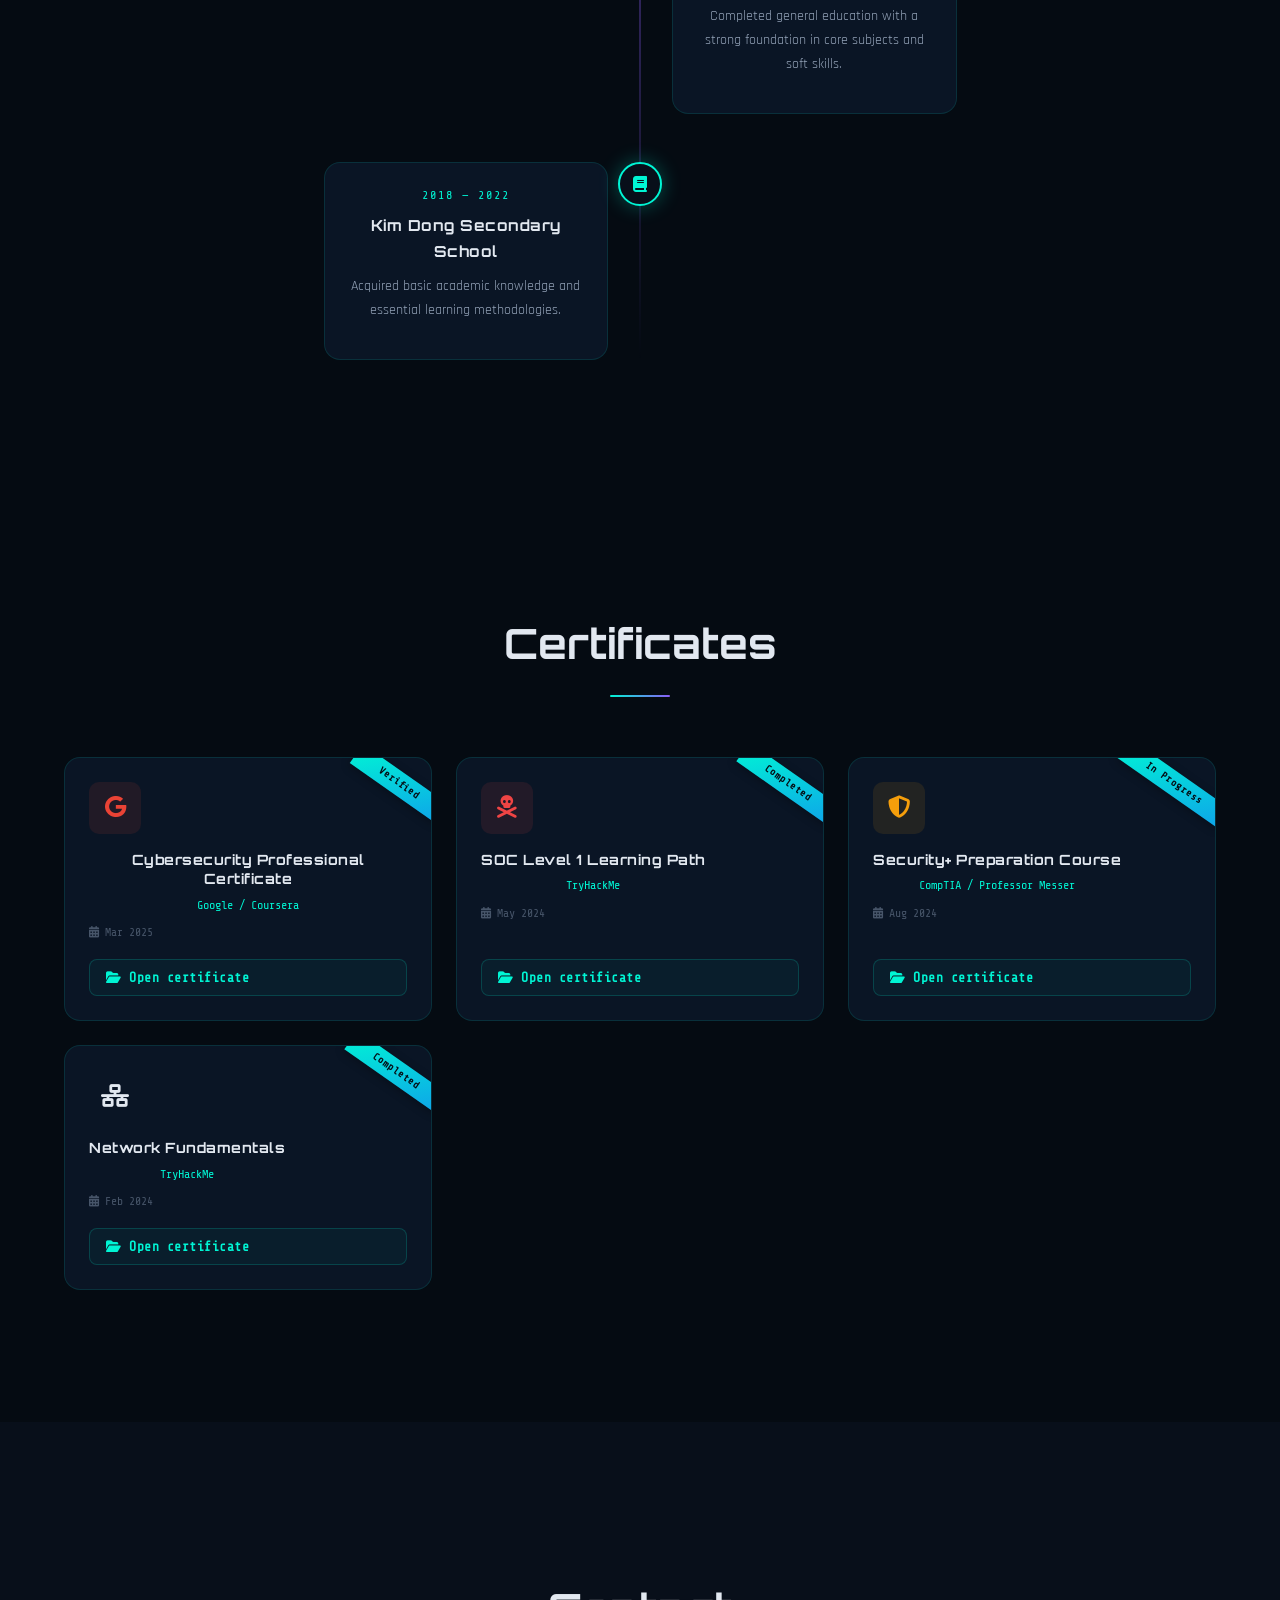
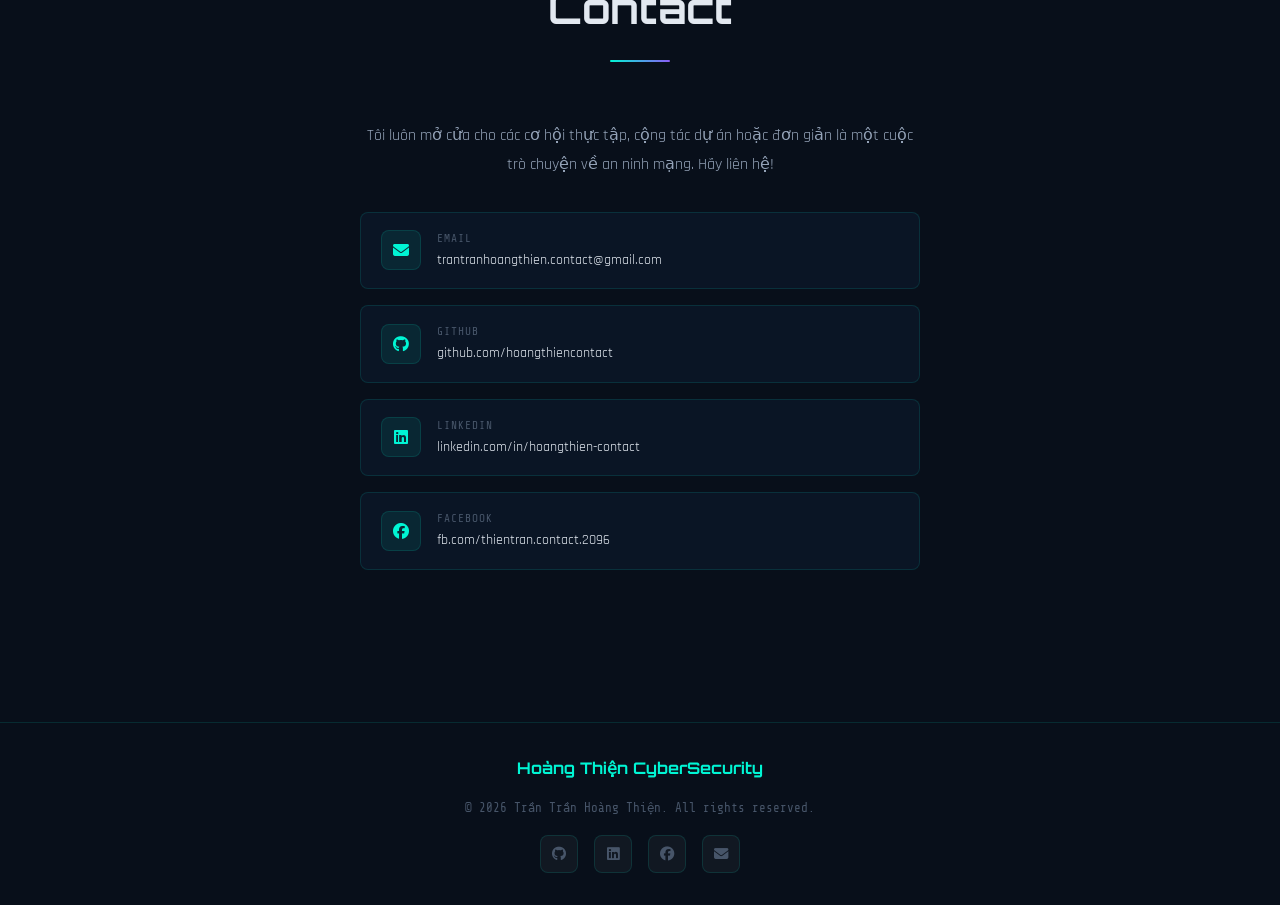
==== commit fcc085e1: "Auto update 2026-08-10 12:17:16" ====
--- a/index.html
+++ b/index.html
@@ -497,6 +497,23 @@
             </a>
           </button>
         </div>
+
+        <div class="cert-card" data-aos="zoom-in" data-aos-delay="400">
+          <div class="cert-logo cert-tryhackme">
+            <i class="fas fa-network-wired"></i>
+          </div>
+          <div class="cert-info">
+            <h3>Network Fundamentals</h3>
+            <span class="cert-org">TryHackMe</span>
+            <span class="cert-date"><i class="fas fa-calendar-alt"></i> Feb 2024</span>
+          </div>
+          <div class="cert-ribbon">Completed</div>
+          <button id="open-cert-folder" class="btn btn-secondary cert-open-btn" type="button">
+            <a href="#tryhackme-network">
+            <i class="fas fa-folder-open"></i> Open certificate
+            </a>
+          </button>
+        </div>
       </div>
 
       <div class="cert-folder-panel">
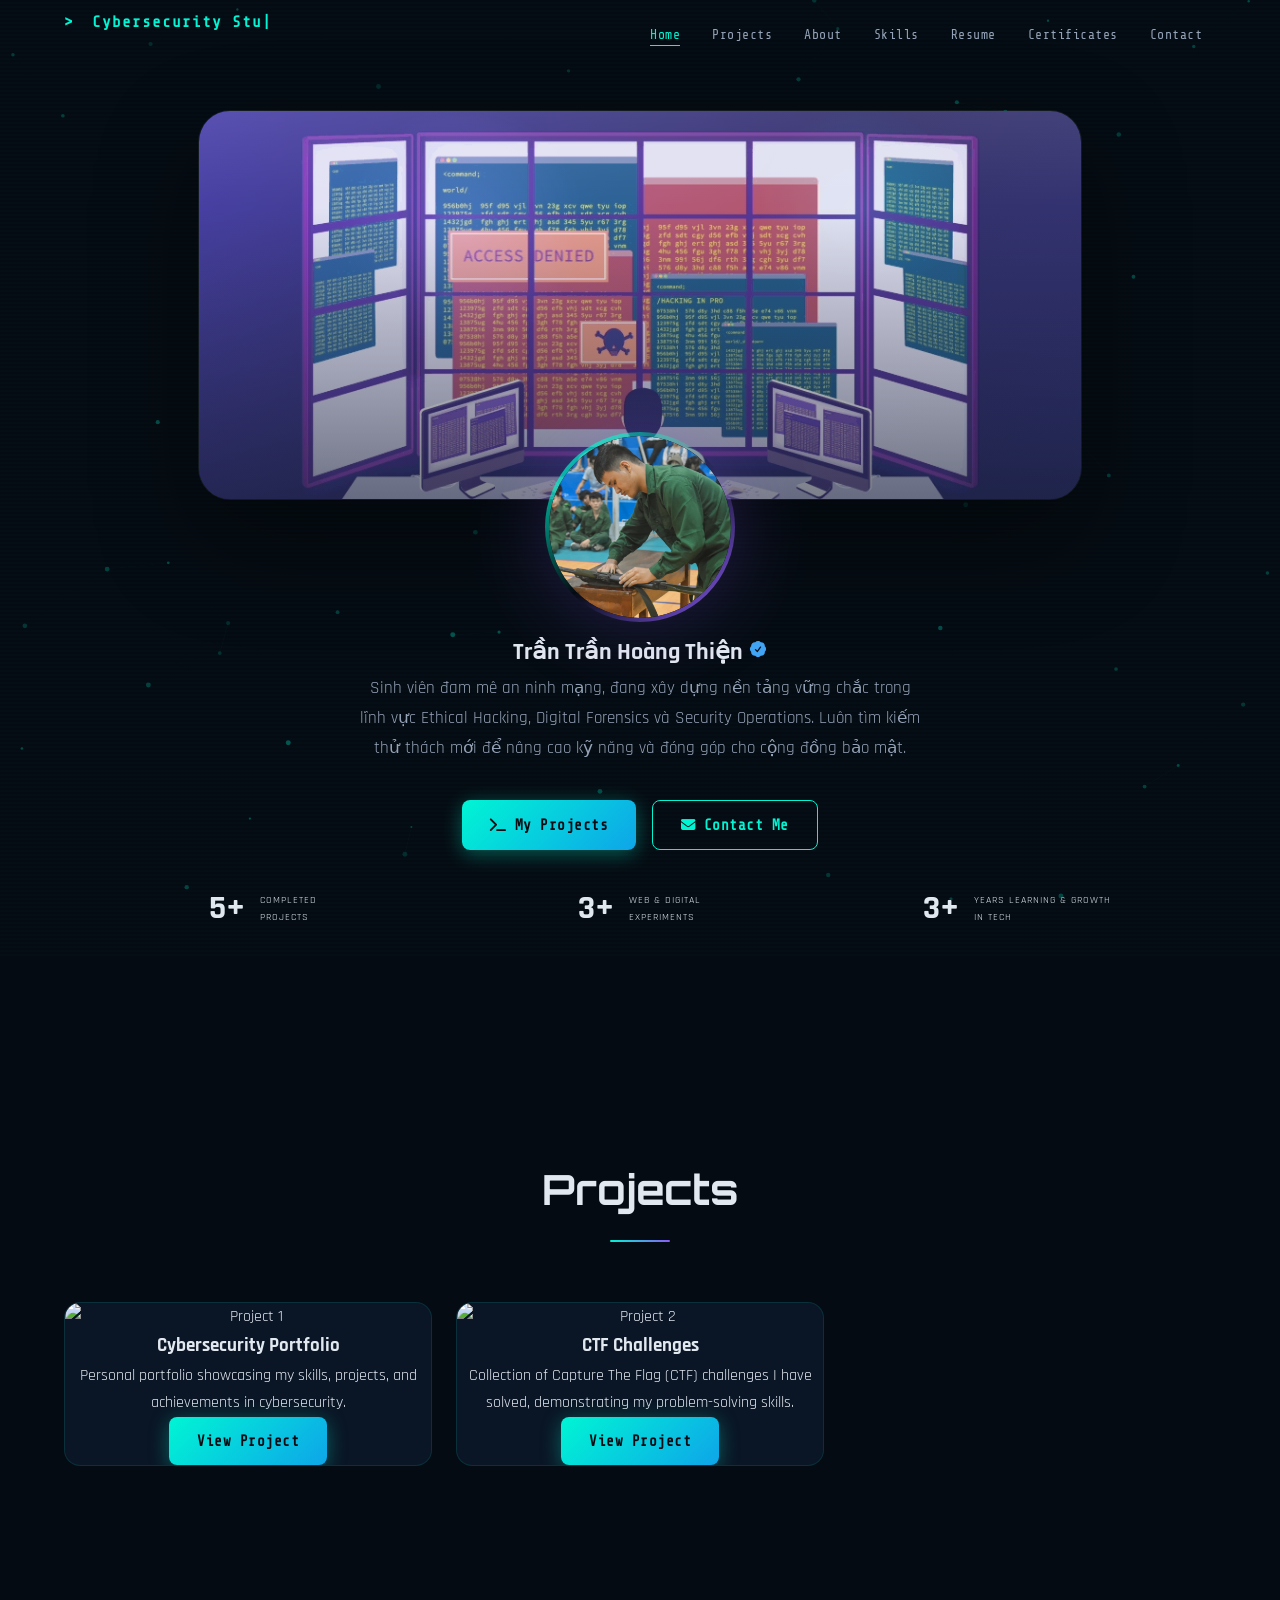
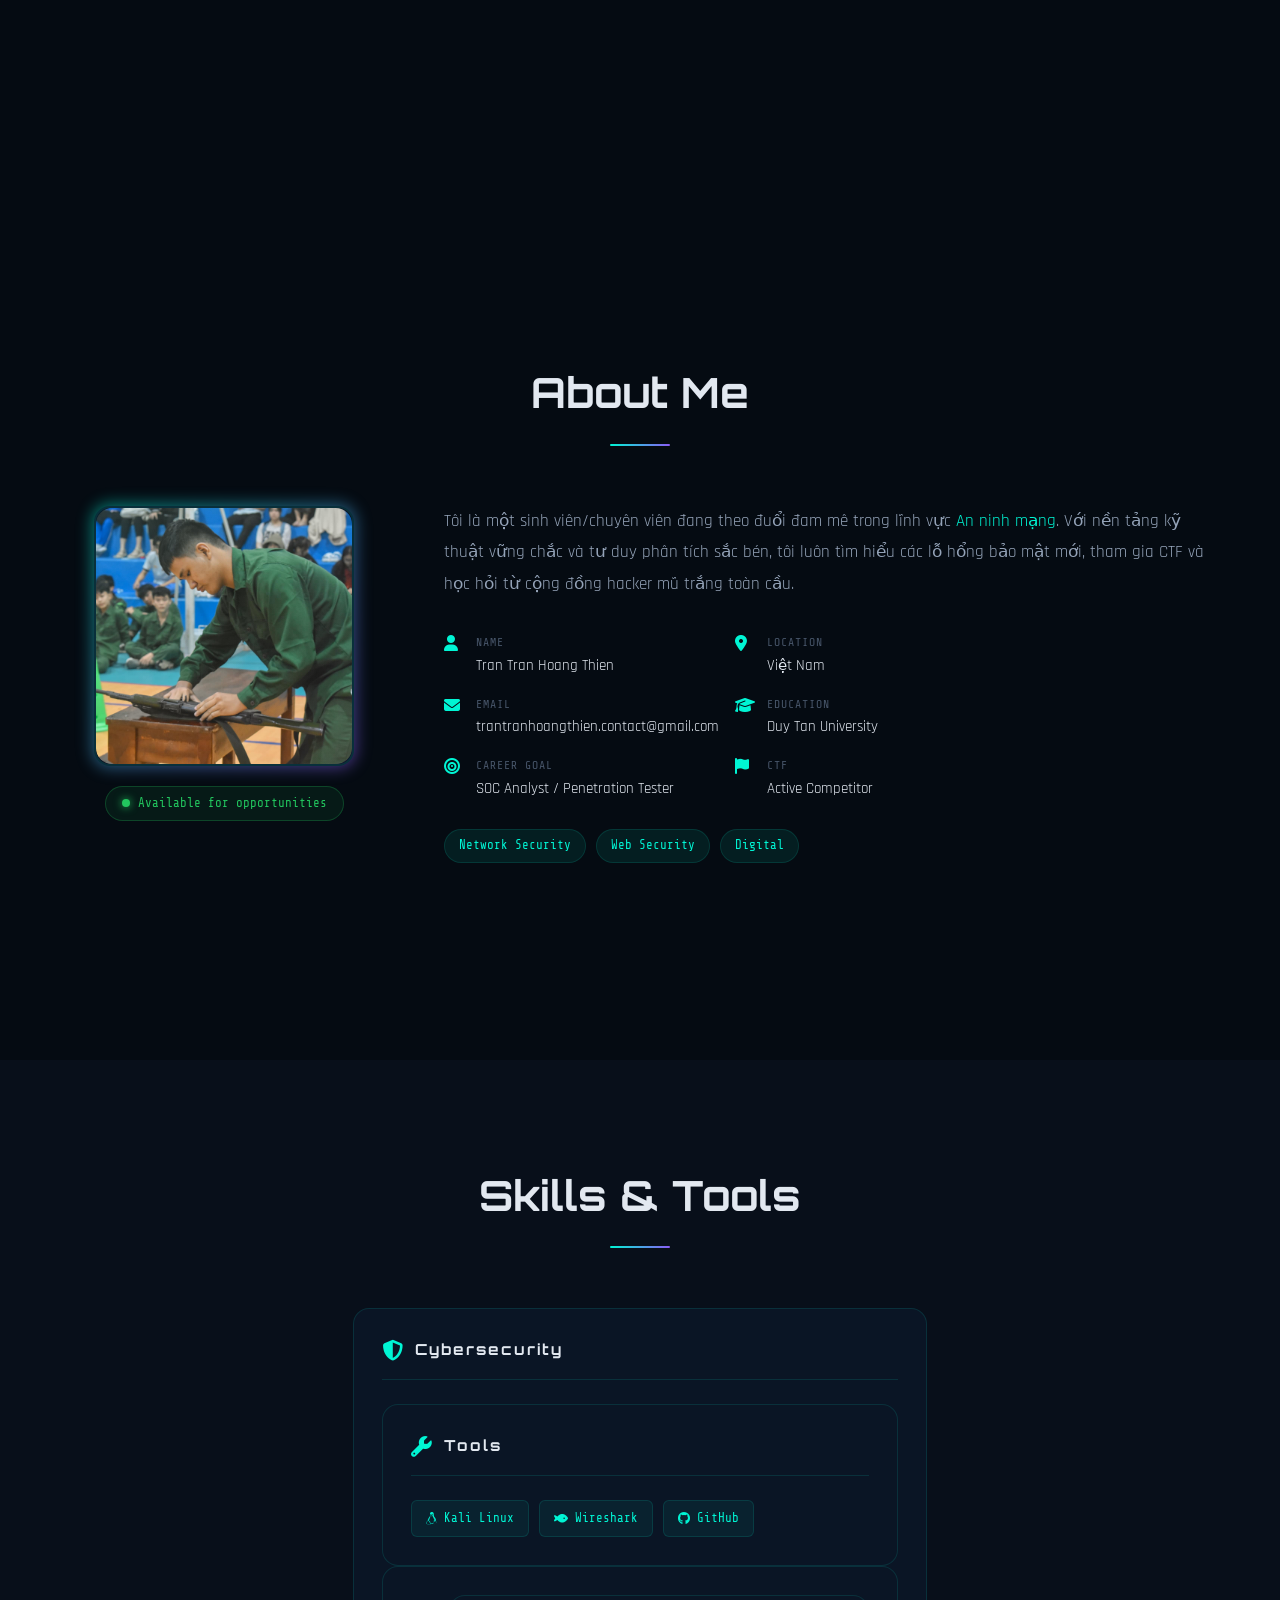
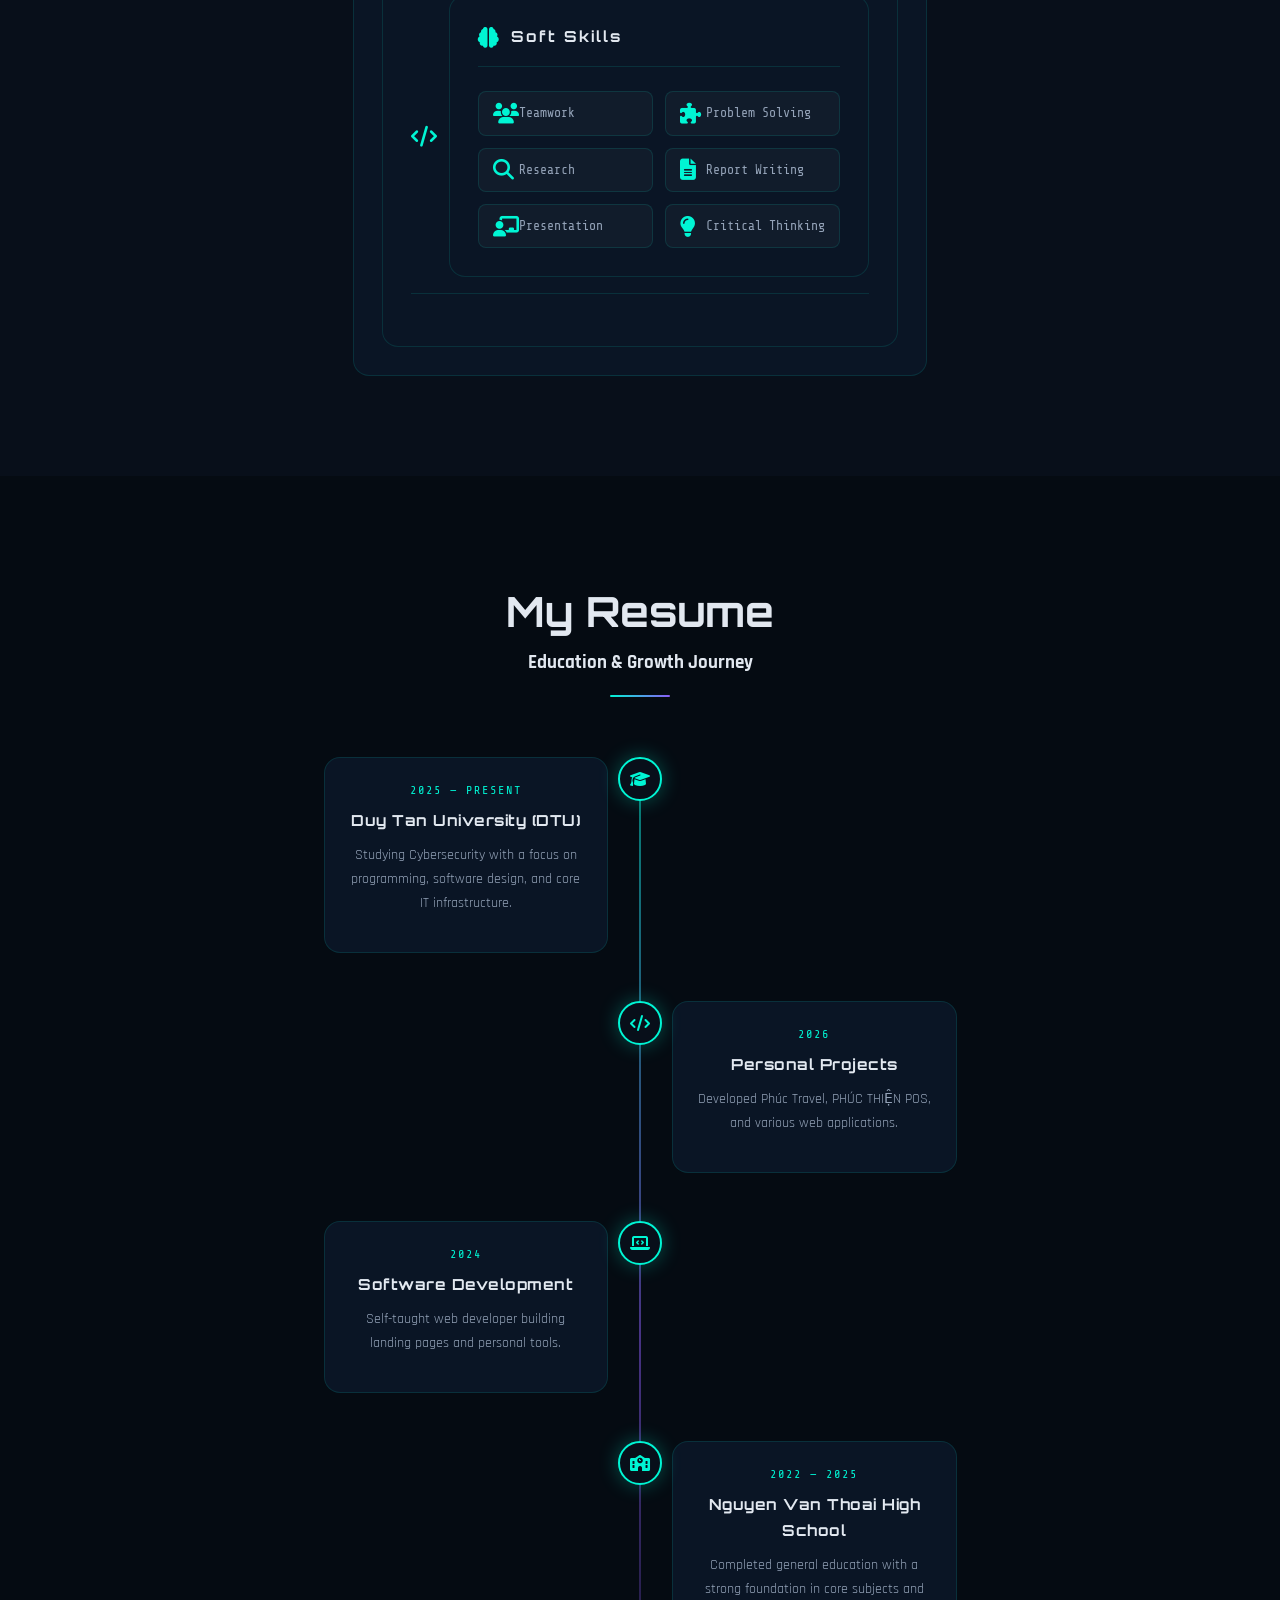
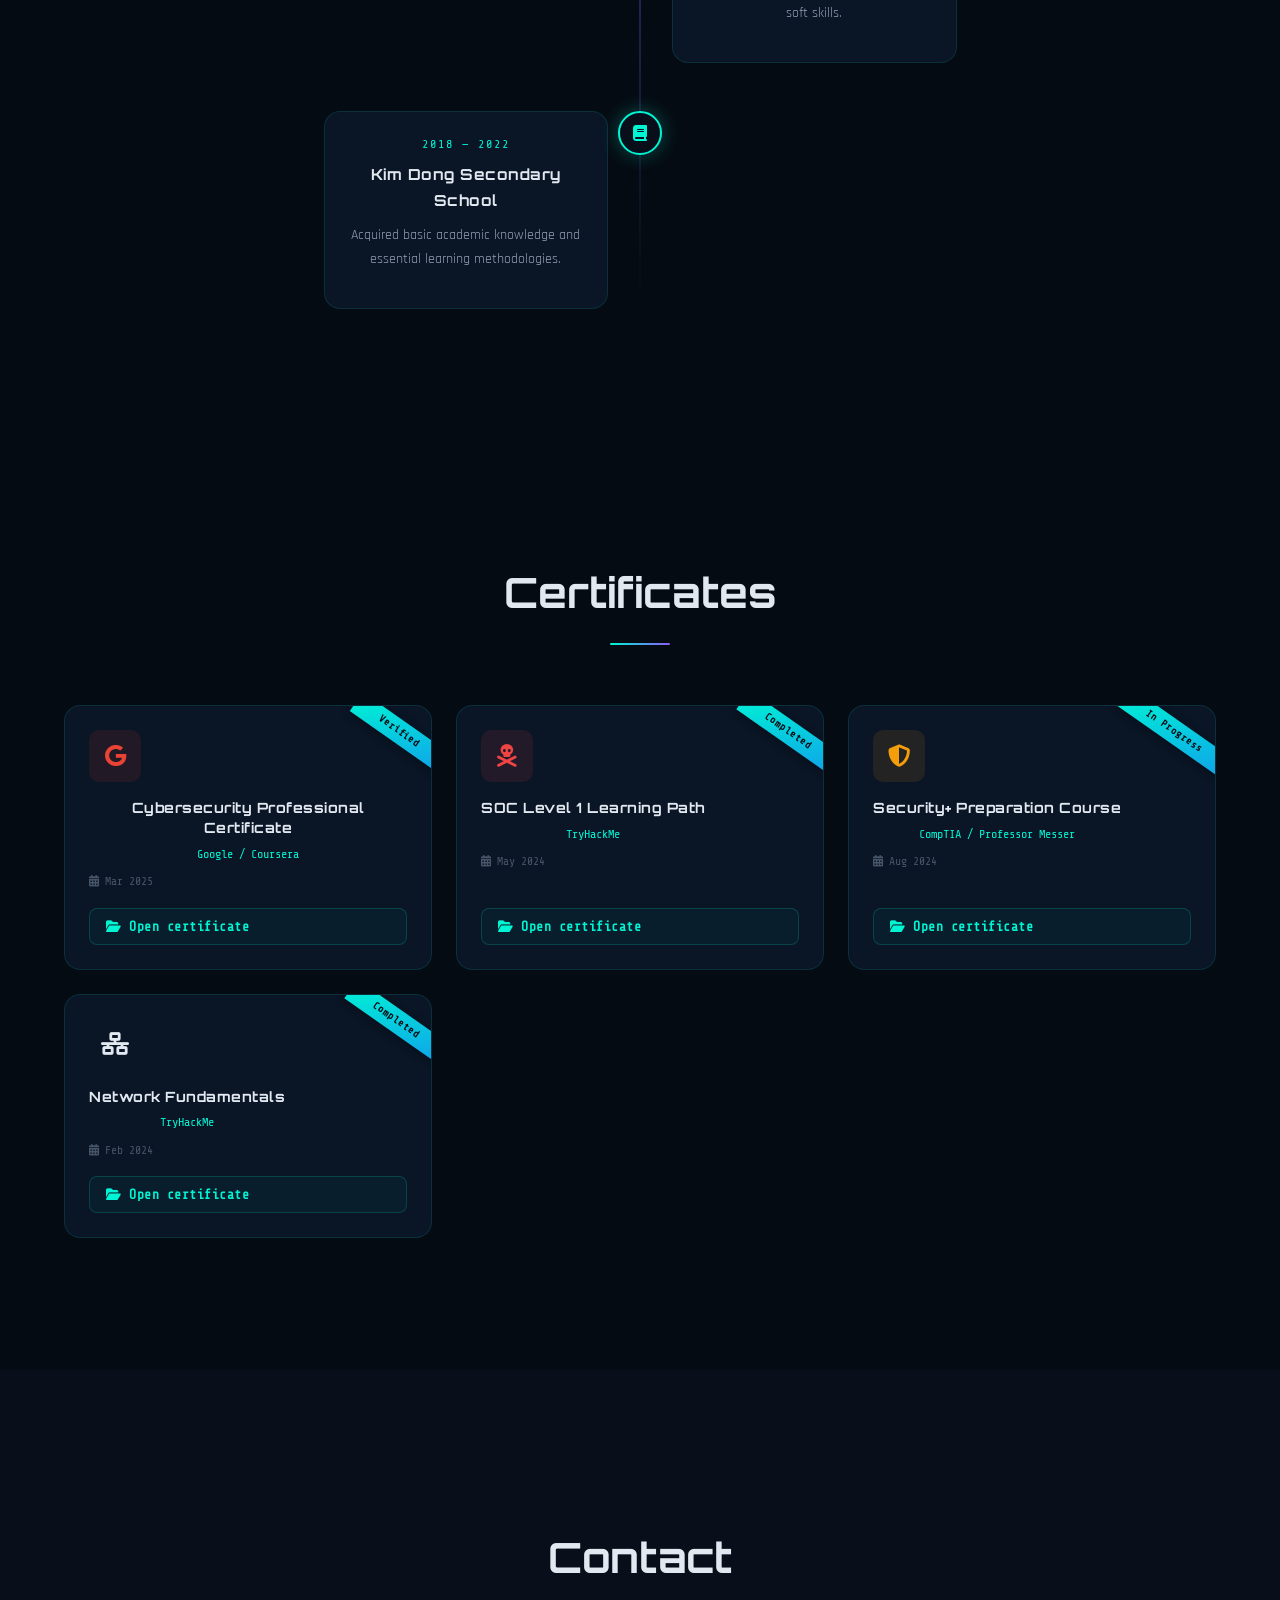
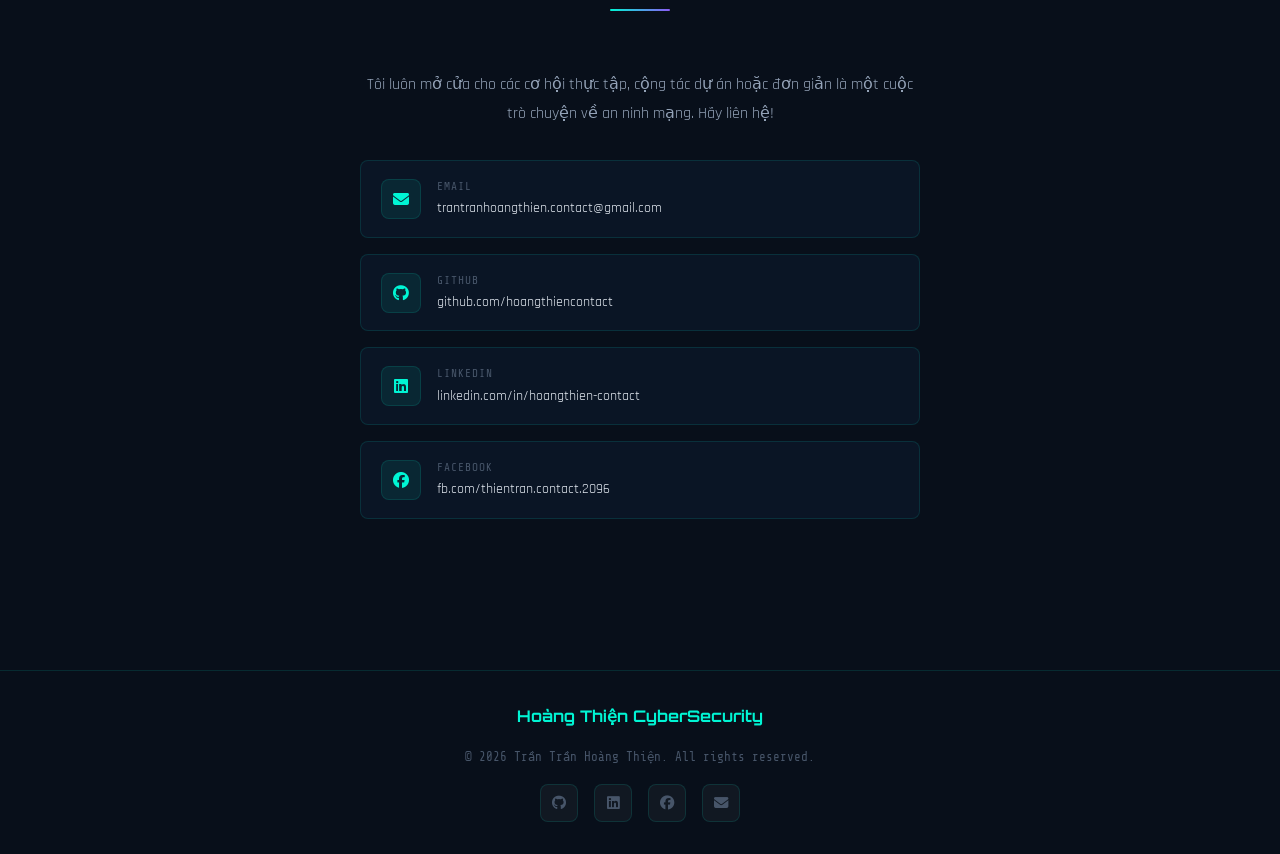
==== commit 15afd401: "Auto update 2026-08-10 18:41:37" ====
--- a/index.html
+++ b/index.html
@@ -34,7 +34,10 @@
   <nav id="navbar">
     <div class="nav-container">
       <a href="#home" class="nav-logo">
-        <span class="logo-bracket">Hoang</span><span class="logo-accent">_</span><span class="logo-bracket">Thien</span>
+        <div class="hero-subtitle">
+          <span class="prompt-symbol">></span>
+          <span id="typing-text"></span><span class="cursor-blink">|</span>
+        </div>
       </a>
 
       <ul class="nav-menu" id="nav-menu">
@@ -151,11 +154,13 @@
           <path fill-rule="evenodd" d="M8.603 3.799A4.49 4.49 0 0112 2.25c1.357 0 2.573.6 3.397 1.549a4.49 4.49 0 013.498 1.307 4.491 4.491 0 011.307 3.497A4.49 4.49 0 0121.75 12a4.49 4.49 0 01-1.549 3.397 4.491 4.491 0 01-1.307 3.497 4.491 4.491 0 01-3.497 1.307A4.49 4.49 0 0112 21.75a4.49 4.49 0 01-3.397-1.549 4.49 4.49 0 01-3.498-1.306 4.491 4.491 0 01-1.307-3.498A4.49 4.49 0 012.25 12c0-1.357.6-2.573 1.549-3.397a4.49 4.49 0 011.307-3.497 4.49 4.49 0 013.497-1.307zm7.007 6.387a.75.75 0 10-1.22-.872l-3.236 4.53L9.53 12.22a.75.75 0 00-1.06 1.06l2.25 2.25a.75.75 0 001.14-.094l3.75-5.25z" clip-rule="evenodd"></path>
         </svg>
       </h1>
-
+<!-- ============================================================
+       HERO SECTION
       <div class="hero-subtitle">
         <span class="prompt-symbol">></span>
         <span id="typing-text"></span><span class="cursor-blink">|</span>
       </div>
+=========================================================== -->
 
       <p class="hero-description">
         Sinh viên đam mê an ninh mạng, đang xây dựng nền tảng vững chắc trong lĩnh vực
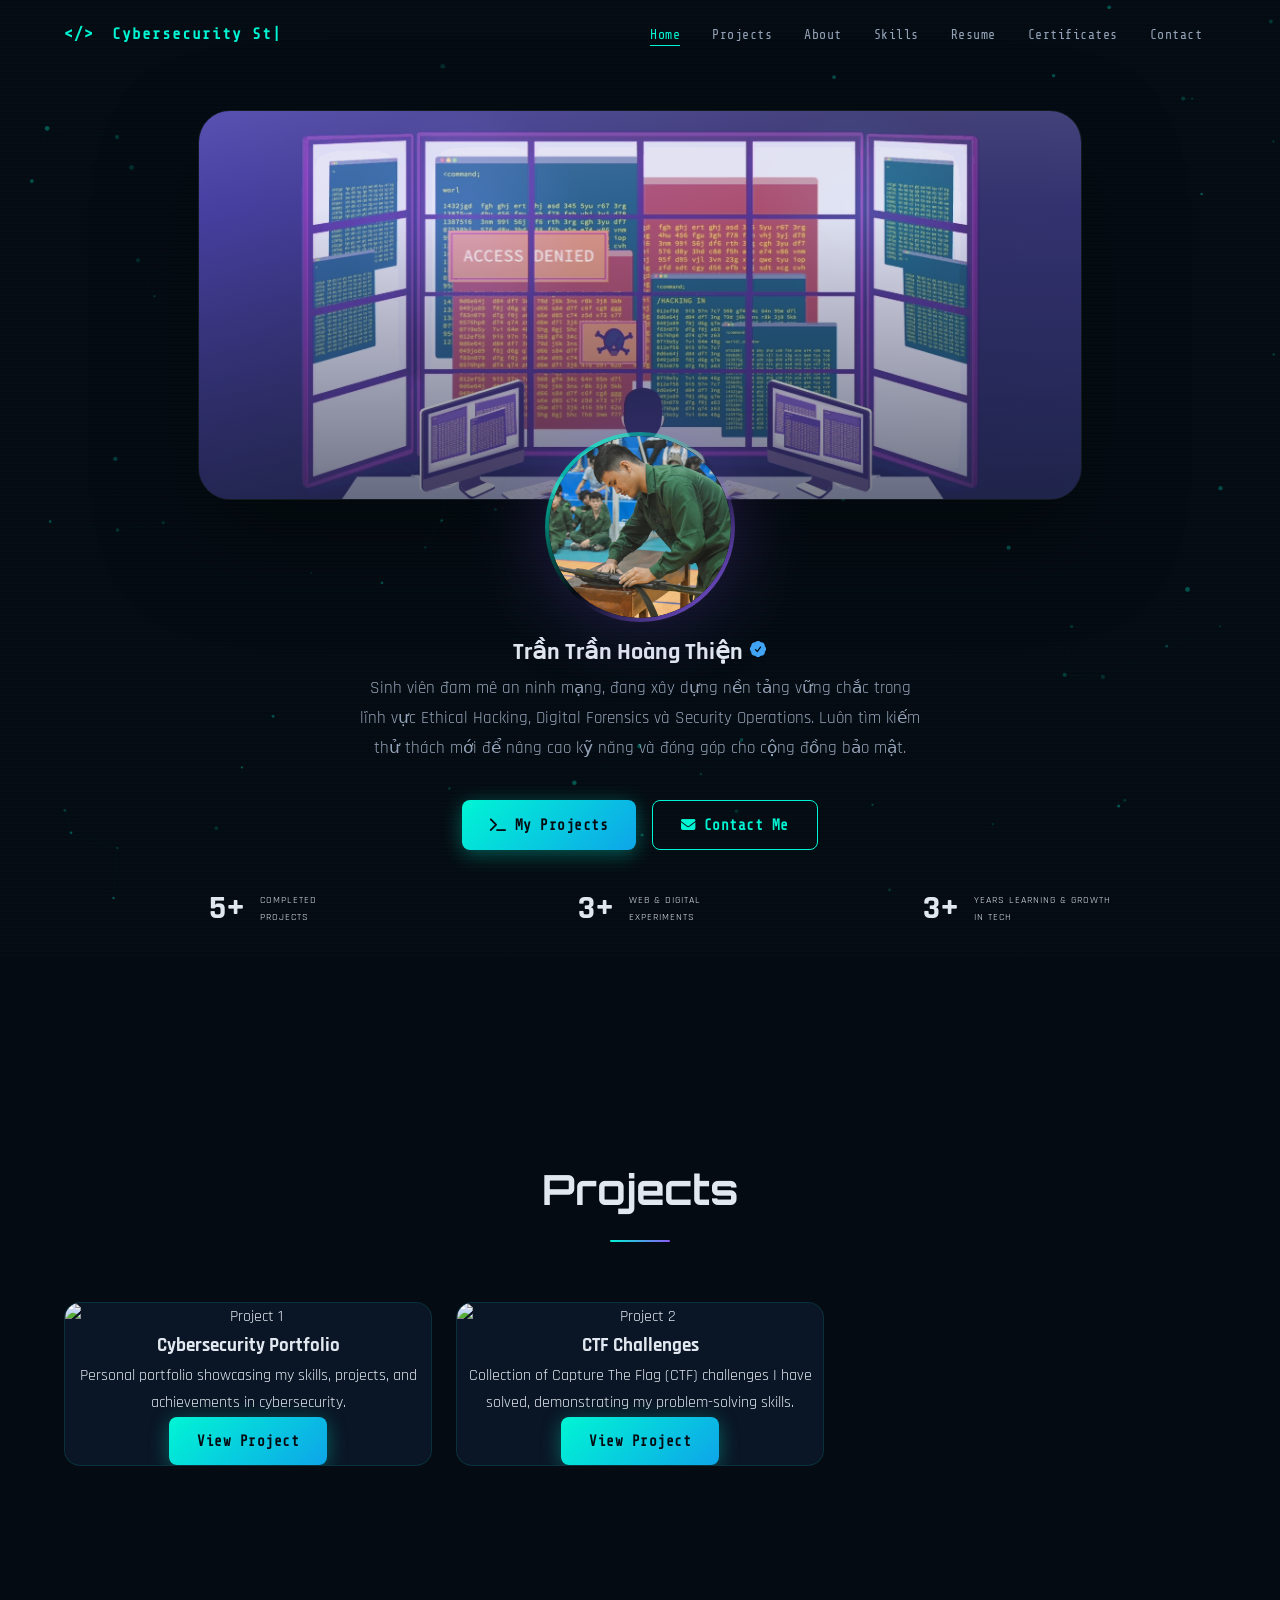
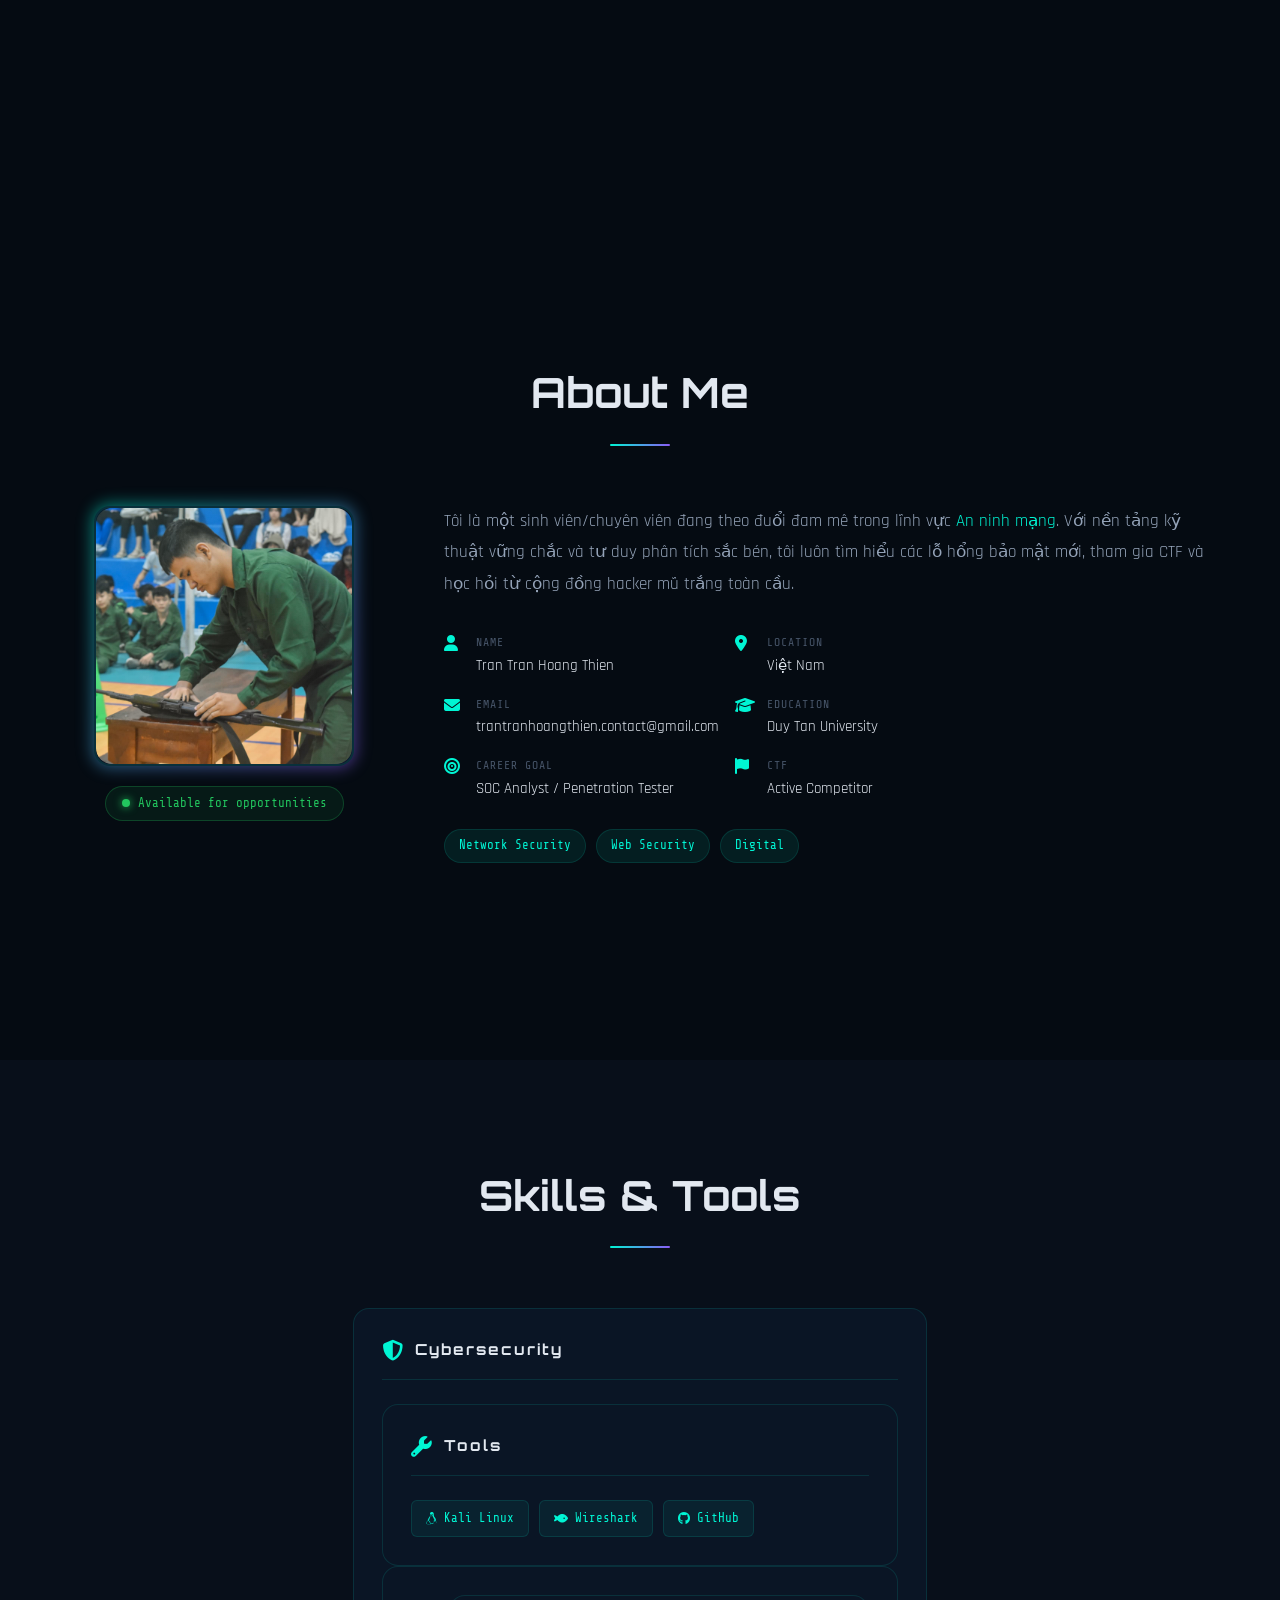
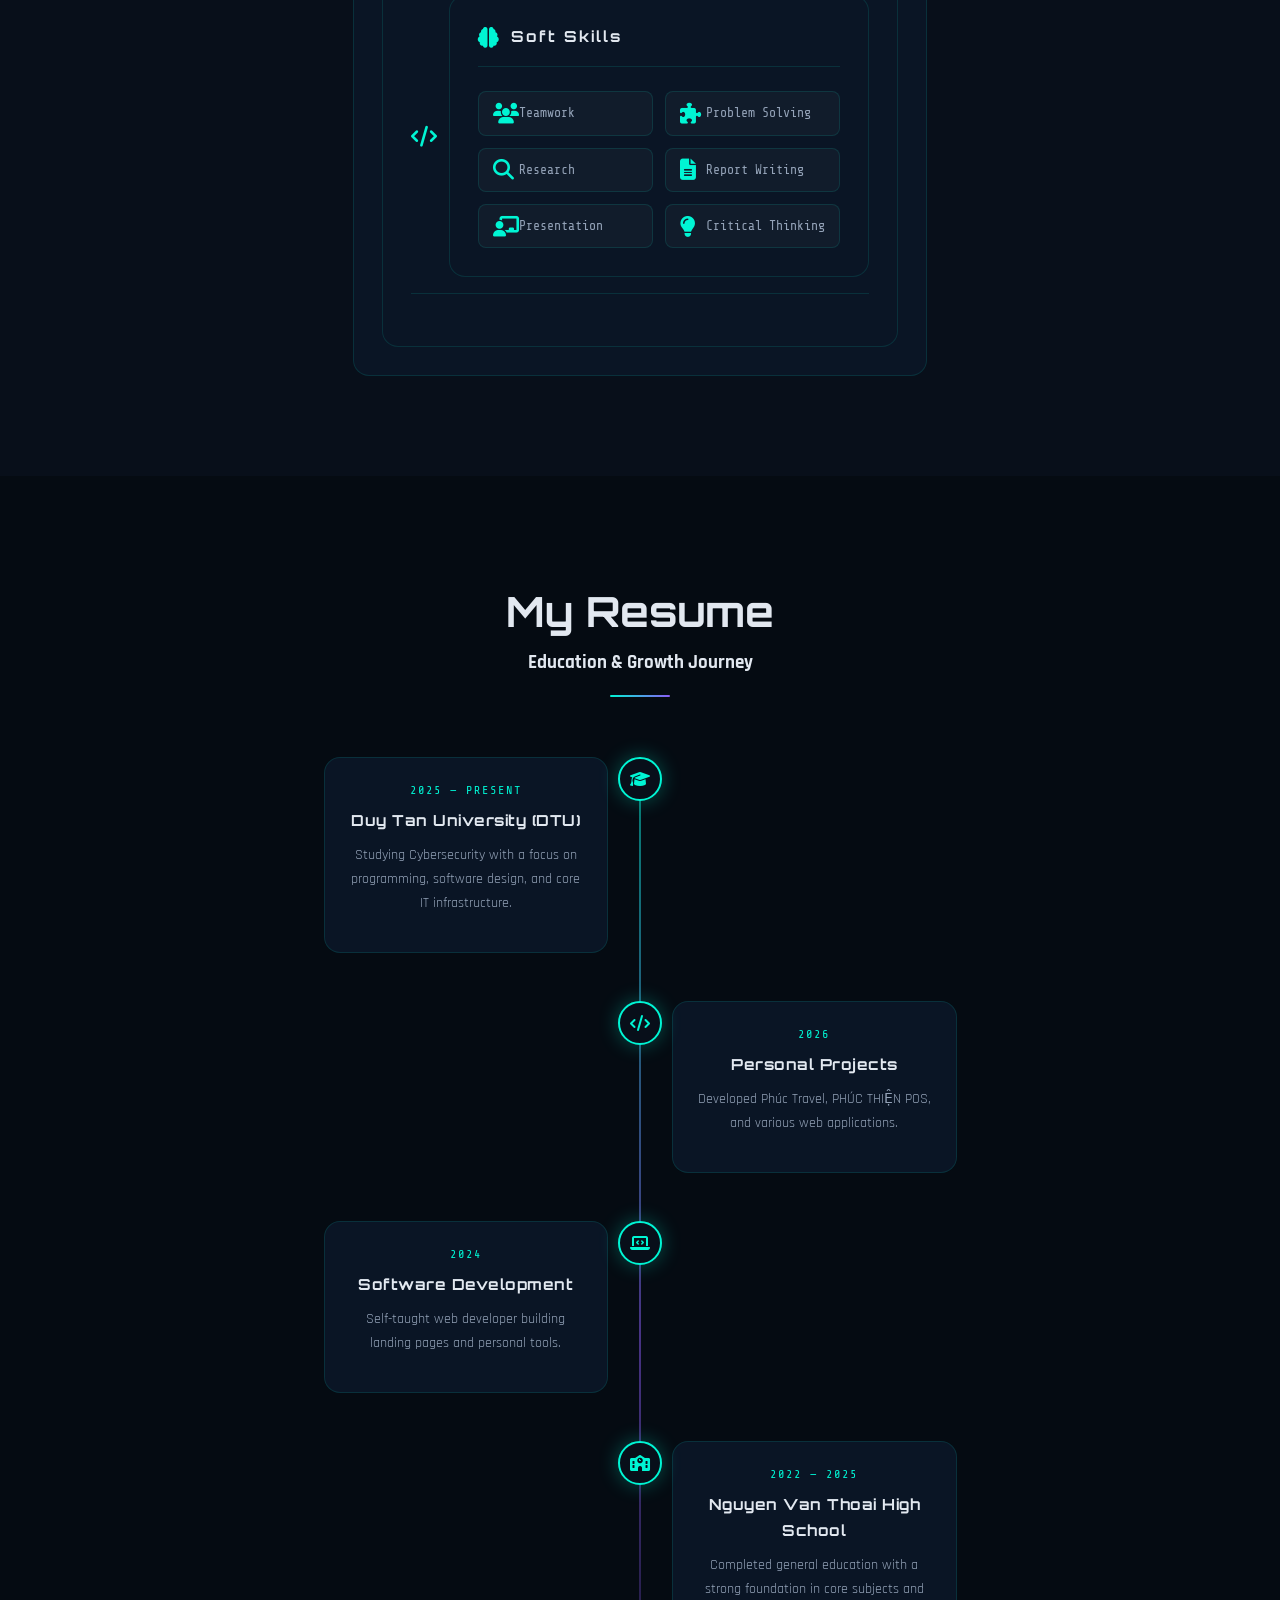
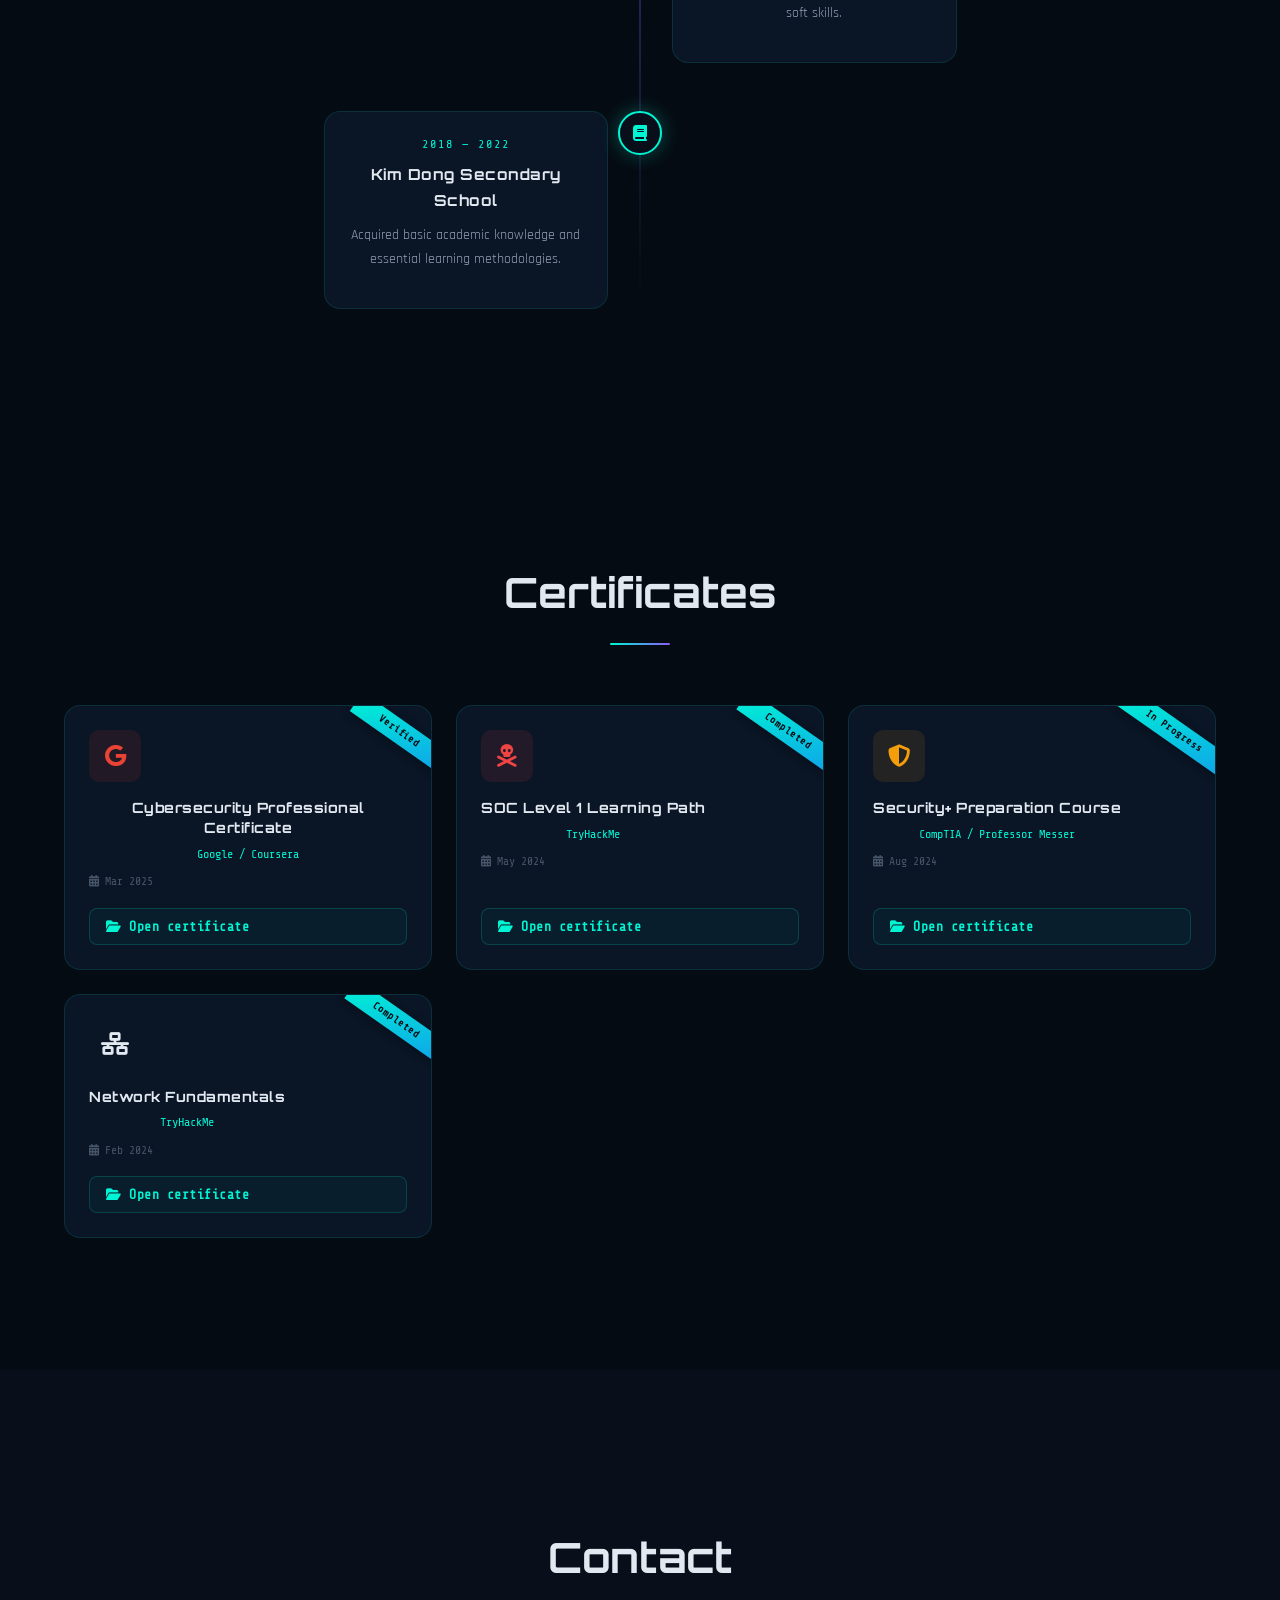
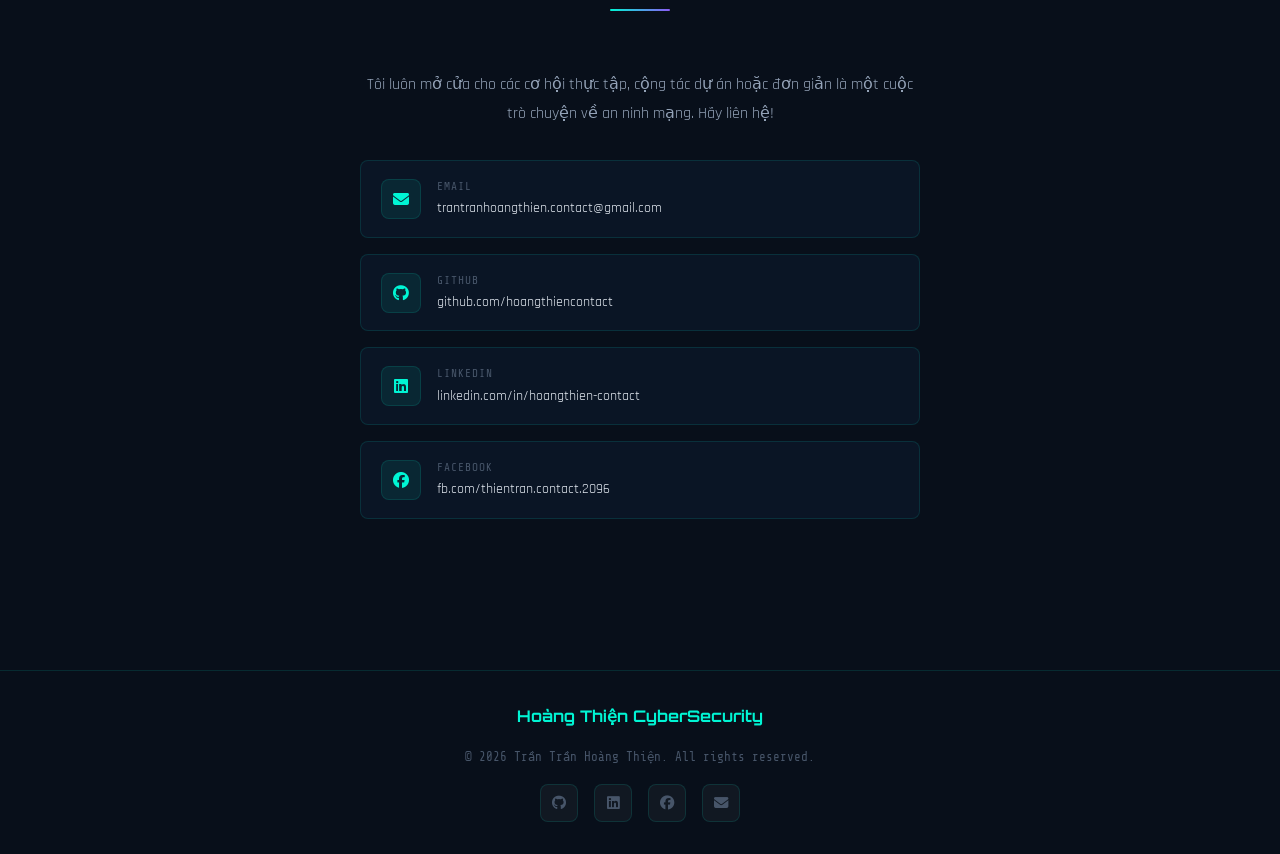
==== commit 74746f9a: "Auto update 2026-08-10 18:51:50" ====
--- a/index.html
+++ b/index.html
@@ -35,7 +35,7 @@
     <div class="nav-container">
       <a href="#home" class="nav-logo">
         <div class="hero-subtitle">
-          <span class="prompt-symbol">></span>
+          <span class="prompt-symbol">&lt;/&gt;</span>
           <span id="typing-text"></span><span class="cursor-blink">|</span>
         </div>
       </a>
--- a/style.css
+++ b/style.css
@@ -483,6 +483,7 @@
 }
 
 .hero-subtitle {
+  margin:25px 0 10px;
   font-family: var(--font-mono);
   font-size: clamp(0.85rem, 2vw, 1rem);
   color: var(--accent-cyan);
